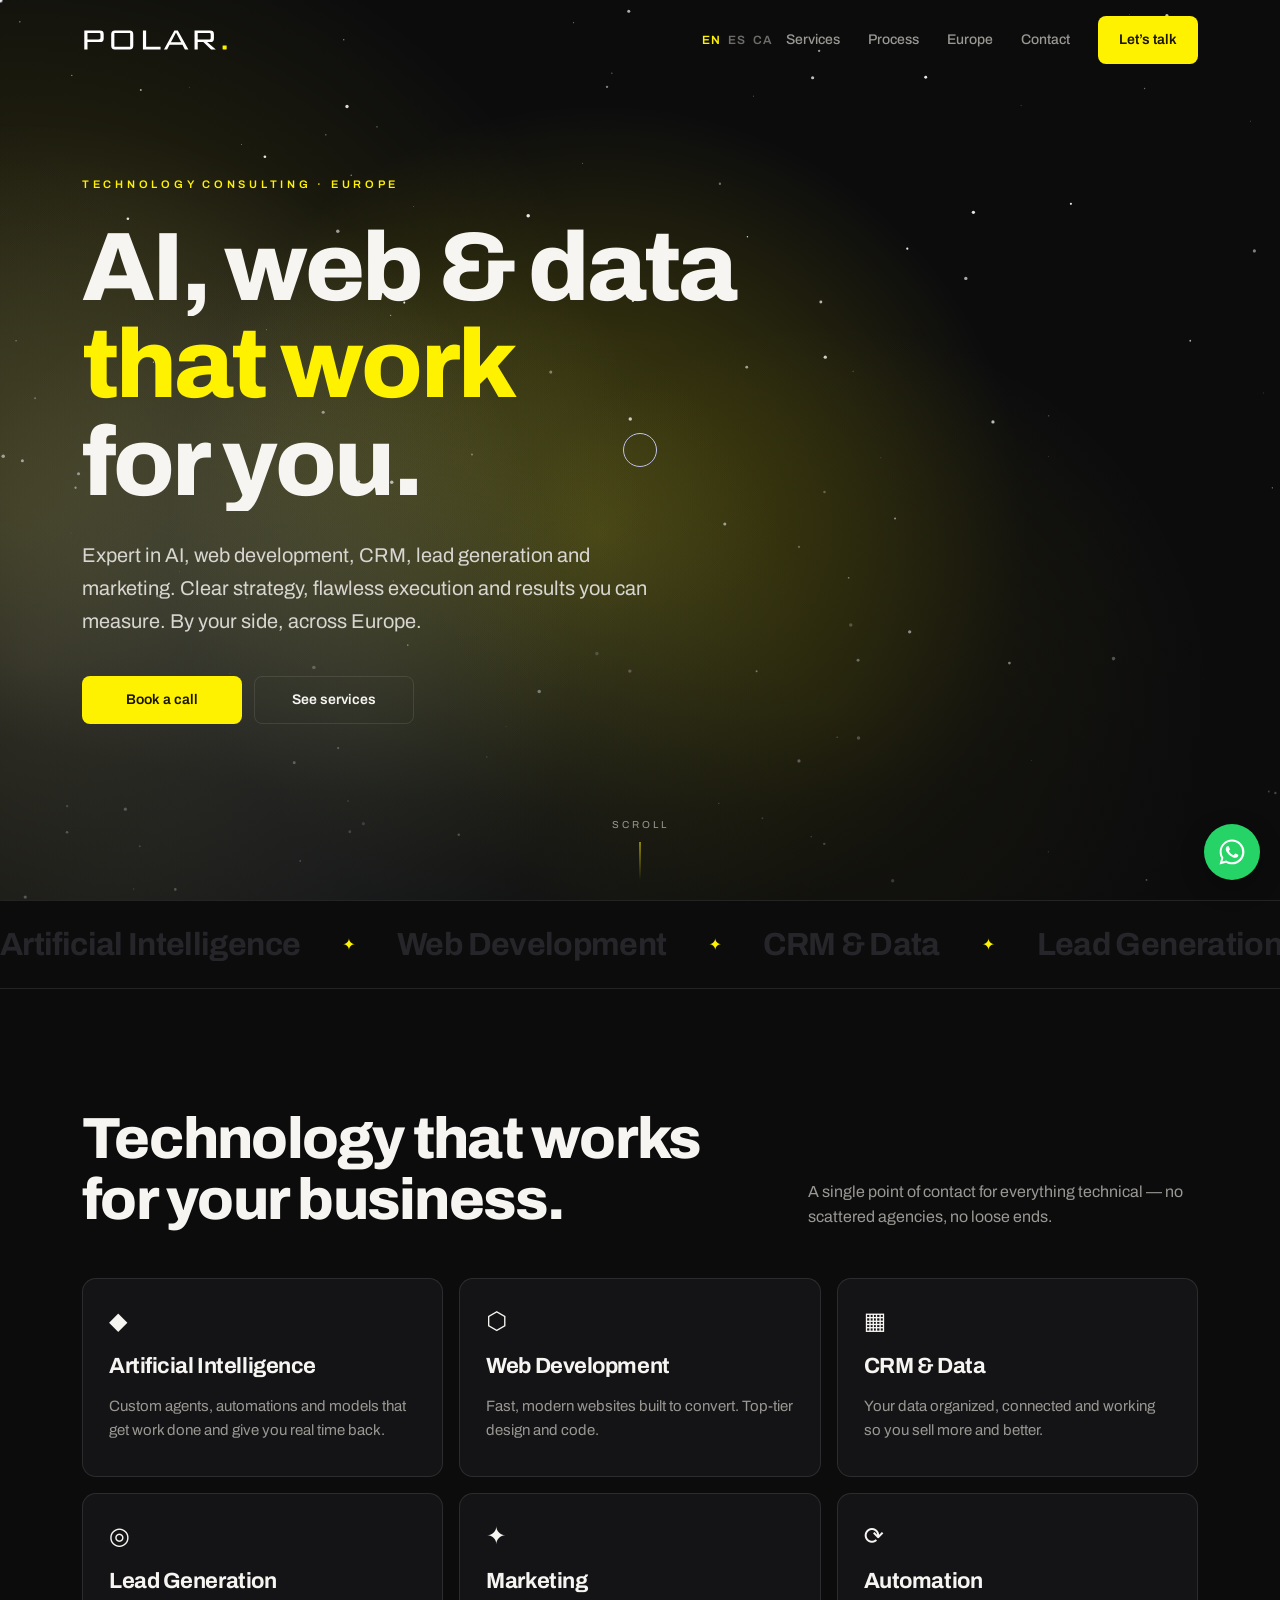
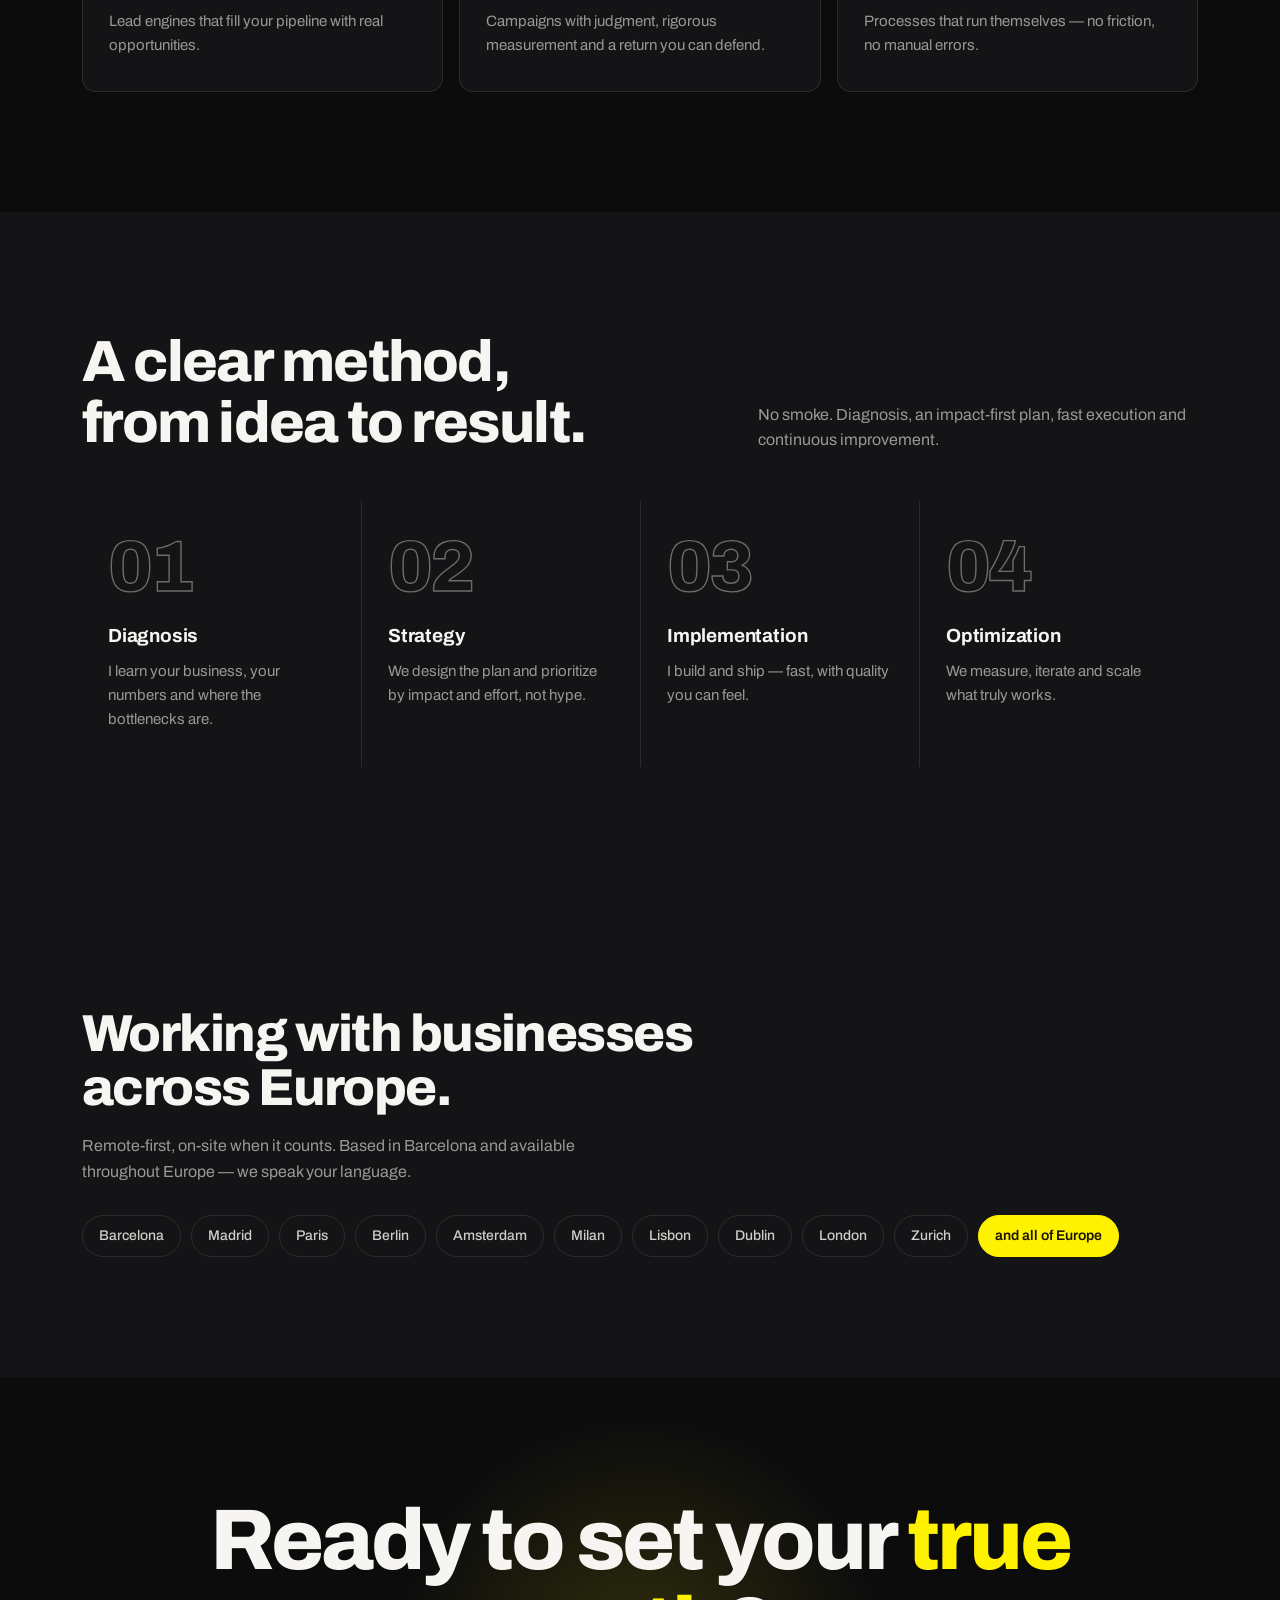
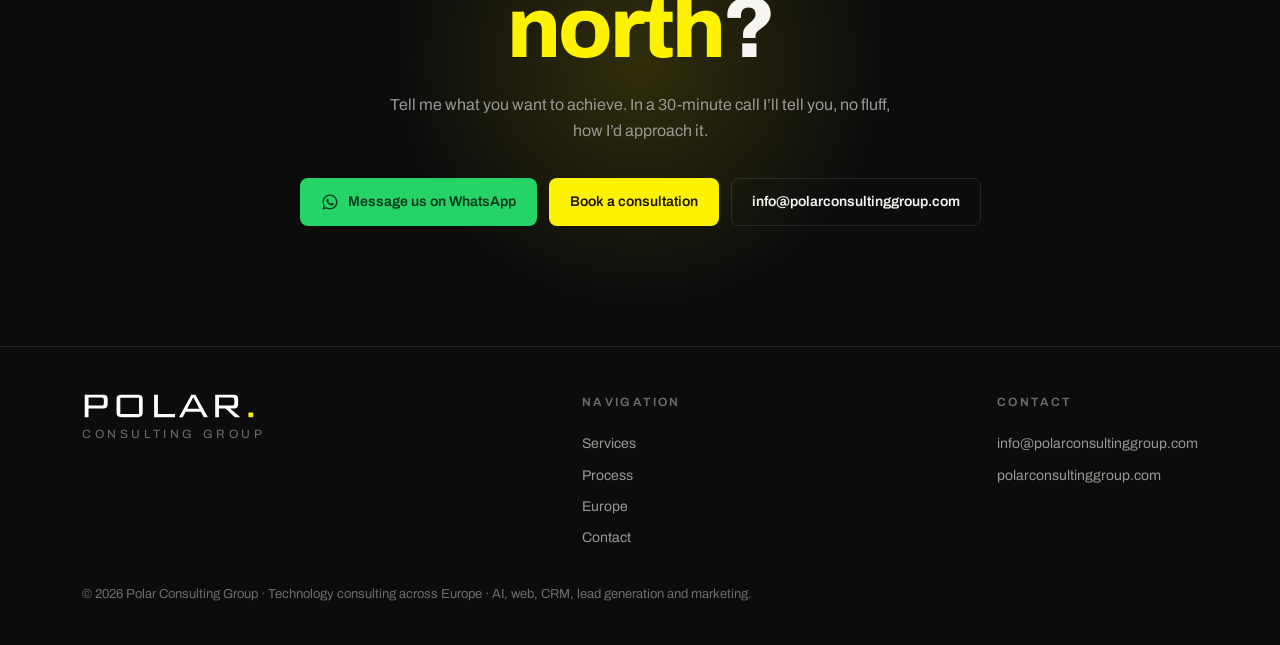
==== index.html @ 12df7e8f "new branding" ====
<!DOCTYPE html>
<html lang="en">
<head>
<meta charset="UTF-8">
<meta name="viewport" content="width=device-width, initial-scale=1.0">
<title>Technology Consulting across Europe | AI, Web, CRM & Marketing · Polar Consulting Group</title>
<meta name="description" content="Technology consulting across Europe. Expert in AI, web development, CRM, lead generation and marketing for businesses throughout Europe. Clear strategy, flawless execution and measurable results. Based in Barcelona, working remotely across the continent.">
<link rel="canonical" href="https://polarconsultinggroup.com/">
<link rel="alternate" hreflang="ca" href="https://polarconsultinggroup.com/ca.html">
<link rel="alternate" hreflang="es" href="https://polarconsultinggroup.com/es.html">
<link rel="alternate" hreflang="en" href="https://polarconsultinggroup.com/">
<link rel="alternate" hreflang="x-default" href="https://polarconsultinggroup.com/">
<meta name="theme-color" content="#0C0C0D">
<link rel="icon" type="image/svg+xml" href="/favicon.svg">
<link rel="icon" type="image/png" sizes="64x64" href="/favicon.png">
<link rel="apple-touch-icon" href="/apple-touch-icon.png">
<meta property="og:type" content="website">
<meta property="og:locale" content="en_US">
<meta property="og:title" content="Technology Consulting across Europe | AI, Web, CRM & Marketing · Polar Consulting Group">
<meta property="og:description" content="Technology consulting across Europe. Expert in AI, web development, CRM, lead generation and marketing for businesses throughout Europe. Clear strategy, flawless execution and measurable results. Based in Barcelona, working remotely across the continent.">
<meta property="og:url" content="https://polarconsultinggroup.com/">
<meta property="og:site_name" content="Polar Consulting Group">
<meta property="og:image" content="https://polarconsultinggroup.com/og-image.png">
<meta name="twitter:card" content="summary_large_image">
<meta name="twitter:title" content="Technology Consulting across Europe | AI, Web, CRM & Marketing · Polar Consulting Group">
<meta name="twitter:description" content="Technology consulting across Europe. Expert in AI, web development, CRM, lead generation and marketing for businesses throughout Europe. Clear strategy, flawless execution and measurable results. Based in Barcelona, working remotely across the continent.">
<meta name="twitter:image" content="https://polarconsultinggroup.com/og-image.png">
<link rel="preconnect" href="https://fonts.googleapis.com">
<link rel="preconnect" href="https://fonts.gstatic.com" crossorigin>
<link href="https://fonts.googleapis.com/css2?family=Archivo:wght@400;500;600;700;800;900&display=swap" rel="stylesheet">
<script type="application/ld+json">{"@context":"https://schema.org","@type":"ProfessionalService","name":"Polar Consulting Group","description":"Technology consulting across Europe. Expert in AI, web development, CRM, lead generation and marketing for businesses throughout Europe. Clear strategy, flawless execution and measurable results. Based in Barcelona, working remotely across the continent.","url":"https://polarconsultinggroup.com/","email":"info@polarconsultinggroup.com","image":"https://polarconsultinggroup.com/og-image.png","logo":"https://polarconsultinggroup.com/logo.png","priceRange":"€€","inLanguage":"en","areaServed":[{"@type":"Place","name":"Europe"},{"@type":"Country","name":"Spain"},{"@type":"Country","name":"France"},{"@type":"Country","name":"Germany"},{"@type":"Country","name":"Netherlands"},{"@type":"Country","name":"Italy"},{"@type":"Country","name":"Portugal"},{"@type":"Country","name":"Ireland"},{"@type":"Country","name":"United Kingdom"},{"@type":"Country","name":"Switzerland"}],"address":{"@type":"PostalAddress","addressLocality":"Barcelona","addressRegion":"Catalunya","addressCountry":"ES"},"geo":{"@type":"GeoCoordinates","latitude":41.3874,"longitude":2.1686},"availableLanguage":["ca","es","en"],"knowsAbout":["Intel·ligència Artificial","Desenvolupament web","CRM","Captació de clients","Màrqueting digital","Automatització"],"hasOfferCatalog":{"@type":"OfferCatalog","name":"Serveis","itemListElement":[{"@type":"Offer","itemOffered":{"@type":"Service","name":"Artificial Intelligence","description":"Custom agents, automations and models that get work done and give you real time back."}},{"@type":"Offer","itemOffered":{"@type":"Service","name":"Web Development","description":"Fast, modern websites built to convert. Top-tier design and code."}},{"@type":"Offer","itemOffered":{"@type":"Service","name":"CRM & Data","description":"Your data organized, connected and working so you sell more and better."}},{"@type":"Offer","itemOffered":{"@type":"Service","name":"Lead Generation","description":"Lead engines that fill your pipeline with real opportunities."}},{"@type":"Offer","itemOffered":{"@type":"Service","name":"Marketing","description":"Campaigns with judgment, rigorous measurement and a return you can defend."}},{"@type":"Offer","itemOffered":{"@type":"Service","name":"Automation","description":"Processes that run themselves — no friction, no manual errors."}}]}}</script>
<style>
  :root{--ink:#0C0C0D;--ink2:#141416;--surf:#181819;--line:rgba(247,245,241,.10);--bone:#F7F5F1;--stone:#9A9893;--stone2:#6E6C68;--gold:#fff200;--r:14px;--maxw:1180px}
  *{margin:0;padding:0;box-sizing:border-box}
  html{scroll-behavior:smooth;-webkit-text-size-adjust:100%}
  body{background:var(--ink);color:var(--bone);font-family:'Archivo',system-ui,sans-serif;font-weight:400;line-height:1.6;overflow-x:hidden;-webkit-font-smoothing:antialiased}
  ::selection{background:var(--gold);color:#000}
  a{color:inherit;text-decoration:none}
  .gold{color:var(--gold)}
  .sr{position:absolute;width:1px;height:1px;padding:0;margin:-1px;overflow:hidden;clip:rect(0,0,0,0);border:0}
  .skip{position:absolute;left:12px;top:-60px;background:var(--gold);color:#1a1500;padding:10px 16px;border-radius:8px;z-index:400;transition:top .2s;font-weight:600}
  .skip:focus{top:12px}
  .wrap{max-width:var(--maxw);margin:0 auto;padding:0 24px}
  .eyebrow{font-size:11px;font-weight:600;letter-spacing:.34em;text-transform:uppercase;color:var(--gold)}
  #progress{position:fixed;top:0;left:0;height:3px;width:0;background:var(--gold);z-index:200}
  #cursor,#cursor-dot{position:fixed;top:0;left:0;pointer-events:none;z-index:300;border-radius:50%;mix-blend-mode:difference;transform:translate(-50%,-50%);will-change:left,top}
  #cursor{width:34px;height:34px;border:1px solid #fff;transition:width .25s,height .25s,background .25s}
  #cursor-dot{width:5px;height:5px;background:#fff}
  #cursor.hover{width:62px;height:62px;background:rgba(255,255,255,.12);border-color:transparent}
  @media (hover:none),(pointer:coarse){#cursor,#cursor-dot{display:none}}
  nav{position:fixed;top:0;left:0;right:0;z-index:150;padding:16px 0;transition:padding .35s,background .35s,border-color .35s;border-bottom:1px solid transparent}
  nav.scrolled{padding:11px 0;background:rgba(12,12,13,.78);backdrop-filter:blur(14px);-webkit-backdrop-filter:blur(14px);border-bottom:1px solid var(--line)}
  .nav-in{display:flex;align-items:center;justify-content:space-between;gap:16px}
  .brand{font-weight:800;font-size:21px;letter-spacing:-.02em}
  .brand span{color:var(--gold)}
  .brand-img{height:22px;display:block}
  .nav-right{display:flex;align-items:center;gap:14px}
  .lang{display:flex;gap:8px;font-size:12px;font-weight:600;letter-spacing:.04em}
  .lang a{color:var(--stone2)}
  .lang a.on{color:var(--gold)}
  .nav-links{display:none;align-items:center;gap:28px;font-size:14px;font-weight:500}
  .nav-links a.lnk{color:var(--stone);transition:color .2s}
  .nav-links a.lnk:hover{color:var(--bone)}
  .btn{display:inline-flex;align-items:center;justify-content:center;gap:9px;font-weight:600;font-size:14px;padding:12px 20px;border-radius:8px;cursor:pointer;border:1px solid transparent;transition:transform .15s,background .25s,color .25s;font-family:inherit}
  .btn-gold{background:var(--gold);color:#1a1500}
  .btn-gold:hover{background:#ffff5c}
  .btn-ghost{border-color:var(--line);color:var(--bone)}
  .btn-ghost:hover{border-color:var(--bone)}
  .btn-wa{background:#25D366;color:#06351c}
  .btn-wa:hover{background:#1ebe5a}
  .wa-float{position:fixed;right:20px;bottom:20px;z-index:160;width:56px;height:56px;border-radius:50%;background:#25D366;color:#fff;display:flex;align-items:center;justify-content:center;box-shadow:0 8px 24px rgba(0,0,0,.28);transition:transform .2s}
  .wa-float:hover{transform:scale(1.08)}
  .wa-float svg{width:30px;height:30px}
  .menu-btn{display:inline-flex;flex-direction:column;gap:5px;background:none;border:0;cursor:pointer;padding:8px 4px}
  .menu-btn span{display:block;width:24px;height:2px;background:var(--bone);transition:transform .3s,opacity .3s}
  .menu-btn.open span:nth-child(1){transform:translateY(7px) rotate(45deg)}
  .menu-btn.open span:nth-child(2){opacity:0}
  .menu-btn.open span:nth-child(3){transform:translateY(-7px) rotate(-45deg)}
  #mobile-menu{position:fixed;inset:0;z-index:140;background:rgba(12,12,13,.97);backdrop-filter:blur(8px);display:flex;flex-direction:column;justify-content:center;gap:8px;padding:0 28px;transform:translateX(100%);transition:transform .4s cubic-bezier(.16,1,.3,1)}
  #mobile-menu.open{transform:none}
  #mobile-menu a.mlnk{font-size:32px;font-weight:800;letter-spacing:-.02em;color:var(--bone);padding:9px 0}
  #mobile-menu .btn{margin-top:22px;align-self:flex-start;font-size:16px;padding:14px 24px}
  .hero{position:relative;min-height:100svh;display:flex;align-items:center;overflow:hidden}
  #aurora{position:absolute;inset:0;width:100%;height:100%;z-index:0}
  .hero::after{content:"";position:absolute;inset:0;z-index:1;background:radial-gradient(120% 90% at 50% 0%,transparent 42%,rgba(12,12,13,.65) 100%);pointer-events:none}
  .hero-in{position:relative;z-index:2;width:100%;padding-top:120px;padding-bottom:108px}
  .hero h1{font-weight:800;letter-spacing:-.03em;line-height:1.1;font-size:clamp(31px,7.7vw,104px);margin:26px 0 0}
  .hero h1 .ln{display:block;overflow:visible}
  .hero h1 .ln i{display:inline-block;font-style:normal;transform:none}
  .hero p.lead{max-width:600px;margin:28px 0 0;font-size:clamp(16px,4.4vw,20px);line-height:1.65;color:#d8d6d0;opacity:0;transform:translateY(20px);transition:all .8s ease .5s}
  .hero .cta{display:flex;gap:12px;margin-top:38px;flex-wrap:wrap;opacity:0;transform:translateY(20px);transition:all .8s ease .65s}
  .hero .cta .btn{flex:1 1 auto;min-width:160px}
  .hero.in p.lead,.hero.in .cta{opacity:1;transform:none}
  .scroll-hint{position:absolute;bottom:20px;left:50%;transform:translateX(-50%);z-index:2;font-size:10px;letter-spacing:.3em;text-transform:uppercase;color:var(--stone);display:flex;flex-direction:column;align-items:center;gap:9px}
  .scroll-hint .bar{width:1px;height:38px;background:linear-gradient(var(--gold),transparent);animation:drop 1.8s infinite}
  @keyframes drop{0%{transform:scaleY(0);transform-origin:top}50%{transform:scaleY(1);transform-origin:top}50.1%{transform-origin:bottom}100%{transform:scaleY(0);transform-origin:bottom}}
  .ticker{border-top:1px solid var(--line);border-bottom:1px solid var(--line);padding:18px 0;white-space:nowrap;overflow:hidden;position:relative;z-index:2;background:var(--ink)}
  .ticker-track{display:inline-flex;gap:42px;animation:scrollx 26s linear infinite;will-change:transform}
  .ticker-track span{font-size:clamp(18px,5vw,32px);font-weight:700;letter-spacing:-.02em;color:#26262a;display:inline-flex;align-items:center;gap:42px}
  .ticker-track span::after{content:"✦";color:var(--gold);font-size:.5em}
  @keyframes scrollx{to{transform:translateX(-50%)}}
  section.block{padding:84px 0;position:relative}
  .sec-head{margin-bottom:48px}
  .sec-head h2{font-weight:800;letter-spacing:-.03em;line-height:1.04;font-size:clamp(30px,7vw,58px);max-width:760px}
  .sec-head p{max-width:440px;color:var(--stone);font-size:16px;margin-top:18px}
  .rv{opacity:0;transform:translateY(30px);transition:opacity .8s cubic-bezier(.16,1,.3,1),transform .8s cubic-bezier(.16,1,.3,1)}
  .rv.in{opacity:1;transform:none}
  .svc-grid{display:grid;grid-template-columns:1fr;gap:16px}
  .svc{position:relative;padding:30px 26px 34px;border:1px solid var(--line);border-radius:var(--r);background:var(--ink2);overflow:hidden;transition:transform .35s,border-color .35s}
  .svc::before{content:"";position:absolute;inset:0;background:radial-gradient(420px 200px at var(--mx,50%) var(--my,0%),rgba(255,242,0,.12),transparent 70%);opacity:0;transition:opacity .4s}
  .svc:hover{transform:translateY(-6px);border-color:rgba(255,242,0,.45)}
  .svc:hover::before{opacity:1}
  .svc .ico{font-size:24px;line-height:1;color:var(--bone)}
  .svc h3{font-size:22px;font-weight:700;letter-spacing:-.02em;margin:16px 0 10px}
  .svc p{color:var(--stone);font-size:15px}
  .proc{display:grid;grid-template-columns:1fr;gap:0}
  .step{padding:26px 0 30px;border-top:1px solid var(--line)}
  .step .pnum{font-size:clamp(44px,12vw,72px);font-weight:800;letter-spacing:-.04em;color:transparent;-webkit-text-stroke:1.4px var(--stone2);line-height:1;transition:color .4s,-webkit-text-stroke .4s}
  .step:hover .pnum{color:var(--gold);-webkit-text-stroke:1.4px var(--gold)}
  .step h4{font-size:19px;font-weight:700;margin:18px 0 8px;letter-spacing:-.01em}
  .step p{color:var(--stone);font-size:15px}
  .maresme{padding:84px 0;background:var(--ink2);position:relative}
  .maresme h2{font-weight:800;letter-spacing:-.03em;line-height:1.04;font-size:clamp(28px,6.5vw,52px);max-width:680px}
  .maresme p{color:var(--stone);font-size:16px;max-width:560px;margin-top:18px}
  .towns{display:flex;flex-wrap:wrap;gap:10px;margin-top:30px}
  .town{border:1px solid var(--line);border-radius:30px;padding:9px 16px;font-size:14px;font-weight:500;color:#cfcdc7;transition:border-color .25s,color .25s}
  .town:hover{border-color:var(--gold);color:var(--bone)}
  .town.more{background:var(--gold);color:#1a1500;border-color:var(--gold);font-weight:600}
  .cta-final{padding:96px 0;text-align:center;position:relative;overflow:hidden}
  .cta-final h2{font-weight:800;letter-spacing:-.035em;line-height:1.02;font-size:clamp(36px,9vw,86px)}
  .cta-final p{color:var(--stone);max-width:520px;margin:20px auto 0;font-size:16px}
  .cta-final .cta{display:flex;gap:12px;justify-content:center;margin-top:34px;flex-wrap:wrap}
  .glow{position:absolute;width:min(560px,90vw);height:min(560px,90vw);left:50%;top:50%;transform:translate(-50%,-50%);background:radial-gradient(circle,rgba(255,242,0,.15),transparent 62%);z-index:-1;pointer-events:none}
  footer{border-top:1px solid var(--line);padding:46px 0 40px}
  .foot-in{display:flex;flex-direction:column;gap:28px}
  .foot-brand{font-weight:800;font-size:25px;letter-spacing:-.02em}
  .foot-brand span{color:var(--gold)}
  .foot-img{height:26px;display:block}
  .foot-tag{color:var(--stone2);font-size:12px;letter-spacing:.3em;text-transform:uppercase;margin-top:6px}
  .foot-col h5{font-size:12px;letter-spacing:.2em;text-transform:uppercase;color:var(--stone2);margin-bottom:12px;font-weight:600}
  .foot-col{display:flex;flex-direction:column;gap:9px;font-size:14px;color:var(--stone)}
  .foot-col a{transition:color .2s}
  .foot-col a:hover{color:var(--gold)}
  .foot-note{margin-top:34px;color:var(--stone2);font-size:13px;line-height:1.6}
  @media(min-width:600px){.svc-grid{grid-template-columns:1fr 1fr}.foot-in{flex-direction:row;justify-content:space-between;gap:30px}.hero .cta .btn{flex:0 0 auto}}
  @media(min-width:820px){.menu-btn{display:none}#mobile-menu{display:none}.nav-links{display:flex}.wrap{padding:0 32px}section.block{padding:120px 0}.sec-head{display:flex;align-items:flex-end;justify-content:space-between;gap:30px}.sec-head p{margin-top:0}.proc{grid-template-columns:repeat(4,1fr)}.step{border-top:none;border-left:1px solid var(--line);padding:30px 26px 36px}.step:first-child{border-left:none}.maresme,.cta-final{padding:120px 0}.hero h1{font-size:clamp(56px,7.6vw,104px);line-height:1}.hero h1 .ln{overflow:hidden}.hero h1 .ln i{transform:translateY(110%);transition:transform .9s cubic-bezier(.16,1,.3,1)}}
  @media(min-width:980px){.svc-grid{grid-template-columns:repeat(3,1fr)}}
  @media (prefers-reduced-motion:reduce){*{animation:none!important;transition:none!important}.hero h1 .ln i{transform:none}.hero p.lead,.hero .cta,.rv{opacity:1;transform:none}}
</style>
</head>
<body>
<a href="#main" class="skip">Skip to content</a>
<div id="progress"></div>
<div id="cursor"></div>
<div id="cursor-dot"></div>
<nav id="nav"><div class="wrap nav-in"><a href="#top" class="brand" data-cursor><img src="/logo-white.svg" alt="Polar Consulting Group" class="brand-img"></a><div class="nav-right"><div class="lang" role="navigation" aria-label="Idioma"><a href="index.html" class="on" aria-current="true" hreflang="en">EN</a><a href="es.html" hreflang="es">ES</a><a href="ca.html" hreflang="ca">CA</a></div><div class="nav-links"><a href="#serveis" class="lnk" data-cursor>Services</a><a href="#proces" class="lnk" data-cursor>Process</a><a href="#maresme" class="lnk" data-cursor>Europe</a><a href="#contacte" class="lnk" data-cursor>Contact</a><a href="#contacte" class="btn btn-gold mag" data-cursor>Let’s talk</a></div><button class="menu-btn" id="menuBtn" aria-label="Menu" aria-expanded="false"><span></span><span></span><span></span></button></div></div></nav>
<div id="mobile-menu"><a href="#serveis" class="mlnk">Services</a><a href="#proces" class="mlnk">Process</a><a href="#maresme" class="mlnk">Europe</a><a href="#contacte" class="mlnk">Contact</a><a href="#contacte" class="btn btn-gold">Let’s talk</a></div>
<header class="hero" id="top"><canvas id="aurora" aria-hidden="true"></canvas><div class="wrap hero-in"><p class="eyebrow rv">Technology consulting · Europe</p><h1><span class="ln"><i>AI, web & data</i></span><span class="ln"><i class="gold">that work</i></span><span class="ln"><i>for you.</i></span></h1><p class="lead">Expert in AI, web development, CRM, lead generation and marketing. Clear strategy, flawless execution and results you can measure. By your side, across Europe.</p><div class="cta"><a href="#contacte" class="btn btn-gold mag" data-cursor>Book a call</a><a href="#serveis" class="btn btn-ghost mag" data-cursor>See services</a></div></div><div class="scroll-hint" aria-hidden="true"><span>Scroll</span><span class="bar"></span></div></header>
<div class="ticker" aria-hidden="true"><div class="ticker-track"><span>Artificial Intelligence</span><span>Web Development</span><span>CRM & Data</span><span>Lead Generation</span><span>Marketing</span><span>Automation</span><span>Artificial Intelligence</span><span>Web Development</span><span>CRM & Data</span><span>Lead Generation</span><span>Marketing</span><span>Automation</span></div></div>
<main id="main">
<section class="block" id="serveis"><div class="wrap"><div class="sec-head"><h2 class="rv">Technology that works for your business.</h2><p class="rv">A single point of contact for everything technical — no scattered agencies, no loose ends.</p></div><div class="svc-grid"><article class="svc rv" data-cursor><div class="ico" aria-hidden="true">◆</div><h3>Artificial Intelligence</h3><p>Custom agents, automations and models that get work done and give you real time back.</p></article><article class="svc rv" data-cursor><div class="ico" aria-hidden="true">⬡</div><h3>Web Development</h3><p>Fast, modern websites built to convert. Top-tier design and code.</p></article><article class="svc rv" data-cursor><div class="ico" aria-hidden="true">▦</div><h3>CRM & Data</h3><p>Your data organized, connected and working so you sell more and better.</p></article><article class="svc rv" data-cursor><div class="ico" aria-hidden="true">◎</div><h3>Lead Generation</h3><p>Lead engines that fill your pipeline with real opportunities.</p></article><article class="svc rv" data-cursor><div class="ico" aria-hidden="true">✦</div><h3>Marketing</h3><p>Campaigns with judgment, rigorous measurement and a return you can defend.</p></article><article class="svc rv" data-cursor><div class="ico" aria-hidden="true">⟳</div><h3>Automation</h3><p>Processes that run themselves — no friction, no manual errors.</p></article></div></div></section>
<section class="block" id="proces" style="background:var(--ink2)"><div class="wrap"><div class="sec-head"><h2 class="rv">A clear method,<br>from idea to result.</h2><p class="rv">No smoke. Diagnosis, an impact-first plan, fast execution and continuous improvement.</p></div><div class="proc"><div class="step rv" data-cursor><div class="pnum">01</div><h4>Diagnosis</h4><p>I learn your business, your numbers and where the bottlenecks are.</p></div><div class="step rv" data-cursor><div class="pnum">02</div><h4>Strategy</h4><p>We design the plan and prioritize by impact and effort, not hype.</p></div><div class="step rv" data-cursor><div class="pnum">03</div><h4>Implementation</h4><p>I build and ship — fast, with quality you can feel.</p></div><div class="step rv" data-cursor><div class="pnum">04</div><h4>Optimization</h4><p>We measure, iterate and scale what truly works.</p></div></div></div></section>
<section class="maresme" id="maresme"><div class="wrap"><h2 class="rv">Working with businesses across Europe.</h2><p class="rv">Remote-first, on-site when it counts. Based in Barcelona and available throughout Europe — we speak your language.</p><div class="towns rv"><span class="town">Barcelona</span><span class="town">Madrid</span><span class="town">Paris</span><span class="town">Berlin</span><span class="town">Amsterdam</span><span class="town">Milan</span><span class="town">Lisbon</span><span class="town">Dublin</span><span class="town">London</span><span class="town">Zurich</span><span class="town more">and all of Europe</span></div></div></section>
<section class="cta-final" id="contacte"><div class="glow" aria-hidden="true"></div><div class="wrap"><h2 class="rv">Ready to set your <span class="gold">true north</span>?</h2><p class="rv">Tell me what you want to achieve. In a 30-minute call I’ll tell you, no fluff, how I’d approach it.</p><div class="cta rv"><a href="https://wa.me/34647069850" class="btn btn-wa mag" data-cursor><svg viewBox="0 0 24 24" width="18" height="18" aria-hidden="true" style="vertical-align:-4px"><path fill="currentColor" d="M12.04 2c-5.46 0-9.91 4.45-9.91 9.91 0 1.75.46 3.45 1.32 4.95L2 22l5.25-1.38c1.45.79 3.08 1.21 4.79 1.21h.01c5.46 0 9.91-4.45 9.91-9.91 0-2.65-1.03-5.14-2.9-7.01A9.82 9.82 0 0 0 12.04 2zm0 18.15h-.01c-1.52 0-3.01-.41-4.3-1.18l-.31-.18-3.12.82.83-3.04-.2-.31a8.2 8.2 0 0 1-1.26-4.37c0-4.54 3.7-8.23 8.24-8.23 2.2 0 4.27.86 5.82 2.42a8.18 8.18 0 0 1 2.41 5.82c0 4.54-3.69 8.23-8.23 8.23zm4.52-6.16c-.25-.12-1.47-.72-1.69-.81-.23-.08-.39-.12-.56.13-.16.25-.64.81-.79.97-.14.17-.29.19-.54.06-.25-.12-1.05-.39-1.99-1.23-.74-.66-1.23-1.47-1.38-1.72-.14-.25-.02-.38.11-.51.11-.11.25-.29.37-.43.12-.14.16-.25.25-.41.08-.17.04-.31-.02-.43-.06-.12-.56-1.34-.76-1.84-.2-.48-.41-.42-.56-.43h-.48c-.17 0-.43.06-.66.31-.23.25-.86.85-.86 2.07 0 1.22.89 2.4 1.01 2.56.12.17 1.75 2.67 4.23 3.74.59.26 1.05.41 1.41.52.59.19 1.13.16 1.56.1.48-.07 1.47-.6 1.68-1.18.21-.58.21-1.07.14-1.18-.06-.1-.22-.16-.47-.28z"/></svg> Message us on WhatsApp</a><a href="mailto:info@polarconsultinggroup.com" class="btn btn-gold mag" data-cursor>Book a consultation</a><a href="mailto:info@polarconsultinggroup.com" class="btn btn-ghost mag" data-cursor>info@polarconsultinggroup.com</a></div></div></section>
</main>
<a class="wa-float" href="https://wa.me/34647069850" aria-label="WhatsApp 647 06 98 50" target="_blank" rel="noopener"><svg viewBox="0 0 24 24" width="18" height="18" aria-hidden="true" style="vertical-align:-4px"><path fill="currentColor" d="M12.04 2c-5.46 0-9.91 4.45-9.91 9.91 0 1.75.46 3.45 1.32 4.95L2 22l5.25-1.38c1.45.79 3.08 1.21 4.79 1.21h.01c5.46 0 9.91-4.45 9.91-9.91 0-2.65-1.03-5.14-2.9-7.01A9.82 9.82 0 0 0 12.04 2zm0 18.15h-.01c-1.52 0-3.01-.41-4.3-1.18l-.31-.18-3.12.82.83-3.04-.2-.31a8.2 8.2 0 0 1-1.26-4.37c0-4.54 3.7-8.23 8.24-8.23 2.2 0 4.27.86 5.82 2.42a8.18 8.18 0 0 1 2.41 5.82c0 4.54-3.69 8.23-8.23 8.23zm4.52-6.16c-.25-.12-1.47-.72-1.69-.81-.23-.08-.39-.12-.56.13-.16.25-.64.81-.79.97-.14.17-.29.19-.54.06-.25-.12-1.05-.39-1.99-1.23-.74-.66-1.23-1.47-1.38-1.72-.14-.25-.02-.38.11-.51.11-.11.25-.29.37-.43.12-.14.16-.25.25-.41.08-.17.04-.31-.02-.43-.06-.12-.56-1.34-.76-1.84-.2-.48-.41-.42-.56-.43h-.48c-.17 0-.43.06-.66.31-.23.25-.86.85-.86 2.07 0 1.22.89 2.4 1.01 2.56.12.17 1.75 2.67 4.23 3.74.59.26 1.05.41 1.41.52.59.19 1.13.16 1.56.1.48-.07 1.47-.6 1.68-1.18.21-.58.21-1.07.14-1.18-.06-.1-.22-.16-.47-.28z"/></svg></a>
<footer><div class="wrap foot-in"><div><div class="foot-brand"><img src="/logo-white.svg" alt="Polar Consulting Group" class="foot-img"></div><div class="foot-tag">Consulting Group</div></div><div class="foot-col"><h5>Navigation</h5><a href="#serveis">Services</a><a href="#proces">Process</a><a href="#maresme">Europe</a><a href="#contacte">Contact</a></div><div class="foot-col"><h5>Contact</h5><a href="mailto:info@polarconsultinggroup.com" data-cursor>info@polarconsultinggroup.com</a><a href="https://polarconsultinggroup.com">polarconsultinggroup.com</a></div></div><div class="wrap foot-note">© 2026 Polar Consulting Group · Technology consulting across Europe · AI, web, CRM, lead generation and marketing.</div></footer>
<script>
(function(){
  var reduce = window.matchMedia('(prefers-reduced-motion: reduce)').matches;
  var nav=document.getElementById('nav'), prog=document.getElementById('progress');
  function onScroll(){var h=document.documentElement,st=h.scrollTop||document.body.scrollTop,max=h.scrollHeight-h.clientHeight;prog.style.width=(max>0?(st/max*100):0)+'%';nav.classList.toggle('scrolled',st>40);}
  window.addEventListener('scroll',onScroll,{passive:true});onScroll();
  var mb=document.getElementById('menuBtn'), mm=document.getElementById('mobile-menu');
  if(mb){mb.addEventListener('click',function(){var o=mm.classList.toggle('open');mb.classList.toggle('open',o);mb.setAttribute('aria-expanded',o);document.body.style.overflow=o?'hidden':'';});
    mm.querySelectorAll('a').forEach(function(a){a.addEventListener('click',function(){mm.classList.remove('open');mb.classList.remove('open');document.body.style.overflow='';});});}
  window.addEventListener('load',function(){document.querySelector('.hero').classList.add('in');
    if(window.matchMedia('(min-width:820px)').matches){document.querySelectorAll('.hero h1 .ln i').forEach(function(el,i){el.style.transitionDelay=(0.15+i*0.12)+'s';el.style.transform='translateY(0)';});}});
  var io=new IntersectionObserver(function(es){es.forEach(function(e){if(e.isIntersecting){e.target.classList.add('in');io.unobserve(e.target);}});},{threshold:0.14});
  document.querySelectorAll('.rv').forEach(function(el,i){el.style.transitionDelay=(i%3*0.07)+'s';io.observe(el);});
  if(window.matchMedia('(hover:hover) and (pointer:fine)').matches){
    var cur=document.getElementById('cursor'),dot=document.getElementById('cursor-dot'),cx=innerWidth/2,cy=innerHeight/2,dx=cx,dy=cy;
    document.addEventListener('mousemove',function(e){cx=e.clientX;cy=e.clientY;dot.style.left=cx+'px';dot.style.top=cy+'px';});
    (function loop(){dx+=(cx-dx)*0.18;dy+=(cy-dy)*0.18;cur.style.left=dx+'px';cur.style.top=dy+'px';requestAnimationFrame(loop);})();
    document.querySelectorAll('[data-cursor]').forEach(function(el){el.addEventListener('mouseenter',function(){cur.classList.add('hover');});el.addEventListener('mouseleave',function(){cur.classList.remove('hover');});});
    document.querySelectorAll('.mag').forEach(function(el){el.addEventListener('mousemove',function(e){var r=el.getBoundingClientRect(),mx=e.clientX-(r.left+r.width/2),my=e.clientY-(r.top+r.height/2);el.style.transform='translate('+mx*0.25+'px,'+my*0.35+'px)';});el.addEventListener('mouseleave',function(){el.style.transform='';});});
    document.querySelectorAll('.svc').forEach(function(el){el.addEventListener('mousemove',function(e){var r=el.getBoundingClientRect();el.style.setProperty('--mx',(e.clientX-r.left)+'px');el.style.setProperty('--my',(e.clientY-r.top)+'px');});});
  }
  var canvas=document.getElementById('aurora'); if(!canvas) return; var ctx=canvas.getContext('2d');
  var W,H,DPR,blobs=[],stars=[],pal=[[255,242,0],[220,209,0],[120,150,200],[230,225,215]];
  function size(){DPR=Math.min(window.devicePixelRatio||1,2);W=canvas.clientWidth=canvas.offsetWidth;H=canvas.clientHeight=canvas.offsetHeight;canvas.width=W*DPR;canvas.height=H*DPR;ctx.setTransform(DPR,0,0,DPR,0,0);}
  function init(){var nb=W<700?4:5;blobs=[];for(var i=0;i<nb;i++){var c=pal[i%pal.length];blobs.push({x:Math.random()*W,y:Math.random()*H,r:Math.max(W,H)*(0.28+Math.random()*0.22),vx:(Math.random()-.5)*0.18,vy:(Math.random()-.5)*0.18,c:c,a:0.15+Math.random()*0.12});}
    stars=[];var n=Math.min(W<700?80:150,Math.floor(W*H/9000));for(var j=0;j<n;j++){stars.push({x:Math.random()*W,y:Math.random()*H,r:Math.random()*1.5+0.3,s:Math.random()*0.25+0.04,t:Math.random()*Math.PI*2,tw:Math.random()*0.02+0.005});}}
  function frame(){ctx.clearRect(0,0,W,H);ctx.fillStyle='#0C0C0D';ctx.fillRect(0,0,W,H);ctx.globalCompositeOperation='lighter';
    for(var i=0;i<blobs.length;i++){var b=blobs[i];b.x+=b.vx;b.y+=b.vy;if(b.x<-b.r)b.x=W+b.r;if(b.x>W+b.r)b.x=-b.r;if(b.y<-b.r)b.y=H+b.r;if(b.y>H+b.r)b.y=-b.r;var g=ctx.createRadialGradient(b.x,b.y,0,b.x,b.y,b.r);g.addColorStop(0,'rgba('+b.c[0]+','+b.c[1]+','+b.c[2]+','+b.a+')');g.addColorStop(1,'rgba('+b.c[0]+','+b.c[1]+','+b.c[2]+',0)');ctx.fillStyle=g;ctx.beginPath();ctx.arc(b.x,b.y,b.r,0,Math.PI*2);ctx.fill();}
    ctx.globalCompositeOperation='source-over';for(var s=0;s<stars.length;s++){var st=stars[s];st.y-=st.s;st.t+=st.tw;if(st.y<-2){st.y=H+2;st.x=Math.random()*W;}var al=0.35+Math.abs(Math.sin(st.t))*0.6;ctx.fillStyle='rgba(247,245,241,'+al+')';ctx.beginPath();ctx.arc(st.x,st.y,st.r,0,Math.PI*2);ctx.fill();}
    requestAnimationFrame(frame);}
  size();init();if(!reduce){frame();}else{ctx.fillStyle='#0C0C0D';ctx.fillRect(0,0,W,H);}
  var rt;window.addEventListener('resize',function(){clearTimeout(rt);rt=setTimeout(function(){size();init();},200);});
})();
</script>
</body>
</html>
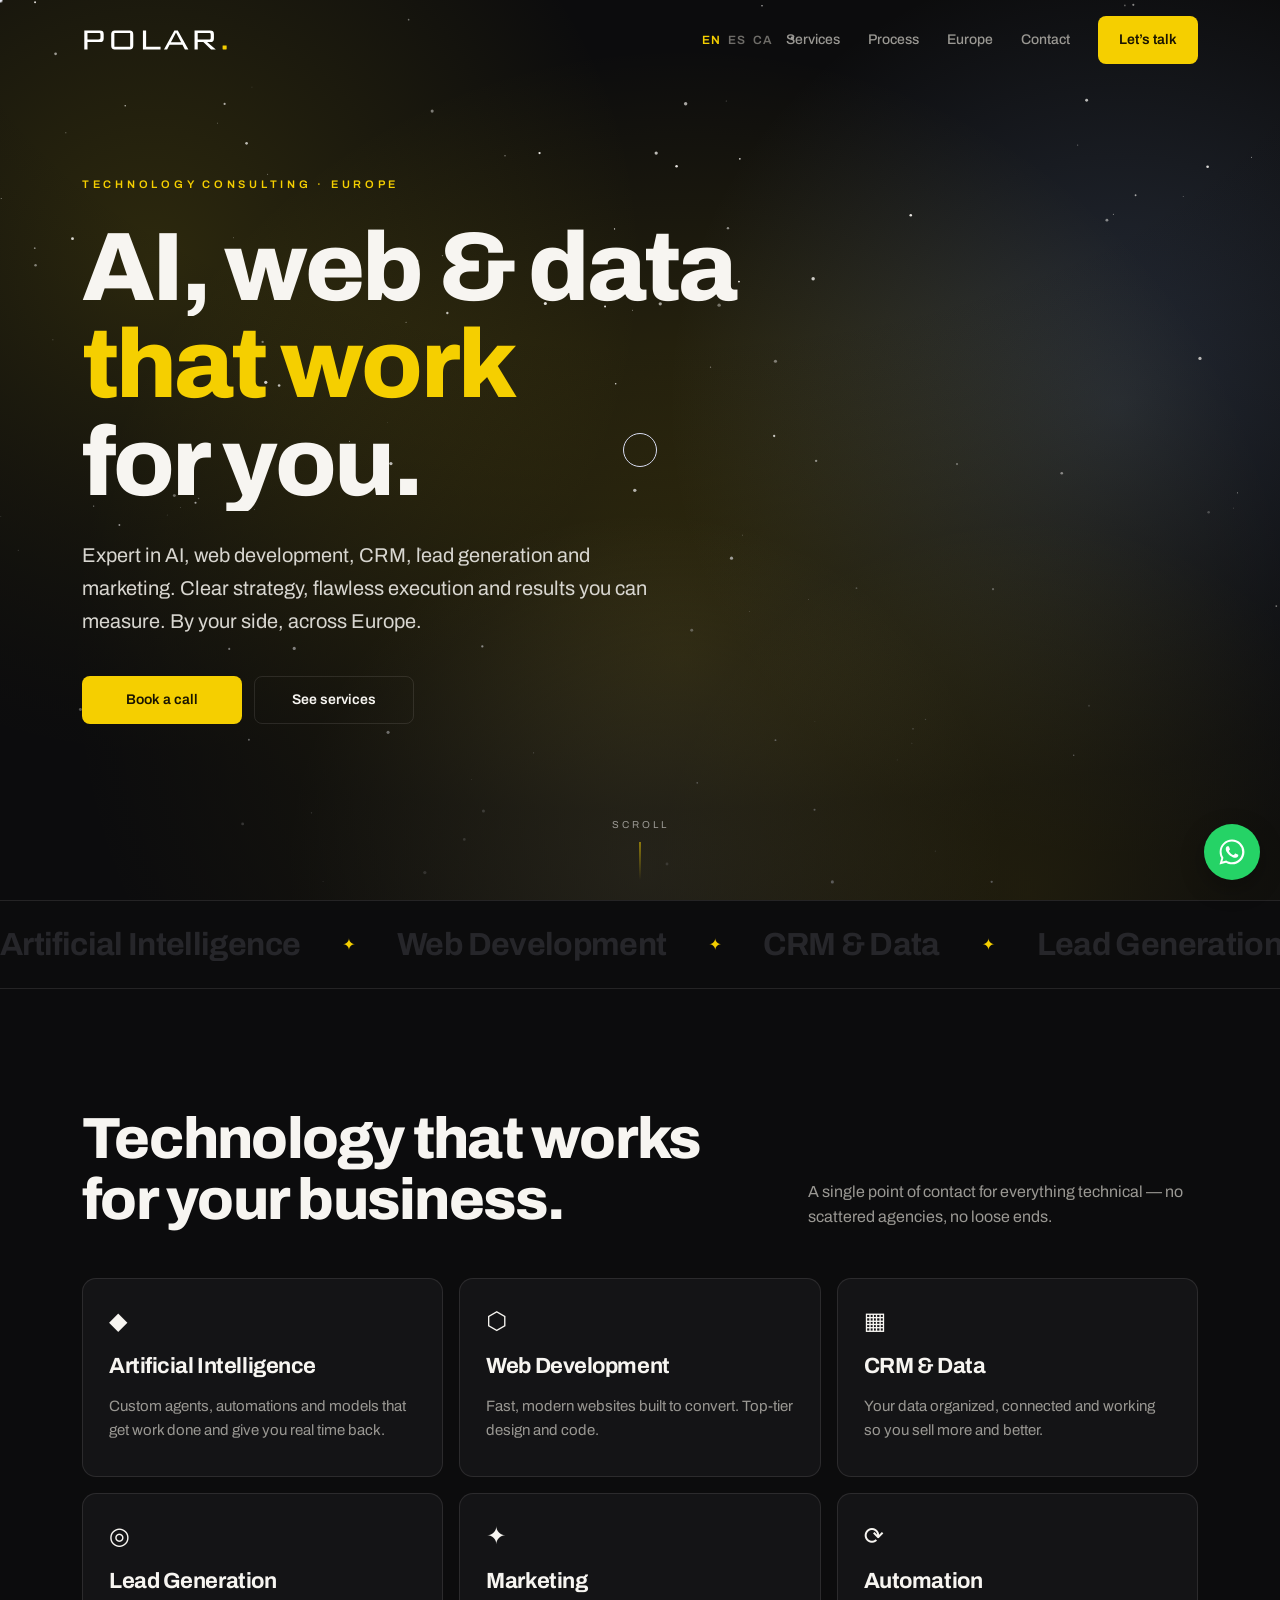
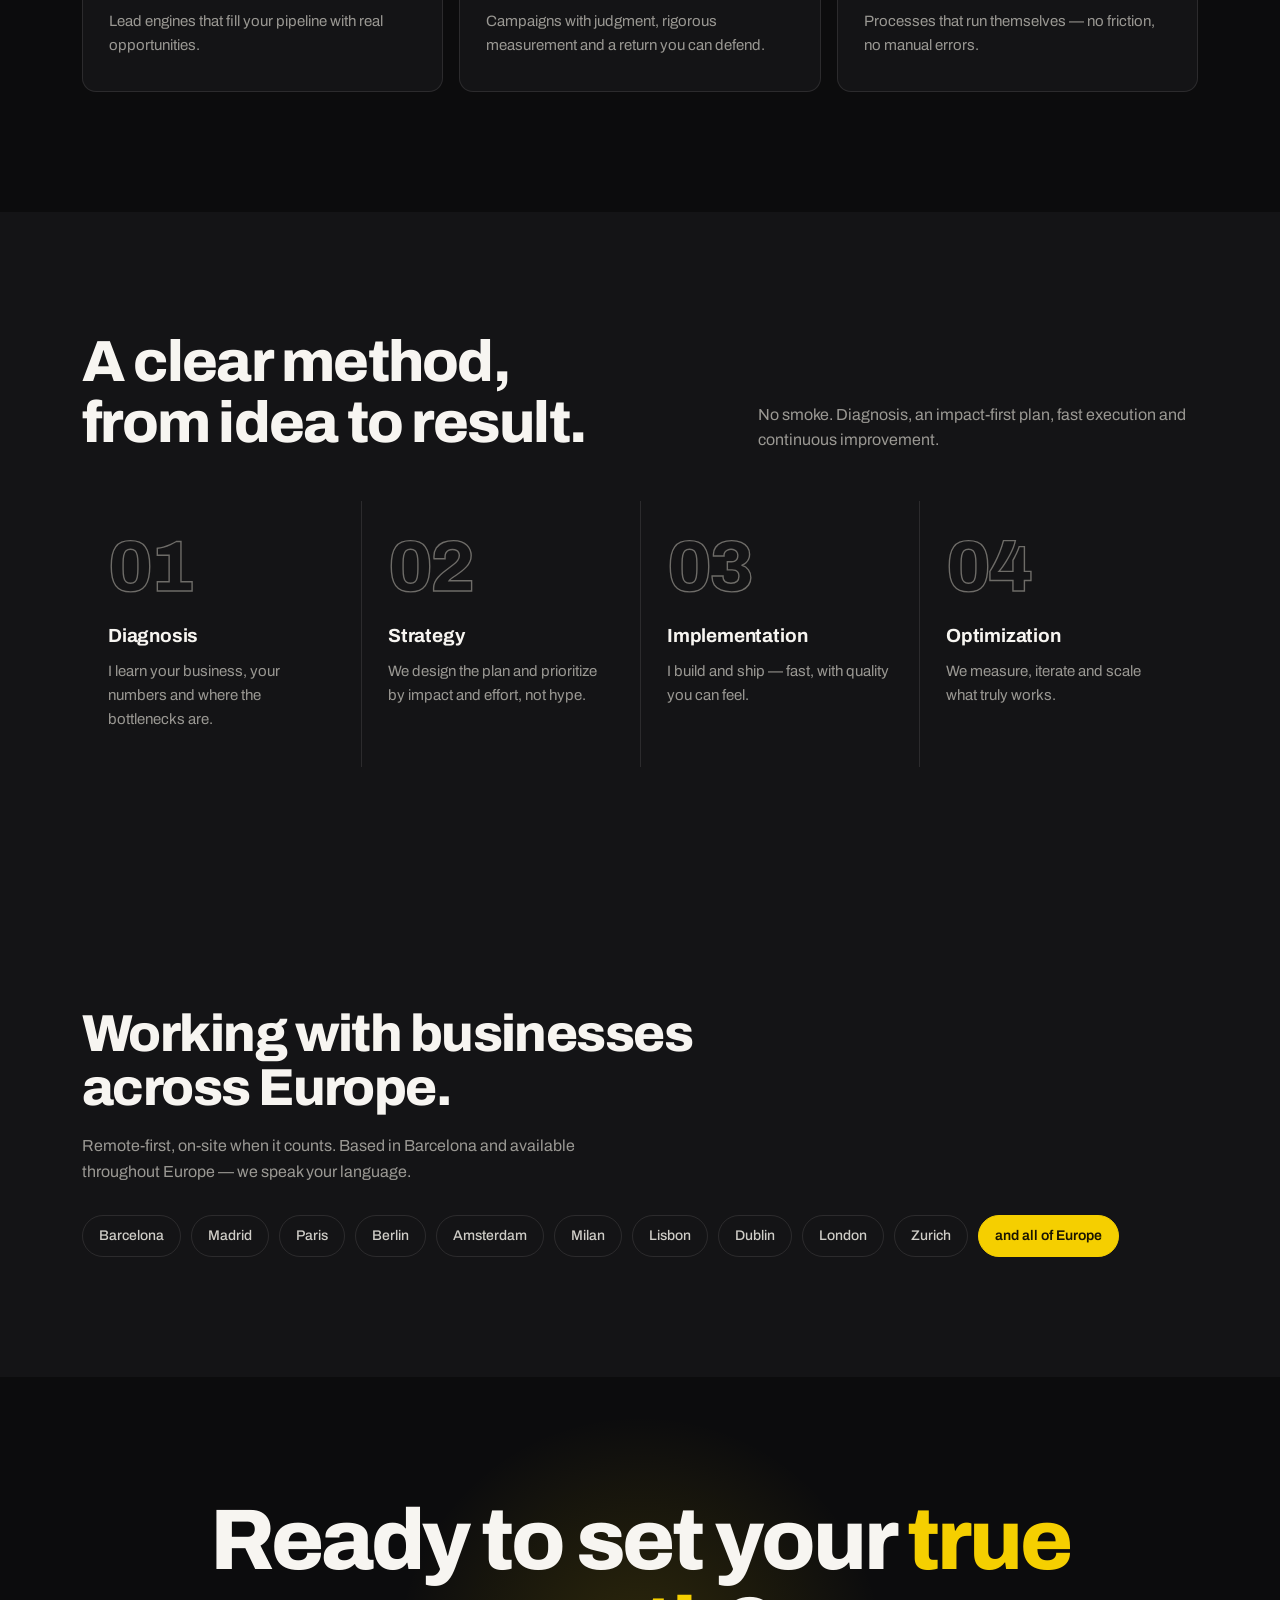
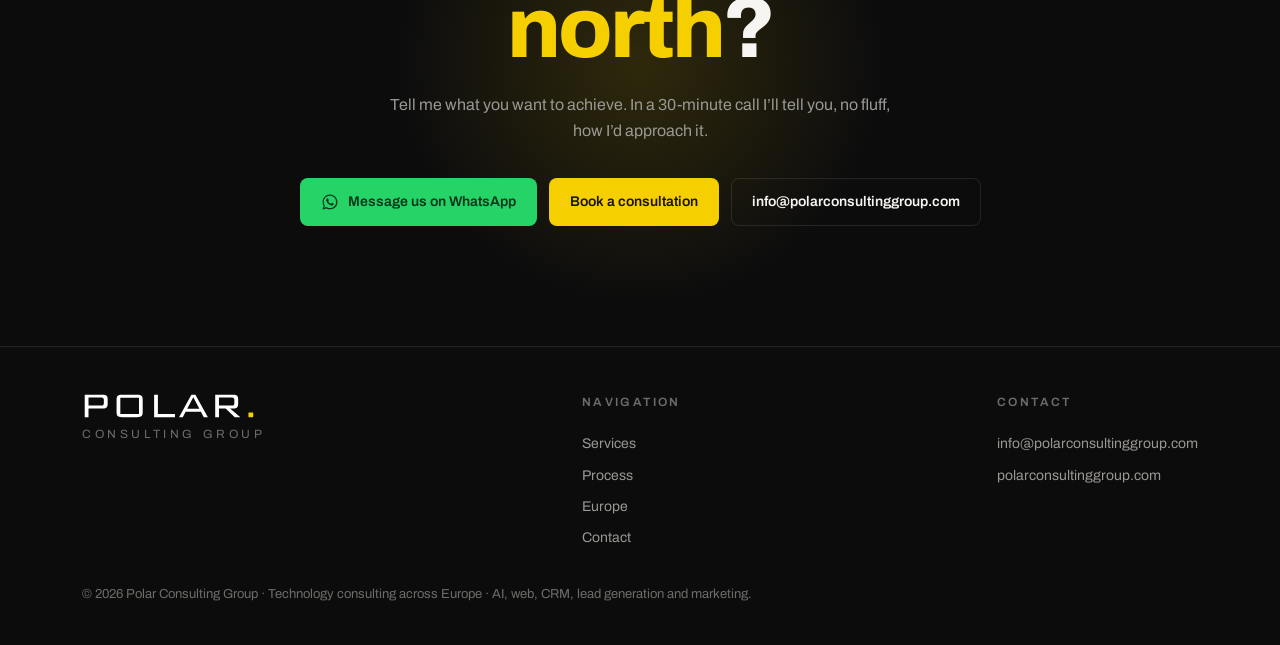
==== commit 34ac724e: "Rebrand: amarillo apagado #F5CF00 en logo, web, favicon y og-image Co-Authored-By: Claude Fable 5 <n" ====
--- a/index.html
+++ b/index.html
@@ -30,7 +30,7 @@
 <link href="https://fonts.googleapis.com/css2?family=Archivo:wght@400;500;600;700;800;900&display=swap" rel="stylesheet">
 <script type="application/ld+json">{"@context":"https://schema.org","@type":"ProfessionalService","name":"Polar Consulting Group","description":"Technology consulting across Europe. Expert in AI, web development, CRM, lead generation and marketing for businesses throughout Europe. Clear strategy, flawless execution and measurable results. Based in Barcelona, working remotely across the continent.","url":"https://polarconsultinggroup.com/","email":"info@polarconsultinggroup.com","image":"https://polarconsultinggroup.com/og-image.png","logo":"https://polarconsultinggroup.com/logo.png","priceRange":"€€","inLanguage":"en","areaServed":[{"@type":"Place","name":"Europe"},{"@type":"Country","name":"Spain"},{"@type":"Country","name":"France"},{"@type":"Country","name":"Germany"},{"@type":"Country","name":"Netherlands"},{"@type":"Country","name":"Italy"},{"@type":"Country","name":"Portugal"},{"@type":"Country","name":"Ireland"},{"@type":"Country","name":"United Kingdom"},{"@type":"Country","name":"Switzerland"}],"address":{"@type":"PostalAddress","addressLocality":"Barcelona","addressRegion":"Catalunya","addressCountry":"ES"},"geo":{"@type":"GeoCoordinates","latitude":41.3874,"longitude":2.1686},"availableLanguage":["ca","es","en"],"knowsAbout":["Intel·ligència Artificial","Desenvolupament web","CRM","Captació de clients","Màrqueting digital","Automatització"],"hasOfferCatalog":{"@type":"OfferCatalog","name":"Serveis","itemListElement":[{"@type":"Offer","itemOffered":{"@type":"Service","name":"Artificial Intelligence","description":"Custom agents, automations and models that get work done and give you real time back."}},{"@type":"Offer","itemOffered":{"@type":"Service","name":"Web Development","description":"Fast, modern websites built to convert. Top-tier design and code."}},{"@type":"Offer","itemOffered":{"@type":"Service","name":"CRM & Data","description":"Your data organized, connected and working so you sell more and better."}},{"@type":"Offer","itemOffered":{"@type":"Service","name":"Lead Generation","description":"Lead engines that fill your pipeline with real opportunities."}},{"@type":"Offer","itemOffered":{"@type":"Service","name":"Marketing","description":"Campaigns with judgment, rigorous measurement and a return you can defend."}},{"@type":"Offer","itemOffered":{"@type":"Service","name":"Automation","description":"Processes that run themselves — no friction, no manual errors."}}]}}</script>
 <style>
-  :root{--ink:#0C0C0D;--ink2:#141416;--surf:#181819;--line:rgba(247,245,241,.10);--bone:#F7F5F1;--stone:#9A9893;--stone2:#6E6C68;--gold:#fff200;--r:14px;--maxw:1180px}
+  :root{--ink:#0C0C0D;--ink2:#141416;--surf:#181819;--line:rgba(247,245,241,.10);--bone:#F7F5F1;--stone:#9A9893;--stone2:#6E6C68;--gold:#F5CF00;--r:14px;--maxw:1180px}
   *{margin:0;padding:0;box-sizing:border-box}
   html{scroll-behavior:smooth;-webkit-text-size-adjust:100%}
   body{background:var(--ink);color:var(--bone);font-family:'Archivo',system-ui,sans-serif;font-weight:400;line-height:1.6;overflow-x:hidden;-webkit-font-smoothing:antialiased}
@@ -63,7 +63,7 @@
   .nav-links a.lnk:hover{color:var(--bone)}
   .btn{display:inline-flex;align-items:center;justify-content:center;gap:9px;font-weight:600;font-size:14px;padding:12px 20px;border-radius:8px;cursor:pointer;border:1px solid transparent;transition:transform .15s,background .25s,color .25s;font-family:inherit}
   .btn-gold{background:var(--gold);color:#1a1500}
-  .btn-gold:hover{background:#ffff5c}
+  .btn-gold:hover{background:#ffe24d}
   .btn-ghost{border-color:var(--line);color:var(--bone)}
   .btn-ghost:hover{border-color:var(--bone)}
   .btn-wa{background:#25D366;color:#06351c}
@@ -107,8 +107,8 @@
   .rv.in{opacity:1;transform:none}
   .svc-grid{display:grid;grid-template-columns:1fr;gap:16px}
   .svc{position:relative;padding:30px 26px 34px;border:1px solid var(--line);border-radius:var(--r);background:var(--ink2);overflow:hidden;transition:transform .35s,border-color .35s}
-  .svc::before{content:"";position:absolute;inset:0;background:radial-gradient(420px 200px at var(--mx,50%) var(--my,0%),rgba(255,242,0,.12),transparent 70%);opacity:0;transition:opacity .4s}
-  .svc:hover{transform:translateY(-6px);border-color:rgba(255,242,0,.45)}
+  .svc::before{content:"";position:absolute;inset:0;background:radial-gradient(420px 200px at var(--mx,50%) var(--my,0%),rgba(245,207,0,.12),transparent 70%);opacity:0;transition:opacity .4s}
+  .svc:hover{transform:translateY(-6px);border-color:rgba(245,207,0,.45)}
   .svc:hover::before{opacity:1}
   .svc .ico{font-size:24px;line-height:1;color:var(--bone)}
   .svc h3{font-size:22px;font-weight:700;letter-spacing:-.02em;margin:16px 0 10px}
@@ -130,7 +130,7 @@
   .cta-final h2{font-weight:800;letter-spacing:-.035em;line-height:1.02;font-size:clamp(36px,9vw,86px)}
   .cta-final p{color:var(--stone);max-width:520px;margin:20px auto 0;font-size:16px}
   .cta-final .cta{display:flex;gap:12px;justify-content:center;margin-top:34px;flex-wrap:wrap}
-  .glow{position:absolute;width:min(560px,90vw);height:min(560px,90vw);left:50%;top:50%;transform:translate(-50%,-50%);background:radial-gradient(circle,rgba(255,242,0,.15),transparent 62%);z-index:-1;pointer-events:none}
+  .glow{position:absolute;width:min(560px,90vw);height:min(560px,90vw);left:50%;top:50%;transform:translate(-50%,-50%);background:radial-gradient(circle,rgba(245,207,0,.15),transparent 62%);z-index:-1;pointer-events:none}
   footer{border-top:1px solid var(--line);padding:46px 0 40px}
   .foot-in{display:flex;flex-direction:column;gap:28px}
   .foot-brand{font-weight:800;font-size:25px;letter-spacing:-.02em}
@@ -187,7 +187,7 @@
     document.querySelectorAll('.svc').forEach(function(el){el.addEventListener('mousemove',function(e){var r=el.getBoundingClientRect();el.style.setProperty('--mx',(e.clientX-r.left)+'px');el.style.setProperty('--my',(e.clientY-r.top)+'px');});});
   }
   var canvas=document.getElementById('aurora'); if(!canvas) return; var ctx=canvas.getContext('2d');
-  var W,H,DPR,blobs=[],stars=[],pal=[[255,242,0],[220,209,0],[120,150,200],[230,225,215]];
+  var W,H,DPR,blobs=[],stars=[],pal=[[245,207,0],[200,175,0],[120,150,200],[230,225,215]];
   function size(){DPR=Math.min(window.devicePixelRatio||1,2);W=canvas.clientWidth=canvas.offsetWidth;H=canvas.clientHeight=canvas.offsetHeight;canvas.width=W*DPR;canvas.height=H*DPR;ctx.setTransform(DPR,0,0,DPR,0,0);}
   function init(){var nb=W<700?4:5;blobs=[];for(var i=0;i<nb;i++){var c=pal[i%pal.length];blobs.push({x:Math.random()*W,y:Math.random()*H,r:Math.max(W,H)*(0.28+Math.random()*0.22),vx:(Math.random()-.5)*0.18,vy:(Math.random()-.5)*0.18,c:c,a:0.15+Math.random()*0.12});}
     stars=[];var n=Math.min(W<700?80:150,Math.floor(W*H/9000));for(var j=0;j<n;j++){stars.push({x:Math.random()*W,y:Math.random()*H,r:Math.random()*1.5+0.3,s:Math.random()*0.25+0.04,t:Math.random()*Math.PI*2,tw:Math.random()*0.02+0.005});}}
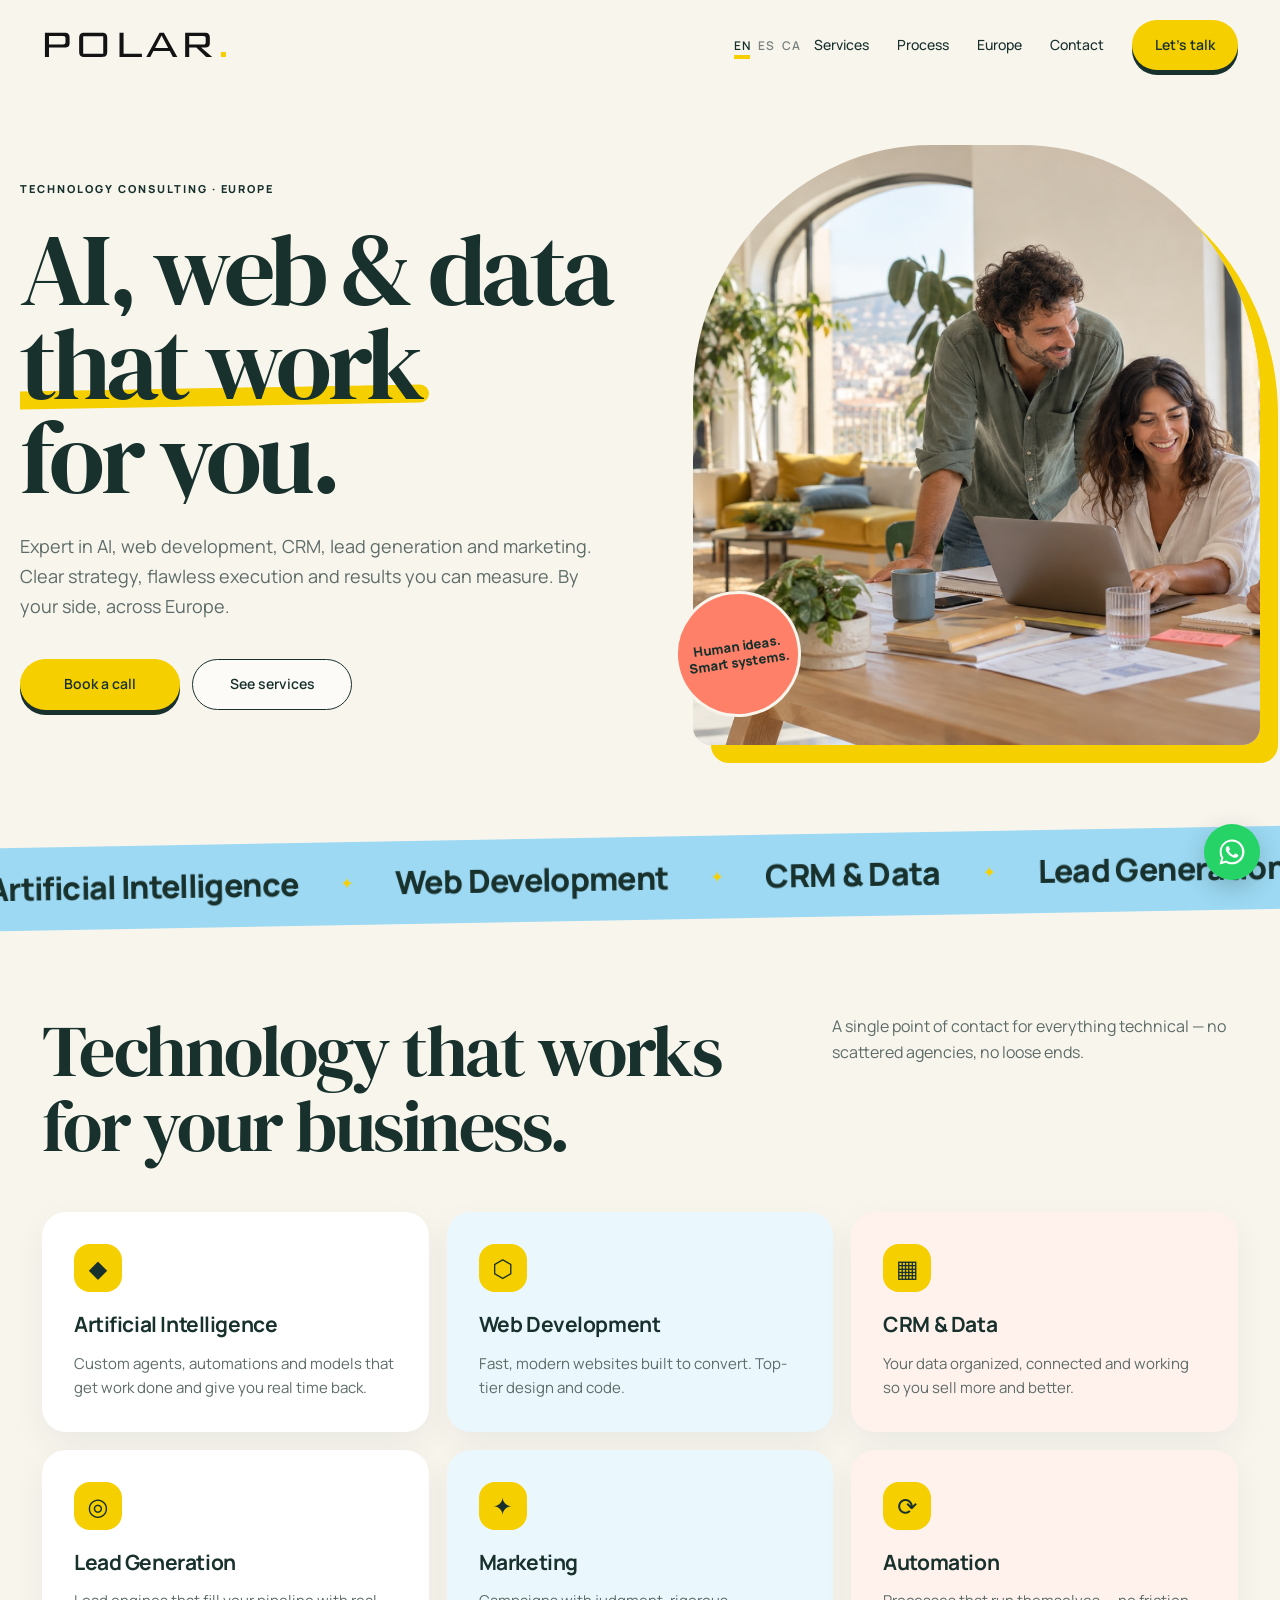
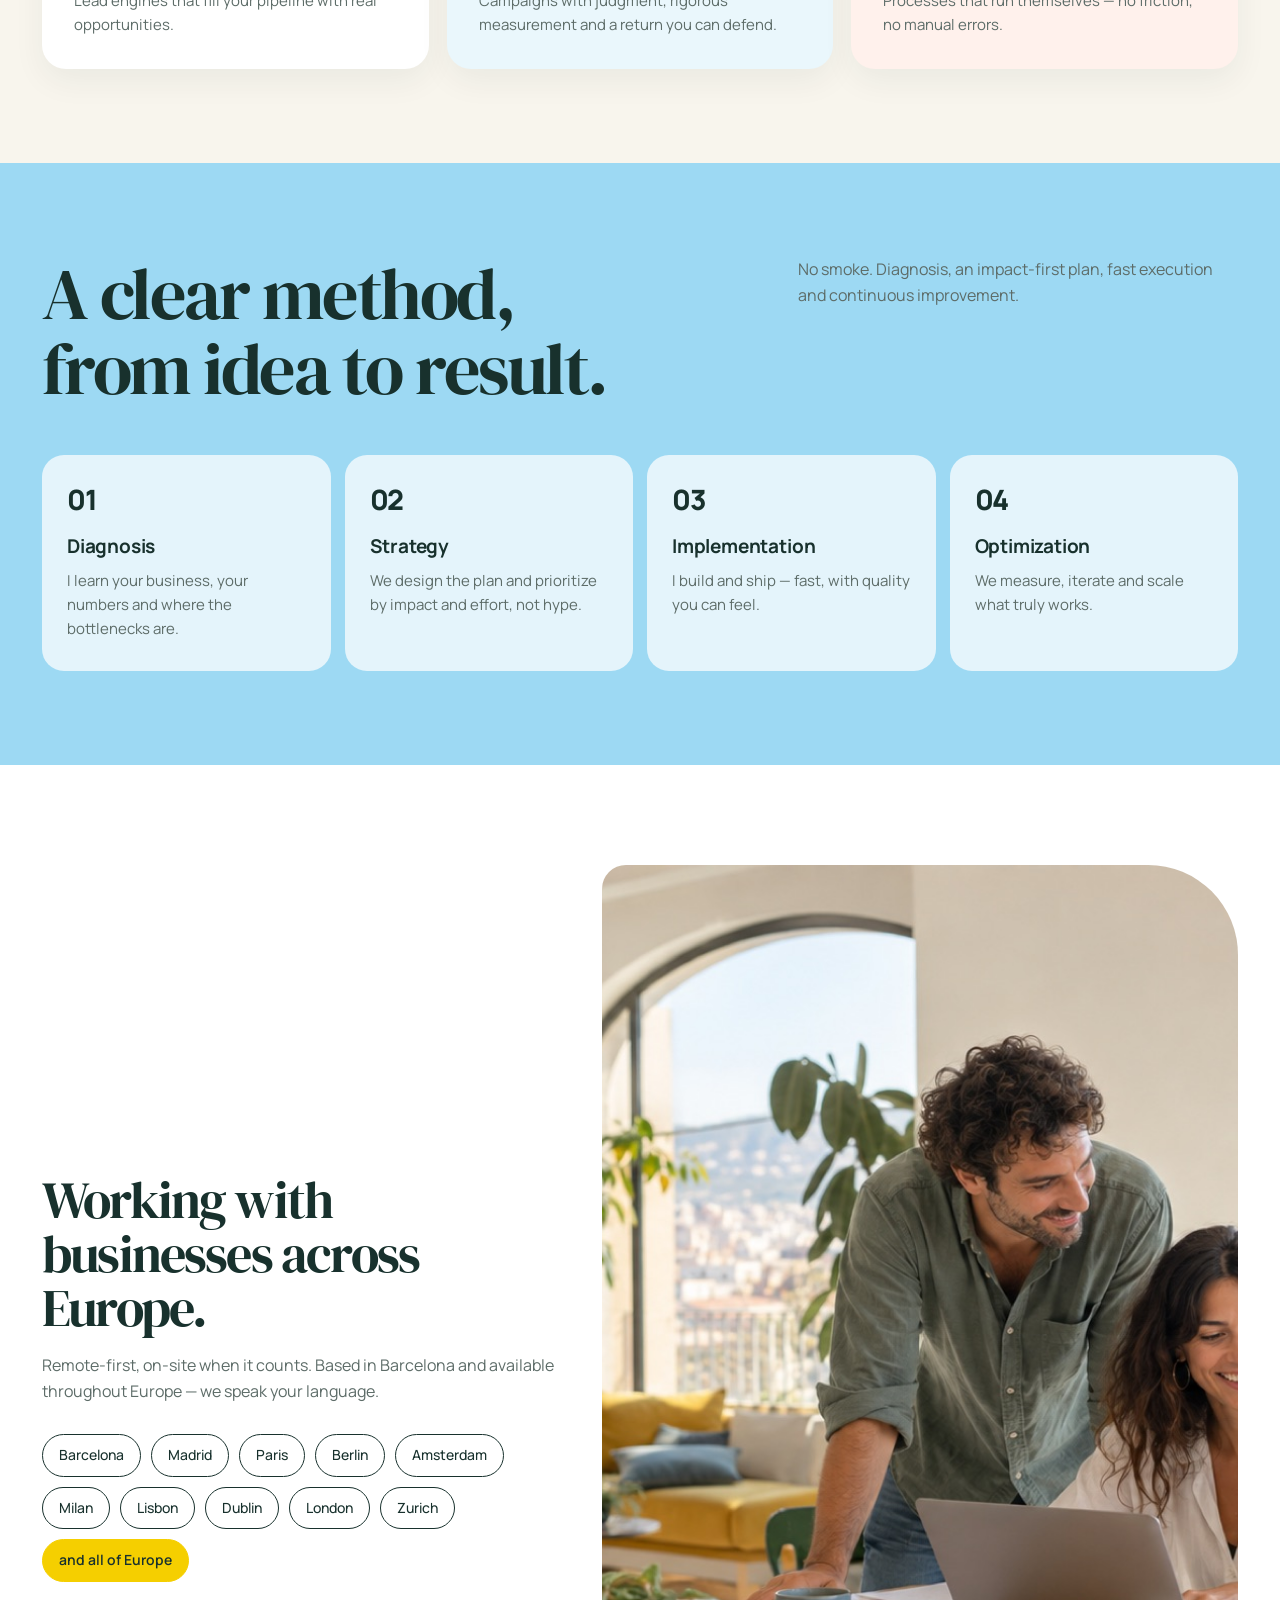
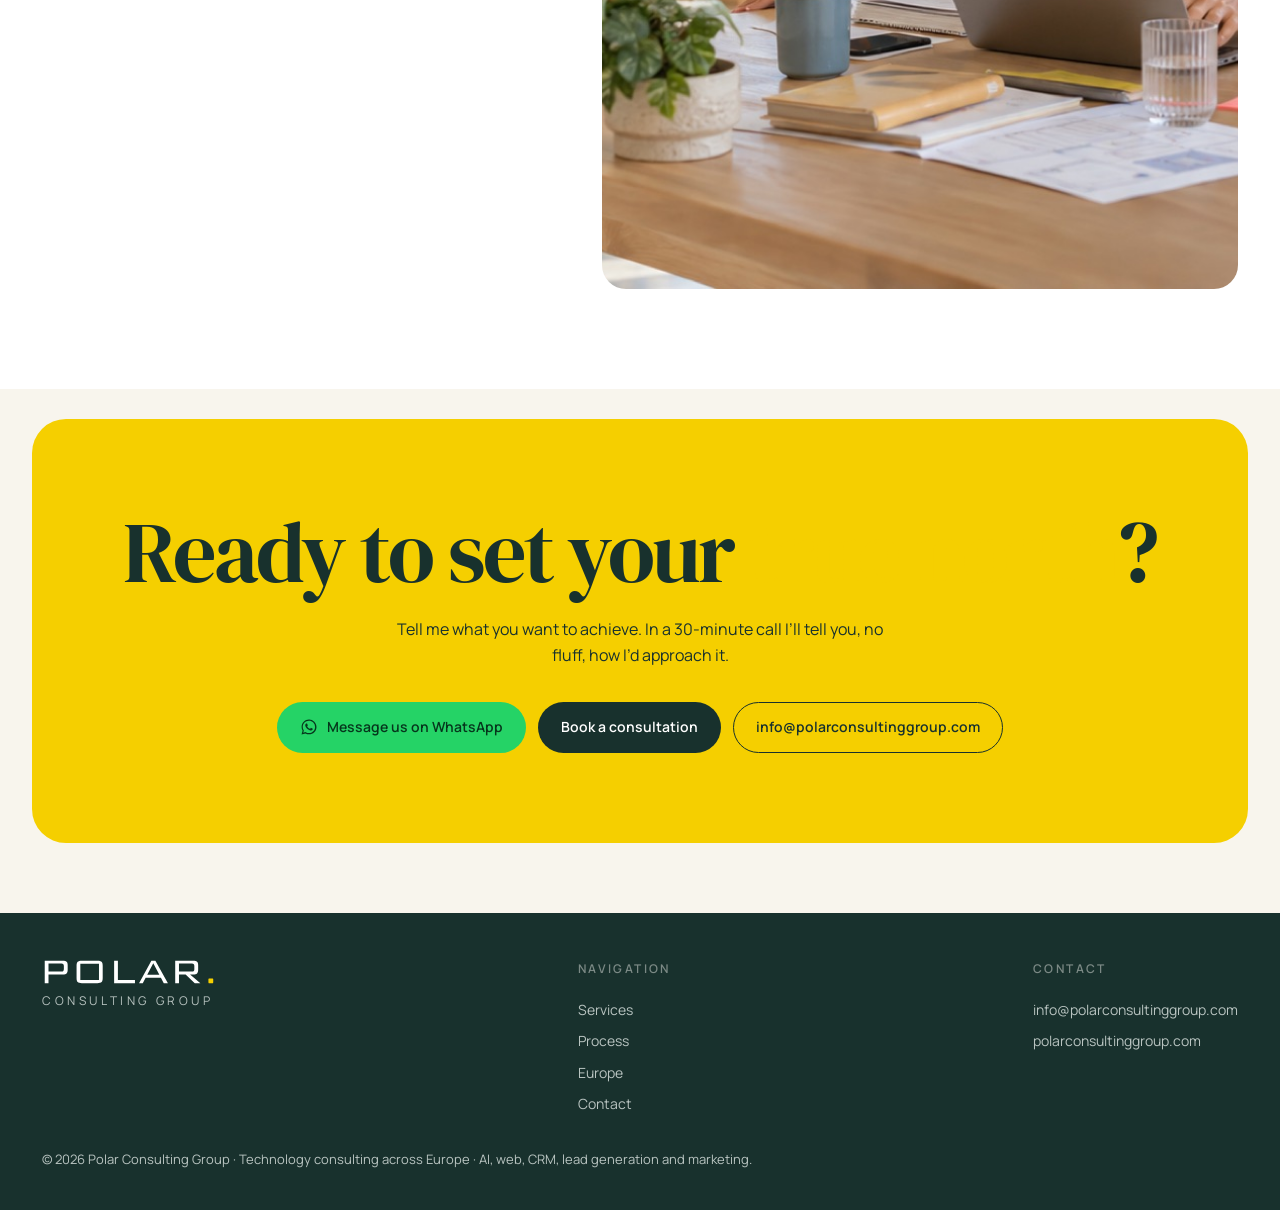
==== commit 189a0761: "Redesign: bright human-centered visual identity" ====
--- a/index.html
+++ b/index.html
@@ -10,7 +10,7 @@
 <link rel="alternate" hreflang="es" href="https://polarconsultinggroup.com/es.html">
 <link rel="alternate" hreflang="en" href="https://polarconsultinggroup.com/">
 <link rel="alternate" hreflang="x-default" href="https://polarconsultinggroup.com/">
-<meta name="theme-color" content="#0C0C0D">
+<meta name="theme-color" content="#F8F5ED">
 <link rel="icon" type="image/svg+xml" href="/favicon.svg">
 <link rel="icon" type="image/png" sizes="64x64" href="/favicon.png">
 <link rel="apple-touch-icon" href="/apple-touch-icon.png">
@@ -27,7 +27,7 @@
 <meta name="twitter:image" content="https://polarconsultinggroup.com/og-image.png">
 <link rel="preconnect" href="https://fonts.googleapis.com">
 <link rel="preconnect" href="https://fonts.gstatic.com" crossorigin>
-<link href="https://fonts.googleapis.com/css2?family=Archivo:wght@400;500;600;700;800;900&display=swap" rel="stylesheet">
+<link href="https://fonts.googleapis.com/css2?family=DM+Serif+Display&family=Manrope:wght@400;500;600;700;800&display=swap" rel="stylesheet">
 <script type="application/ld+json">{"@context":"https://schema.org","@type":"ProfessionalService","name":"Polar Consulting Group","description":"Technology consulting across Europe. Expert in AI, web development, CRM, lead generation and marketing for businesses throughout Europe. Clear strategy, flawless execution and measurable results. Based in Barcelona, working remotely across the continent.","url":"https://polarconsultinggroup.com/","email":"info@polarconsultinggroup.com","image":"https://polarconsultinggroup.com/og-image.png","logo":"https://polarconsultinggroup.com/logo.png","priceRange":"€€","inLanguage":"en","areaServed":[{"@type":"Place","name":"Europe"},{"@type":"Country","name":"Spain"},{"@type":"Country","name":"France"},{"@type":"Country","name":"Germany"},{"@type":"Country","name":"Netherlands"},{"@type":"Country","name":"Italy"},{"@type":"Country","name":"Portugal"},{"@type":"Country","name":"Ireland"},{"@type":"Country","name":"United Kingdom"},{"@type":"Country","name":"Switzerland"}],"address":{"@type":"PostalAddress","addressLocality":"Barcelona","addressRegion":"Catalunya","addressCountry":"ES"},"geo":{"@type":"GeoCoordinates","latitude":41.3874,"longitude":2.1686},"availableLanguage":["ca","es","en"],"knowsAbout":["Intel·ligència Artificial","Desenvolupament web","CRM","Captació de clients","Màrqueting digital","Automatització"],"hasOfferCatalog":{"@type":"OfferCatalog","name":"Serveis","itemListElement":[{"@type":"Offer","itemOffered":{"@type":"Service","name":"Artificial Intelligence","description":"Custom agents, automations and models that get work done and give you real time back."}},{"@type":"Offer","itemOffered":{"@type":"Service","name":"Web Development","description":"Fast, modern websites built to convert. Top-tier design and code."}},{"@type":"Offer","itemOffered":{"@type":"Service","name":"CRM & Data","description":"Your data organized, connected and working so you sell more and better."}},{"@type":"Offer","itemOffered":{"@type":"Service","name":"Lead Generation","description":"Lead engines that fill your pipeline with real opportunities."}},{"@type":"Offer","itemOffered":{"@type":"Service","name":"Marketing","description":"Campaigns with judgment, rigorous measurement and a return you can defend."}},{"@type":"Offer","itemOffered":{"@type":"Service","name":"Automation","description":"Processes that run themselves — no friction, no manual errors."}}]}}</script>
 <style>
   :root{--ink:#0C0C0D;--ink2:#141416;--surf:#181819;--line:rgba(247,245,241,.10);--bone:#F7F5F1;--stone:#9A9893;--stone2:#6E6C68;--gold:#F5CF00;--r:14px;--maxw:1180px}
@@ -146,6 +146,30 @@
   @media(min-width:820px){.menu-btn{display:none}#mobile-menu{display:none}.nav-links{display:flex}.wrap{padding:0 32px}section.block{padding:120px 0}.sec-head{display:flex;align-items:flex-end;justify-content:space-between;gap:30px}.sec-head p{margin-top:0}.proc{grid-template-columns:repeat(4,1fr)}.step{border-top:none;border-left:1px solid var(--line);padding:30px 26px 36px}.step:first-child{border-left:none}.maresme,.cta-final{padding:120px 0}.hero h1{font-size:clamp(56px,7.6vw,104px);line-height:1}.hero h1 .ln{overflow:hidden}.hero h1 .ln i{transform:translateY(110%);transition:transform .9s cubic-bezier(.16,1,.3,1)}}
   @media(min-width:980px){.svc-grid{grid-template-columns:repeat(3,1fr)}}
   @media (prefers-reduced-motion:reduce){*{animation:none!important;transition:none!important}.hero h1 .ln i{transform:none}.hero p.lead,.hero .cta,.rv{opacity:1;transform:none}}
+
+  :root{--ink:#18312d;--ink2:#fff;--surf:#fff;--line:rgba(24,49,45,.13);--bone:#18312d;--stone:#5d6c68;--stone2:#7b8985;--gold:#F5CF00;--sky:#9dd9f3;--coral:#ff8068;--cream:#f8f5ed;--r:24px;--maxw:1240px}
+  body{background:var(--cream);color:var(--ink);font-family:'Manrope',system-ui,sans-serif}
+  .wrap{padding-left:22px;padding-right:22px}.eyebrow{color:var(--ink);font-weight:800;letter-spacing:.18em}
+  #cursor,#cursor-dot,#aurora,.scroll-hint{display:none!important}#progress{height:4px}
+  nav{padding:20px 0}nav.scrolled{padding:12px 0;background:rgba(248,245,237,.88);border-color:var(--line)}
+  .brand-img{height:28px}.lang a{color:#78827f}.lang a.on{color:var(--ink);text-decoration:underline;text-decoration-color:var(--gold);text-decoration-thickness:4px;text-underline-offset:5px}
+  .nav-links a.lnk{color:var(--ink)}.nav-links a.lnk:hover{color:#000}.menu-btn span{background:var(--ink)}
+  #mobile-menu{background:var(--cream)}#mobile-menu a.mlnk{color:var(--ink)}
+  .btn{border-radius:999px;padding:13px 22px}.btn-gold{color:var(--ink);box-shadow:0 5px 0 var(--ink)}.btn-gold:hover{transform:translateY(-2px);box-shadow:0 7px 0 var(--ink)}
+  .btn-ghost{border-color:var(--ink);color:var(--ink);background:rgba(255,255,255,.6)}
+  .hero{min-height:auto;padding:132px 0 72px}.hero::after{display:none}.hero-in{padding:0;display:grid;gap:46px;align-items:center}
+  .hero-copy{position:relative;z-index:2}.hero h1{font-family:'DM Serif Display',serif;font-weight:400;font-size:clamp(52px,8vw,108px);line-height:.92;letter-spacing:-.045em;margin-top:24px}.hero h1 .gold{color:var(--ink);position:relative;display:inline-block}.hero h1 .gold:after{content:"";position:absolute;left:-2%;right:-2%;bottom:.04em;height:.18em;background:var(--gold);z-index:-1;border-radius:10px;transform:rotate(-1deg)}
+  .hero p.lead{color:var(--stone);font-size:18px;max-width:580px}.hero-visual{position:relative;min-height:430px}.hero-photo{width:100%;height:100%;min-height:430px;object-fit:cover;border-radius:42% 42% 18px 18px;box-shadow:18px 18px 0 var(--gold)}
+  .hero-badge{position:absolute;left:-18px;bottom:28px;width:126px;height:126px;border-radius:50%;background:var(--coral);display:grid;place-items:center;text-align:center;font-size:13px;font-weight:800;line-height:1.25;transform:rotate(-8deg);border:3px solid var(--cream)}
+  .ticker{background:var(--sky);border:0;padding:16px 0;transform:rotate(-1deg);width:102%;margin-left:-1%}.ticker-track span{color:var(--ink);font-weight:800}
+  section.block{padding:94px 0}.sec-head h2,.maresme h2,.cta-final h2{font-family:'DM Serif Display',serif;font-weight:400;letter-spacing:-.035em}.sec-head h2{font-size:clamp(42px,6vw,72px)}.sec-head p{color:var(--stone)}
+  .svc-grid{gap:18px}.svc{border:0;background:#fff;padding:32px;border-radius:var(--r);box-shadow:0 12px 32px rgba(24,49,45,.06)}.svc:nth-child(2),.svc:nth-child(5){background:#eaf7fc}.svc:nth-child(3),.svc:nth-child(6){background:#fff1ec}.svc:hover{border:0;transform:translateY(-7px) rotate(.5deg)}.svc::before{display:none}.svc .ico{color:var(--ink);width:48px;height:48px;border-radius:16px;background:var(--gold);display:grid;place-items:center}.svc h3{font-size:21px}.svc p{color:var(--stone)}
+  #proces{background:var(--sky)!important}.proc{gap:14px}.step{border:0!important;background:rgba(255,255,255,.72);padding:28px;border-radius:22px}.step .pnum{color:var(--ink);-webkit-text-stroke:0;font-size:28px}.step:hover .pnum{color:var(--coral);-webkit-text-stroke:0}
+  .maresme{background:#fff;padding:100px 0}.people-band{display:grid;gap:40px;align-items:center}.people-photo{width:100%;aspect-ratio:4/3;object-fit:cover;border-radius:24px 90px 24px 24px}.town{border-color:var(--ink);color:var(--ink);background:#fff}.town.more{color:var(--ink)}
+  .cta-final{margin:30px 18px 70px;padding:90px 0;background:var(--gold);border-radius:34px}.cta-final p{color:var(--ink)}.cta-final .btn-gold{background:var(--ink);color:#fff;box-shadow:none}.cta-final .btn-ghost{background:transparent}.glow{display:none}
+  footer{background:var(--ink);color:#fff;border:0}.foot-col,.foot-note,.foot-tag{color:#b9c4c1}.foot-img{filter:none}.wa-float{box-shadow:0 8px 24px rgba(24,49,45,.24)}
+  @media(min-width:820px){.hero-in{grid-template-columns:1.05fr .95fr}.hero{padding:145px 0 92px}.hero-visual{height:600px}.hero-photo{min-height:600px}.people-band{grid-template-columns:.9fr 1.1fr}.cta-final{margin-left:32px;margin-right:32px}.step{padding:30px 25px}.proc{gap:14px}.sec-head{align-items:start}}
+  @media(max-width:819px){.hero h1 .ln i{transform:none!important}.hero-visual{order:-1;min-height:360px}.hero-photo{min-height:360px}.hero-badge{left:6px}.hero{padding-top:105px}.cta-final{margin-left:10px;margin-right:10px}.brand-img{height:23px}}
 </style>
 </head>
 <body>
@@ -153,15 +177,15 @@
 <div id="progress"></div>
 <div id="cursor"></div>
 <div id="cursor-dot"></div>
-<nav id="nav"><div class="wrap nav-in"><a href="#top" class="brand" data-cursor><img src="/logo-white.svg" alt="Polar Consulting Group" class="brand-img"></a><div class="nav-right"><div class="lang" role="navigation" aria-label="Idioma"><a href="index.html" class="on" aria-current="true" hreflang="en">EN</a><a href="es.html" hreflang="es">ES</a><a href="ca.html" hreflang="ca">CA</a></div><div class="nav-links"><a href="#serveis" class="lnk" data-cursor>Services</a><a href="#proces" class="lnk" data-cursor>Process</a><a href="#maresme" class="lnk" data-cursor>Europe</a><a href="#contacte" class="lnk" data-cursor>Contact</a><a href="#contacte" class="btn btn-gold mag" data-cursor>Let’s talk</a></div><button class="menu-btn" id="menuBtn" aria-label="Menu" aria-expanded="false"><span></span><span></span><span></span></button></div></div></nav>
+<nav id="nav"><div class="wrap nav-in"><a href="#top" class="brand" data-cursor><img src="/logo-dark.svg" alt="Polar Consulting Group" class="brand-img"></a><div class="nav-right"><div class="lang" role="navigation" aria-label="Idioma"><a href="index.html" class="on" aria-current="true" hreflang="en">EN</a><a href="es.html" hreflang="es">ES</a><a href="ca.html" hreflang="ca">CA</a></div><div class="nav-links"><a href="#serveis" class="lnk" data-cursor>Services</a><a href="#proces" class="lnk" data-cursor>Process</a><a href="#maresme" class="lnk" data-cursor>Europe</a><a href="#contacte" class="lnk" data-cursor>Contact</a><a href="#contacte" class="btn btn-gold mag" data-cursor>Let’s talk</a></div><button class="menu-btn" id="menuBtn" aria-label="Menu" aria-expanded="false"><span></span><span></span><span></span></button></div></div></nav>
 <div id="mobile-menu"><a href="#serveis" class="mlnk">Services</a><a href="#proces" class="mlnk">Process</a><a href="#maresme" class="mlnk">Europe</a><a href="#contacte" class="mlnk">Contact</a><a href="#contacte" class="btn btn-gold">Let’s talk</a></div>
-<header class="hero" id="top"><canvas id="aurora" aria-hidden="true"></canvas><div class="wrap hero-in"><p class="eyebrow rv">Technology consulting · Europe</p><h1><span class="ln"><i>AI, web & data</i></span><span class="ln"><i class="gold">that work</i></span><span class="ln"><i>for you.</i></span></h1><p class="lead">Expert in AI, web development, CRM, lead generation and marketing. Clear strategy, flawless execution and results you can measure. By your side, across Europe.</p><div class="cta"><a href="#contacte" class="btn btn-gold mag" data-cursor>Book a call</a><a href="#serveis" class="btn btn-ghost mag" data-cursor>See services</a></div></div><div class="scroll-hint" aria-hidden="true"><span>Scroll</span><span class="bar"></span></div></header>
+<header class="hero" id="top"><canvas id="aurora" aria-hidden="true"></canvas><div class="wrap hero-in"><div class="hero-copy"><p class="eyebrow rv">Technology consulting · Europe</p><h1><span class="ln"><i>AI, web & data</i></span><span class="ln"><i class="gold">that work</i></span><span class="ln"><i>for you.</i></span></h1><p class="lead">Expert in AI, web development, CRM, lead generation and marketing. Clear strategy, flawless execution and results you can measure. By your side, across Europe.</p><div class="cta"><a href="#contacte" class="btn btn-gold mag" data-cursor>Book a call</a><a href="#serveis" class="btn btn-ghost mag" data-cursor>See services</a></div></div><div class="hero-visual"><img src="/team-barcelona.jpg" alt="A collaborative technology team working together in Barcelona" class="hero-photo" width="1536" height="1024"><div class="hero-badge">Human ideas.<br>Smart systems.</div></div></div><div class="scroll-hint" aria-hidden="true"><span>Scroll</span><span class="bar"></span></div></header>
 <div class="ticker" aria-hidden="true"><div class="ticker-track"><span>Artificial Intelligence</span><span>Web Development</span><span>CRM & Data</span><span>Lead Generation</span><span>Marketing</span><span>Automation</span><span>Artificial Intelligence</span><span>Web Development</span><span>CRM & Data</span><span>Lead Generation</span><span>Marketing</span><span>Automation</span></div></div>
 <main id="main">
 <section class="block" id="serveis"><div class="wrap"><div class="sec-head"><h2 class="rv">Technology that works for your business.</h2><p class="rv">A single point of contact for everything technical — no scattered agencies, no loose ends.</p></div><div class="svc-grid"><article class="svc rv" data-cursor><div class="ico" aria-hidden="true">◆</div><h3>Artificial Intelligence</h3><p>Custom agents, automations and models that get work done and give you real time back.</p></article><article class="svc rv" data-cursor><div class="ico" aria-hidden="true">⬡</div><h3>Web Development</h3><p>Fast, modern websites built to convert. Top-tier design and code.</p></article><article class="svc rv" data-cursor><div class="ico" aria-hidden="true">▦</div><h3>CRM & Data</h3><p>Your data organized, connected and working so you sell more and better.</p></article><article class="svc rv" data-cursor><div class="ico" aria-hidden="true">◎</div><h3>Lead Generation</h3><p>Lead engines that fill your pipeline with real opportunities.</p></article><article class="svc rv" data-cursor><div class="ico" aria-hidden="true">✦</div><h3>Marketing</h3><p>Campaigns with judgment, rigorous measurement and a return you can defend.</p></article><article class="svc rv" data-cursor><div class="ico" aria-hidden="true">⟳</div><h3>Automation</h3><p>Processes that run themselves — no friction, no manual errors.</p></article></div></div></section>
 <section class="block" id="proces" style="background:var(--ink2)"><div class="wrap"><div class="sec-head"><h2 class="rv">A clear method,<br>from idea to result.</h2><p class="rv">No smoke. Diagnosis, an impact-first plan, fast execution and continuous improvement.</p></div><div class="proc"><div class="step rv" data-cursor><div class="pnum">01</div><h4>Diagnosis</h4><p>I learn your business, your numbers and where the bottlenecks are.</p></div><div class="step rv" data-cursor><div class="pnum">02</div><h4>Strategy</h4><p>We design the plan and prioritize by impact and effort, not hype.</p></div><div class="step rv" data-cursor><div class="pnum">03</div><h4>Implementation</h4><p>I build and ship — fast, with quality you can feel.</p></div><div class="step rv" data-cursor><div class="pnum">04</div><h4>Optimization</h4><p>We measure, iterate and scale what truly works.</p></div></div></div></section>
-<section class="maresme" id="maresme"><div class="wrap"><h2 class="rv">Working with businesses across Europe.</h2><p class="rv">Remote-first, on-site when it counts. Based in Barcelona and available throughout Europe — we speak your language.</p><div class="towns rv"><span class="town">Barcelona</span><span class="town">Madrid</span><span class="town">Paris</span><span class="town">Berlin</span><span class="town">Amsterdam</span><span class="town">Milan</span><span class="town">Lisbon</span><span class="town">Dublin</span><span class="town">London</span><span class="town">Zurich</span><span class="town more">and all of Europe</span></div></div></section>
-<section class="cta-final" id="contacte"><div class="glow" aria-hidden="true"></div><div class="wrap"><h2 class="rv">Ready to set your <span class="gold">true north</span>?</h2><p class="rv">Tell me what you want to achieve. In a 30-minute call I’ll tell you, no fluff, how I’d approach it.</p><div class="cta rv"><a href="https://wa.me/34647069850" class="btn btn-wa mag" data-cursor><svg viewBox="0 0 24 24" width="18" height="18" aria-hidden="true" style="vertical-align:-4px"><path fill="currentColor" d="M12.04 2c-5.46 0-9.91 4.45-9.91 9.91 0 1.75.46 3.45 1.32 4.95L2 22l5.25-1.38c1.45.79 3.08 1.21 4.79 1.21h.01c5.46 0 9.91-4.45 9.91-9.91 0-2.65-1.03-5.14-2.9-7.01A9.82 9.82 0 0 0 12.04 2zm0 18.15h-.01c-1.52 0-3.01-.41-4.3-1.18l-.31-.18-3.12.82.83-3.04-.2-.31a8.2 8.2 0 0 1-1.26-4.37c0-4.54 3.7-8.23 8.24-8.23 2.2 0 4.27.86 5.82 2.42a8.18 8.18 0 0 1 2.41 5.82c0 4.54-3.69 8.23-8.23 8.23zm4.52-6.16c-.25-.12-1.47-.72-1.69-.81-.23-.08-.39-.12-.56.13-.16.25-.64.81-.79.97-.14.17-.29.19-.54.06-.25-.12-1.05-.39-1.99-1.23-.74-.66-1.23-1.47-1.38-1.72-.14-.25-.02-.38.11-.51.11-.11.25-.29.37-.43.12-.14.16-.25.25-.41.08-.17.04-.31-.02-.43-.06-.12-.56-1.34-.76-1.84-.2-.48-.41-.42-.56-.43h-.48c-.17 0-.43.06-.66.31-.23.25-.86.85-.86 2.07 0 1.22.89 2.4 1.01 2.56.12.17 1.75 2.67 4.23 3.74.59.26 1.05.41 1.41.52.59.19 1.13.16 1.56.1.48-.07 1.47-.6 1.68-1.18.21-.58.21-1.07.14-1.18-.06-.1-.22-.16-.47-.28z"/></svg> Message us on WhatsApp</a><a href="mailto:info@polarconsultinggroup.com" class="btn btn-gold mag" data-cursor>Book a consultation</a><a href="mailto:info@polarconsultinggroup.com" class="btn btn-ghost mag" data-cursor>info@polarconsultinggroup.com</a></div></div></section>
+<section class="maresme" id="maresme"><div class="wrap people-band"><div><h2 class="rv">Working with businesses across Europe.</h2><p class="rv">Remote-first, on-site when it counts. Based in Barcelona and available throughout Europe — we speak your language.</p><div class="towns rv"><span class="town">Barcelona</span><span class="town">Madrid</span><span class="town">Paris</span><span class="town">Berlin</span><span class="town">Amsterdam</span><span class="town">Milan</span><span class="town">Lisbon</span><span class="town">Dublin</span><span class="town">London</span><span class="town">Zurich</span><span class="town more">and all of Europe</span></div></div><img src="/team-barcelona.jpg" alt="People collaborating in a bright Barcelona studio" class="people-photo rv" loading="lazy" width="1536" height="1024"></div></section>
+<section class="cta-final" id="contacte"><div class="glow" aria-hidden="true"></div><div class="wrap"><h2 class="rv">Ready to set your <span class="gold">true north</span>?</h2><p class="rv">Tell me what you want to achieve. In a 30-minute call I’ll tell you, no fluff, how I’d approach it.</p><div class="cta rv"><a href="https://wa.me/34647069850" class="btn btn-wa mag" data-cursor><svg viewBox="0 0 24 24" width="18" height="18" aria-hidden="true" style="vertical-align:-4px"><path fill="currentColor" d="M12.04 2c-5.46 0-9.91 4.45-9.91 9.91 0 1.75.46 3.45 1.32 4.95L2 22l5.25-1.38c1.45.79 3.08 1.21 4.79 1.21h.01c5.46 0 9.91-4.45 9.91-9.91 0-2.65-1.03-5.14-2.9-7.01A9.82 9.82 0 0 0 12.04 2zm0 18.15h-.01c-1.52 0-3.01-.41-4.3-1.18l-.31-.18-3.12.82.83-3.04-.2-.31a8.2 8.2 0 0 1-1.26-4.37c0-4.54 3.7-8.23 8.24-8.23 2.2 0 4.27.86 5.82 2.42a8.18 8.18 0 0 1 2.41 5.82c0 4.54-3.69 8.23-8.23 8.23zm4.52-6.16c-.25-.12-1.47-.72-1.69-.81-.23-.08-.39-.12-.56.13-.16.25-.64.81-.79.97-.14.17-.29.19-.54.06-.25-.12-1.05-.39-1.99-1.23-.74-.66-1.23-1.47-1.38-1.72-.14-.25-.02-.38.11-.51.11-.11.25-.29.37-.43.12-.14.16-.25.25-.41.08-.17.04-.31-.02-.43-.06-.12-.56-1.34-.76-1.84-.2-.48-.41-.42-.56-.43h-.48c-.17 0-.43.06-.66.31-.23.25-.86.85-.86 2.07 0 1.22.89 2.4 1.01 2.56.12.17 1.75 2.67 4.23 3.74.59.26 1.05.41 1.41.52.59.19 1.13.16 1.56.1.48-.07 1.47-.6 1.68-1.18.21-.58.21-1.07.14-1.18-.06-.1-.22-.16-.47-.28z"/></svg> Message us on WhatsApp</a><a href="https://wa.me/34647069850" class="btn btn-gold mag" data-cursor target="_blank" rel="noopener">Book a consultation</a><a href="mailto:info@polarconsultinggroup.com" class="btn btn-ghost mag" data-cursor>info@polarconsultinggroup.com</a></div></div></section>
 </main>
 <a class="wa-float" href="https://wa.me/34647069850" aria-label="WhatsApp 647 06 98 50" target="_blank" rel="noopener"><svg viewBox="0 0 24 24" width="18" height="18" aria-hidden="true" style="vertical-align:-4px"><path fill="currentColor" d="M12.04 2c-5.46 0-9.91 4.45-9.91 9.91 0 1.75.46 3.45 1.32 4.95L2 22l5.25-1.38c1.45.79 3.08 1.21 4.79 1.21h.01c5.46 0 9.91-4.45 9.91-9.91 0-2.65-1.03-5.14-2.9-7.01A9.82 9.82 0 0 0 12.04 2zm0 18.15h-.01c-1.52 0-3.01-.41-4.3-1.18l-.31-.18-3.12.82.83-3.04-.2-.31a8.2 8.2 0 0 1-1.26-4.37c0-4.54 3.7-8.23 8.24-8.23 2.2 0 4.27.86 5.82 2.42a8.18 8.18 0 0 1 2.41 5.82c0 4.54-3.69 8.23-8.23 8.23zm4.52-6.16c-.25-.12-1.47-.72-1.69-.81-.23-.08-.39-.12-.56.13-.16.25-.64.81-.79.97-.14.17-.29.19-.54.06-.25-.12-1.05-.39-1.99-1.23-.74-.66-1.23-1.47-1.38-1.72-.14-.25-.02-.38.11-.51.11-.11.25-.29.37-.43.12-.14.16-.25.25-.41.08-.17.04-.31-.02-.43-.06-.12-.56-1.34-.76-1.84-.2-.48-.41-.42-.56-.43h-.48c-.17 0-.43.06-.66.31-.23.25-.86.85-.86 2.07 0 1.22.89 2.4 1.01 2.56.12.17 1.75 2.67 4.23 3.74.59.26 1.05.41 1.41.52.59.19 1.13.16 1.56.1.48-.07 1.47-.6 1.68-1.18.21-.58.21-1.07.14-1.18-.06-.1-.22-.16-.47-.28z"/></svg></a>
 <footer><div class="wrap foot-in"><div><div class="foot-brand"><img src="/logo-white.svg" alt="Polar Consulting Group" class="foot-img"></div><div class="foot-tag">Consulting Group</div></div><div class="foot-col"><h5>Navigation</h5><a href="#serveis">Services</a><a href="#proces">Process</a><a href="#maresme">Europe</a><a href="#contacte">Contact</a></div><div class="foot-col"><h5>Contact</h5><a href="mailto:info@polarconsultinggroup.com" data-cursor>info@polarconsultinggroup.com</a><a href="https://polarconsultinggroup.com">polarconsultinggroup.com</a></div></div><div class="wrap foot-note">© 2026 Polar Consulting Group · Technology consulting across Europe · AI, web, CRM, lead generation and marketing.</div></footer>
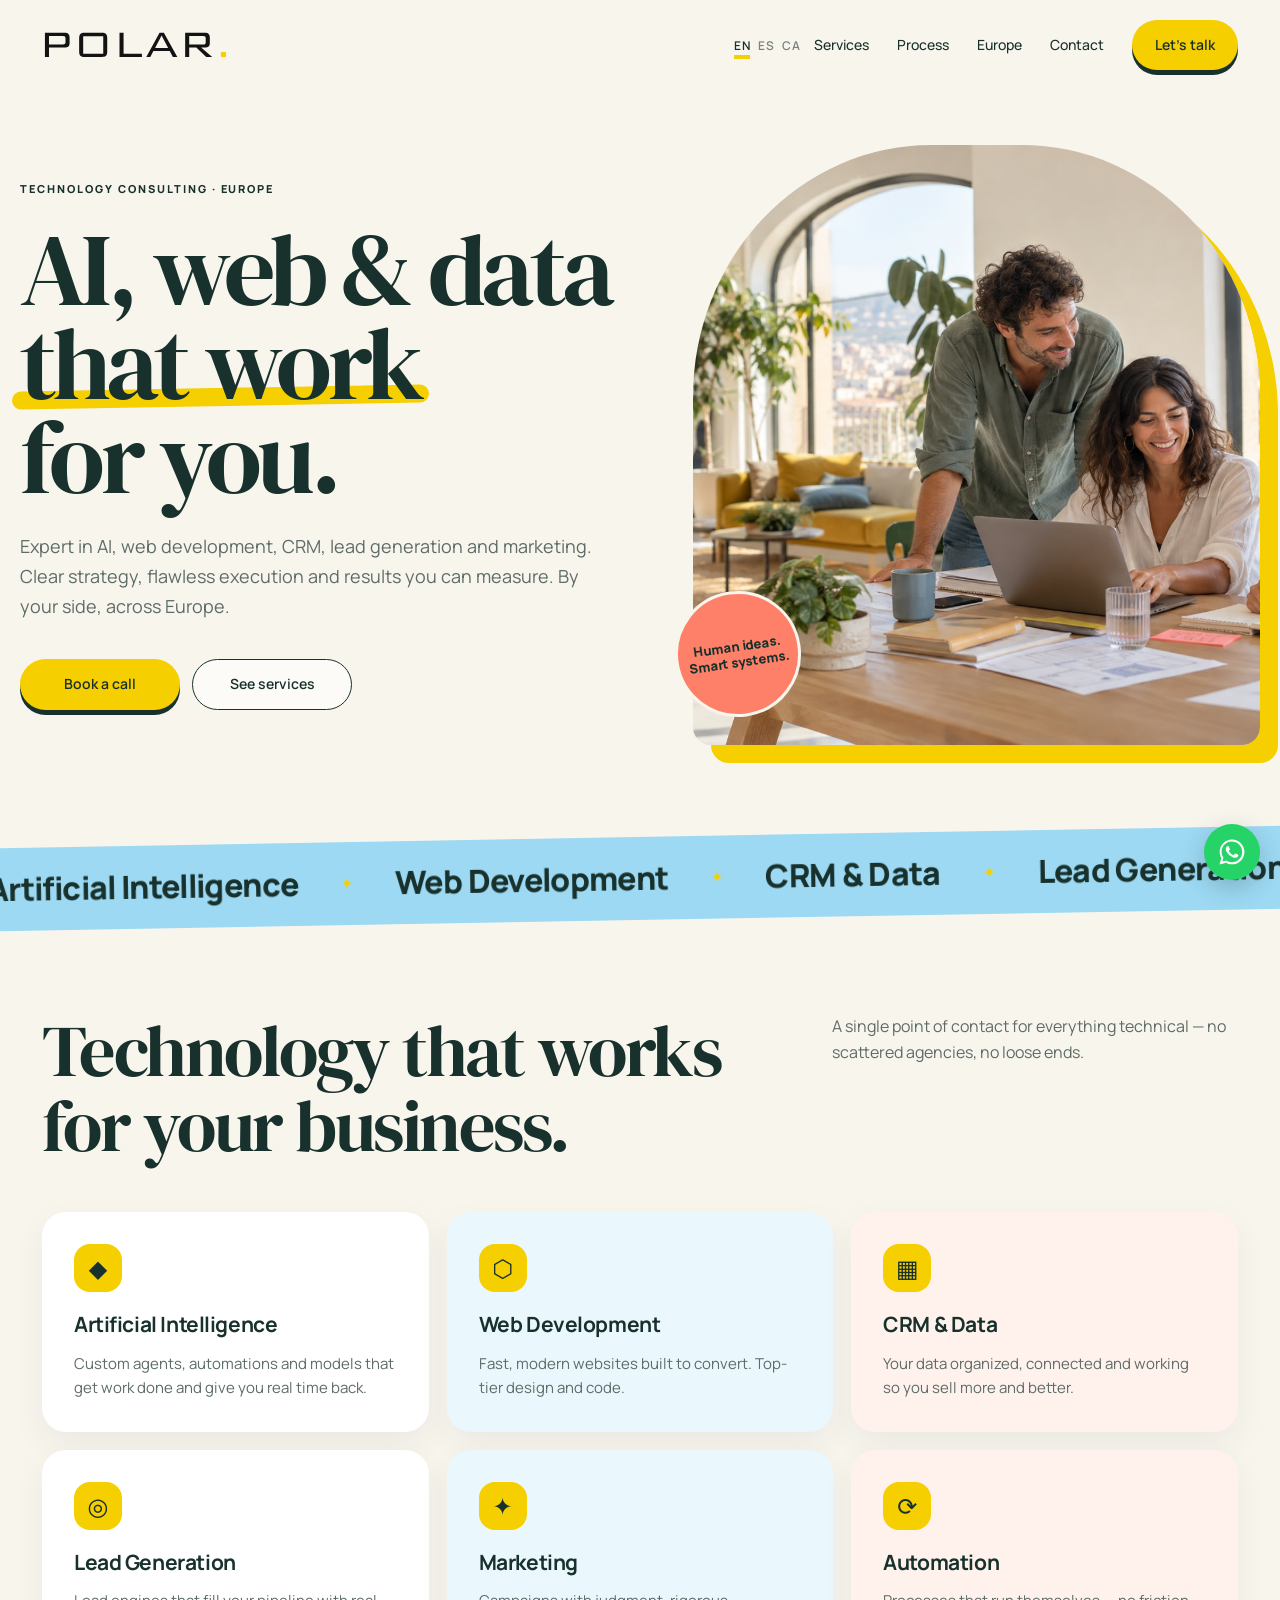
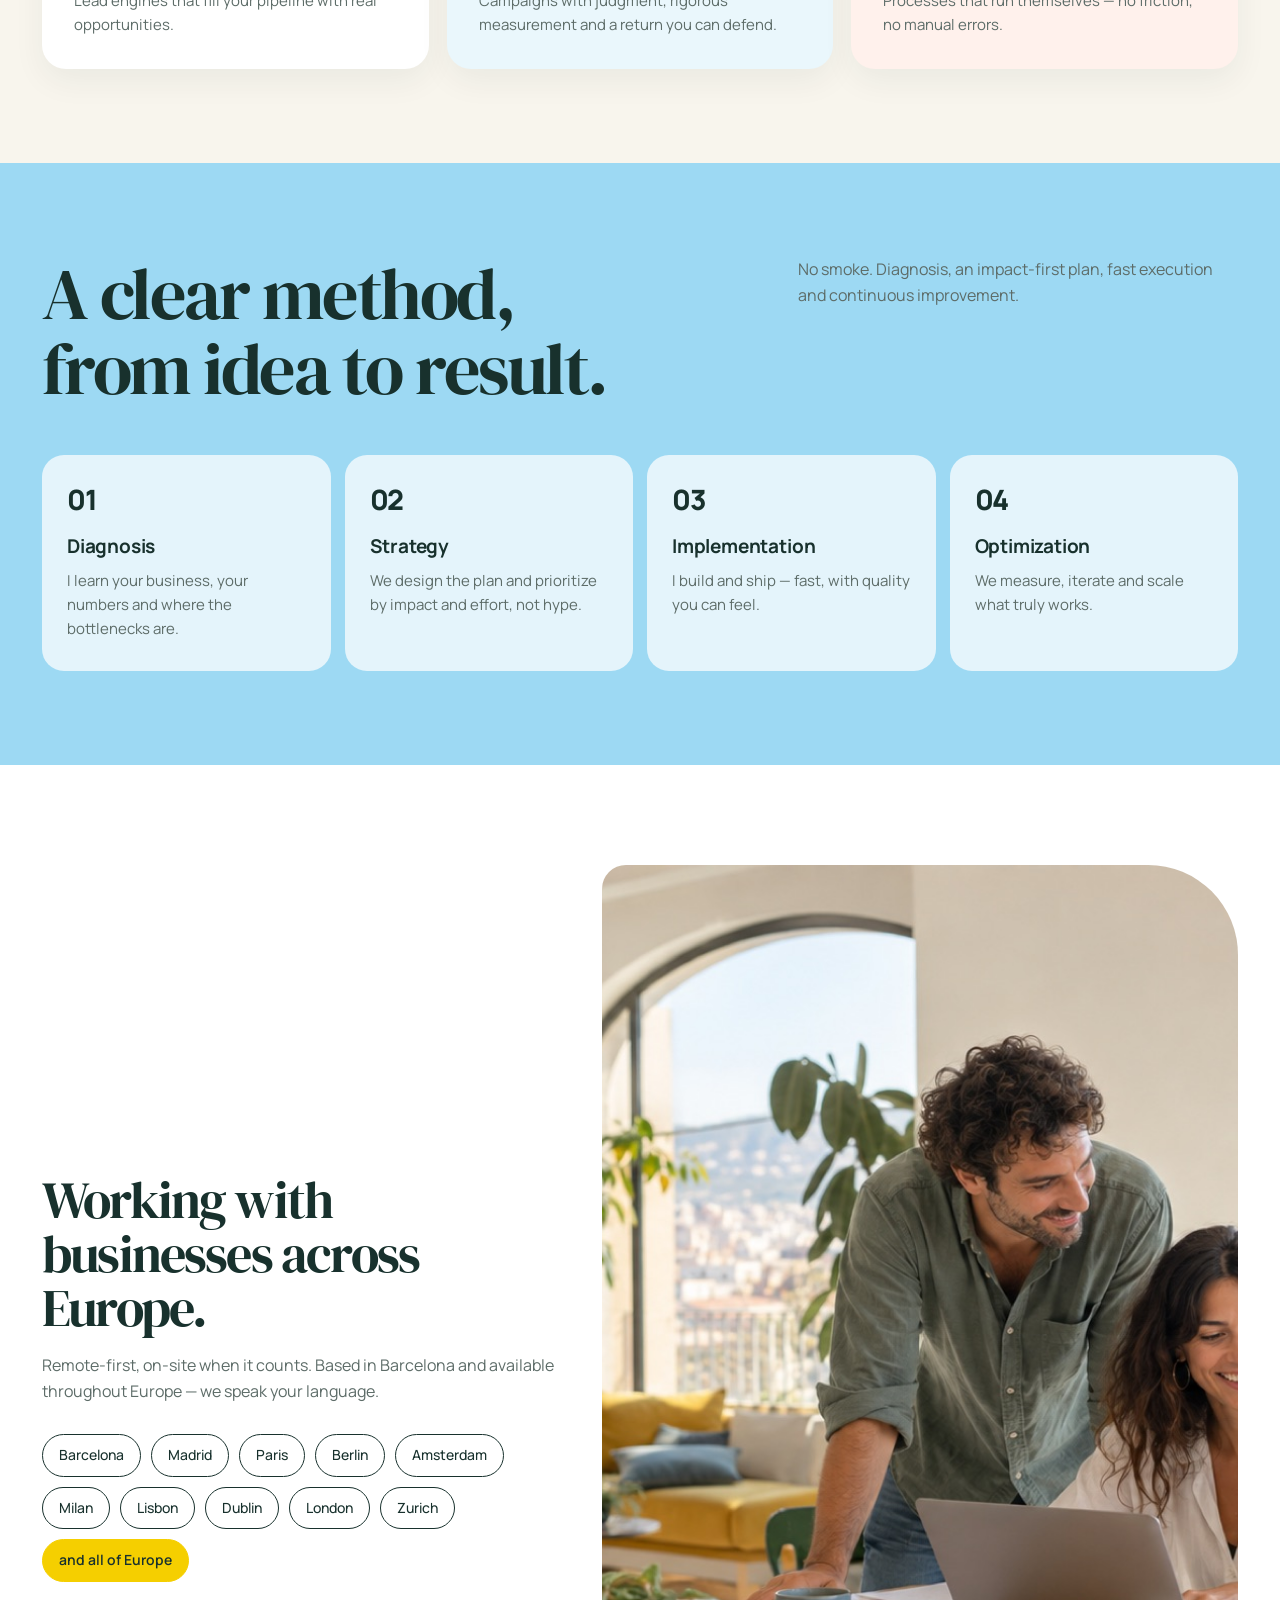
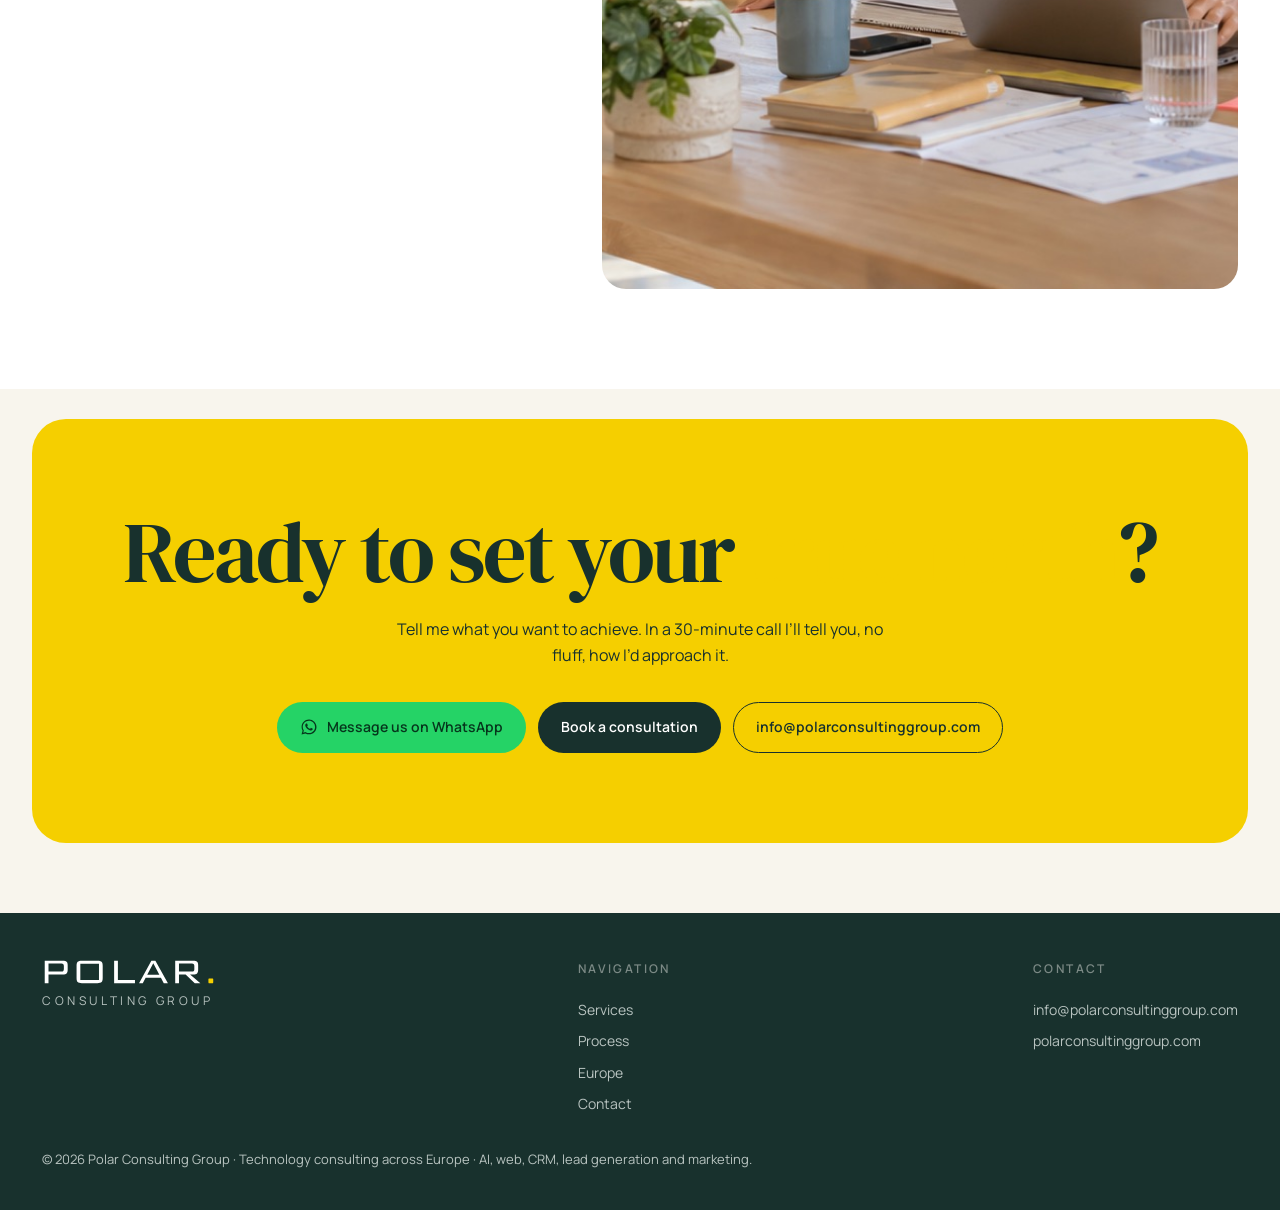
==== commit 13ecc606: "Polish mobile layout and social sharing preview" ====
--- a/index.html
+++ b/index.html
@@ -16,19 +16,21 @@
 <link rel="apple-touch-icon" href="/apple-touch-icon.png">
 <meta property="og:type" content="website">
 <meta property="og:locale" content="en_US">
-<meta property="og:title" content="Technology Consulting across Europe | AI, Web, CRM & Marketing · Polar Consulting Group">
-<meta property="og:description" content="Technology consulting across Europe. Expert in AI, web development, CRM, lead generation and marketing for businesses throughout Europe. Clear strategy, flawless execution and measurable results. Based in Barcelona, working remotely across the continent.">
+<meta property="og:title" content="Polar Consulting Group · Human ideas, smart systems">
+<meta property="og:description" content="AI, web, CRM and growth for ambitious businesses across Europe.">
 <meta property="og:url" content="https://polarconsultinggroup.com/">
 <meta property="og:site_name" content="Polar Consulting Group">
-<meta property="og:image" content="https://polarconsultinggroup.com/og-image.png">
+<meta property="og:image" content="https://polarconsultinggroup.com/og-image-v2.jpg">
+<meta property="og:image:width" content="1200">
+<meta property="og:image:height" content="630">
 <meta name="twitter:card" content="summary_large_image">
-<meta name="twitter:title" content="Technology Consulting across Europe | AI, Web, CRM & Marketing · Polar Consulting Group">
-<meta name="twitter:description" content="Technology consulting across Europe. Expert in AI, web development, CRM, lead generation and marketing for businesses throughout Europe. Clear strategy, flawless execution and measurable results. Based in Barcelona, working remotely across the continent.">
-<meta name="twitter:image" content="https://polarconsultinggroup.com/og-image.png">
+<meta name="twitter:title" content="Polar Consulting Group · Human ideas, smart systems">
+<meta name="twitter:description" content="AI, web, CRM and growth for ambitious businesses across Europe.">
+<meta name="twitter:image" content="https://polarconsultinggroup.com/og-image-v2.jpg">
 <link rel="preconnect" href="https://fonts.googleapis.com">
 <link rel="preconnect" href="https://fonts.gstatic.com" crossorigin>
 <link href="https://fonts.googleapis.com/css2?family=DM+Serif+Display&family=Manrope:wght@400;500;600;700;800&display=swap" rel="stylesheet">
-<script type="application/ld+json">{"@context":"https://schema.org","@type":"ProfessionalService","name":"Polar Consulting Group","description":"Technology consulting across Europe. Expert in AI, web development, CRM, lead generation and marketing for businesses throughout Europe. Clear strategy, flawless execution and measurable results. Based in Barcelona, working remotely across the continent.","url":"https://polarconsultinggroup.com/","email":"info@polarconsultinggroup.com","image":"https://polarconsultinggroup.com/og-image.png","logo":"https://polarconsultinggroup.com/logo.png","priceRange":"€€","inLanguage":"en","areaServed":[{"@type":"Place","name":"Europe"},{"@type":"Country","name":"Spain"},{"@type":"Country","name":"France"},{"@type":"Country","name":"Germany"},{"@type":"Country","name":"Netherlands"},{"@type":"Country","name":"Italy"},{"@type":"Country","name":"Portugal"},{"@type":"Country","name":"Ireland"},{"@type":"Country","name":"United Kingdom"},{"@type":"Country","name":"Switzerland"}],"address":{"@type":"PostalAddress","addressLocality":"Barcelona","addressRegion":"Catalunya","addressCountry":"ES"},"geo":{"@type":"GeoCoordinates","latitude":41.3874,"longitude":2.1686},"availableLanguage":["ca","es","en"],"knowsAbout":["Intel·ligència Artificial","Desenvolupament web","CRM","Captació de clients","Màrqueting digital","Automatització"],"hasOfferCatalog":{"@type":"OfferCatalog","name":"Serveis","itemListElement":[{"@type":"Offer","itemOffered":{"@type":"Service","name":"Artificial Intelligence","description":"Custom agents, automations and models that get work done and give you real time back."}},{"@type":"Offer","itemOffered":{"@type":"Service","name":"Web Development","description":"Fast, modern websites built to convert. Top-tier design and code."}},{"@type":"Offer","itemOffered":{"@type":"Service","name":"CRM & Data","description":"Your data organized, connected and working so you sell more and better."}},{"@type":"Offer","itemOffered":{"@type":"Service","name":"Lead Generation","description":"Lead engines that fill your pipeline with real opportunities."}},{"@type":"Offer","itemOffered":{"@type":"Service","name":"Marketing","description":"Campaigns with judgment, rigorous measurement and a return you can defend."}},{"@type":"Offer","itemOffered":{"@type":"Service","name":"Automation","description":"Processes that run themselves — no friction, no manual errors."}}]}}</script>
+<script type="application/ld+json">{"@context":"https://schema.org","@type":"ProfessionalService","name":"Polar Consulting Group","description":"Technology consulting across Europe. Expert in AI, web development, CRM, lead generation and marketing for businesses throughout Europe. Clear strategy, flawless execution and measurable results. Based in Barcelona, working remotely across the continent.","url":"https://polarconsultinggroup.com/","email":"info@polarconsultinggroup.com","image":"https://polarconsultinggroup.com/og-image-v2.jpg","logo":"https://polarconsultinggroup.com/logo.png","priceRange":"€€","inLanguage":"en","areaServed":[{"@type":"Place","name":"Europe"},{"@type":"Country","name":"Spain"},{"@type":"Country","name":"France"},{"@type":"Country","name":"Germany"},{"@type":"Country","name":"Netherlands"},{"@type":"Country","name":"Italy"},{"@type":"Country","name":"Portugal"},{"@type":"Country","name":"Ireland"},{"@type":"Country","name":"United Kingdom"},{"@type":"Country","name":"Switzerland"}],"address":{"@type":"PostalAddress","addressLocality":"Barcelona","addressRegion":"Catalunya","addressCountry":"ES"},"geo":{"@type":"GeoCoordinates","latitude":41.3874,"longitude":2.1686},"availableLanguage":["ca","es","en"],"knowsAbout":["Intel·ligència Artificial","Desenvolupament web","CRM","Captació de clients","Màrqueting digital","Automatització"],"hasOfferCatalog":{"@type":"OfferCatalog","name":"Serveis","itemListElement":[{"@type":"Offer","itemOffered":{"@type":"Service","name":"Artificial Intelligence","description":"Custom agents, automations and models that get work done and give you real time back."}},{"@type":"Offer","itemOffered":{"@type":"Service","name":"Web Development","description":"Fast, modern websites built to convert. Top-tier design and code."}},{"@type":"Offer","itemOffered":{"@type":"Service","name":"CRM & Data","description":"Your data organized, connected and working so you sell more and better."}},{"@type":"Offer","itemOffered":{"@type":"Service","name":"Lead Generation","description":"Lead engines that fill your pipeline with real opportunities."}},{"@type":"Offer","itemOffered":{"@type":"Service","name":"Marketing","description":"Campaigns with judgment, rigorous measurement and a return you can defend."}},{"@type":"Offer","itemOffered":{"@type":"Service","name":"Automation","description":"Processes that run themselves — no friction, no manual errors."}}]}}</script>
 <style>
   :root{--ink:#0C0C0D;--ink2:#141416;--surf:#181819;--line:rgba(247,245,241,.10);--bone:#F7F5F1;--stone:#9A9893;--stone2:#6E6C68;--gold:#F5CF00;--r:14px;--maxw:1180px}
   *{margin:0;padding:0;box-sizing:border-box}
@@ -158,7 +160,7 @@
   .btn{border-radius:999px;padding:13px 22px}.btn-gold{color:var(--ink);box-shadow:0 5px 0 var(--ink)}.btn-gold:hover{transform:translateY(-2px);box-shadow:0 7px 0 var(--ink)}
   .btn-ghost{border-color:var(--ink);color:var(--ink);background:rgba(255,255,255,.6)}
   .hero{min-height:auto;padding:132px 0 72px}.hero::after{display:none}.hero-in{padding:0;display:grid;gap:46px;align-items:center}
-  .hero-copy{position:relative;z-index:2}.hero h1{font-family:'DM Serif Display',serif;font-weight:400;font-size:clamp(52px,8vw,108px);line-height:.92;letter-spacing:-.045em;margin-top:24px}.hero h1 .gold{color:var(--ink);position:relative;display:inline-block}.hero h1 .gold:after{content:"";position:absolute;left:-2%;right:-2%;bottom:.04em;height:.18em;background:var(--gold);z-index:-1;border-radius:10px;transform:rotate(-1deg)}
+  .hero-copy{position:relative;z-index:2}.hero h1{font-family:'DM Serif Display',serif;font-weight:400;font-size:clamp(52px,8vw,108px);line-height:.92;letter-spacing:-.045em;margin-top:24px}.hero h1 .ln{overflow:visible;padding-bottom:.12em;margin-bottom:-.12em}.hero h1 .gold{color:var(--ink);position:relative;display:inline-block}.hero h1 .gold:after{content:"";position:absolute;left:-2%;right:-2%;bottom:.04em;height:.18em;background:var(--gold);z-index:-1;border-radius:10px;transform:rotate(-1deg)}
   .hero p.lead{color:var(--stone);font-size:18px;max-width:580px}.hero-visual{position:relative;min-height:430px}.hero-photo{width:100%;height:100%;min-height:430px;object-fit:cover;border-radius:42% 42% 18px 18px;box-shadow:18px 18px 0 var(--gold)}
   .hero-badge{position:absolute;left:-18px;bottom:28px;width:126px;height:126px;border-radius:50%;background:var(--coral);display:grid;place-items:center;text-align:center;font-size:13px;font-weight:800;line-height:1.25;transform:rotate(-8deg);border:3px solid var(--cream)}
   .ticker{background:var(--sky);border:0;padding:16px 0;transform:rotate(-1deg);width:102%;margin-left:-1%}.ticker-track span{color:var(--ink);font-weight:800}
@@ -169,7 +171,7 @@
   .cta-final{margin:30px 18px 70px;padding:90px 0;background:var(--gold);border-radius:34px}.cta-final p{color:var(--ink)}.cta-final .btn-gold{background:var(--ink);color:#fff;box-shadow:none}.cta-final .btn-ghost{background:transparent}.glow{display:none}
   footer{background:var(--ink);color:#fff;border:0}.foot-col,.foot-note,.foot-tag{color:#b9c4c1}.foot-img{filter:none}.wa-float{box-shadow:0 8px 24px rgba(24,49,45,.24)}
   @media(min-width:820px){.hero-in{grid-template-columns:1.05fr .95fr}.hero{padding:145px 0 92px}.hero-visual{height:600px}.hero-photo{min-height:600px}.people-band{grid-template-columns:.9fr 1.1fr}.cta-final{margin-left:32px;margin-right:32px}.step{padding:30px 25px}.proc{gap:14px}.sec-head{align-items:start}}
-  @media(max-width:819px){.hero h1 .ln i{transform:none!important}.hero-visual{order:-1;min-height:360px}.hero-photo{min-height:360px}.hero-badge{left:6px}.hero{padding-top:105px}.cta-final{margin-left:10px;margin-right:10px}.brand-img{height:23px}}
+  @media(max-width:819px){.hero-in{padding-left:22px;padding-right:22px;gap:62px}.hero h1 .ln i{transform:none!important}.hero-visual{order:-1;min-height:360px}.hero-photo{min-height:360px}.hero-badge{left:6px}.hero{padding-top:118px}.people-photo{display:none}.people-band{display:block}.cta-final{margin-left:10px;margin-right:10px}.brand-img{height:23px}}
 </style>
 </head>
 <body>
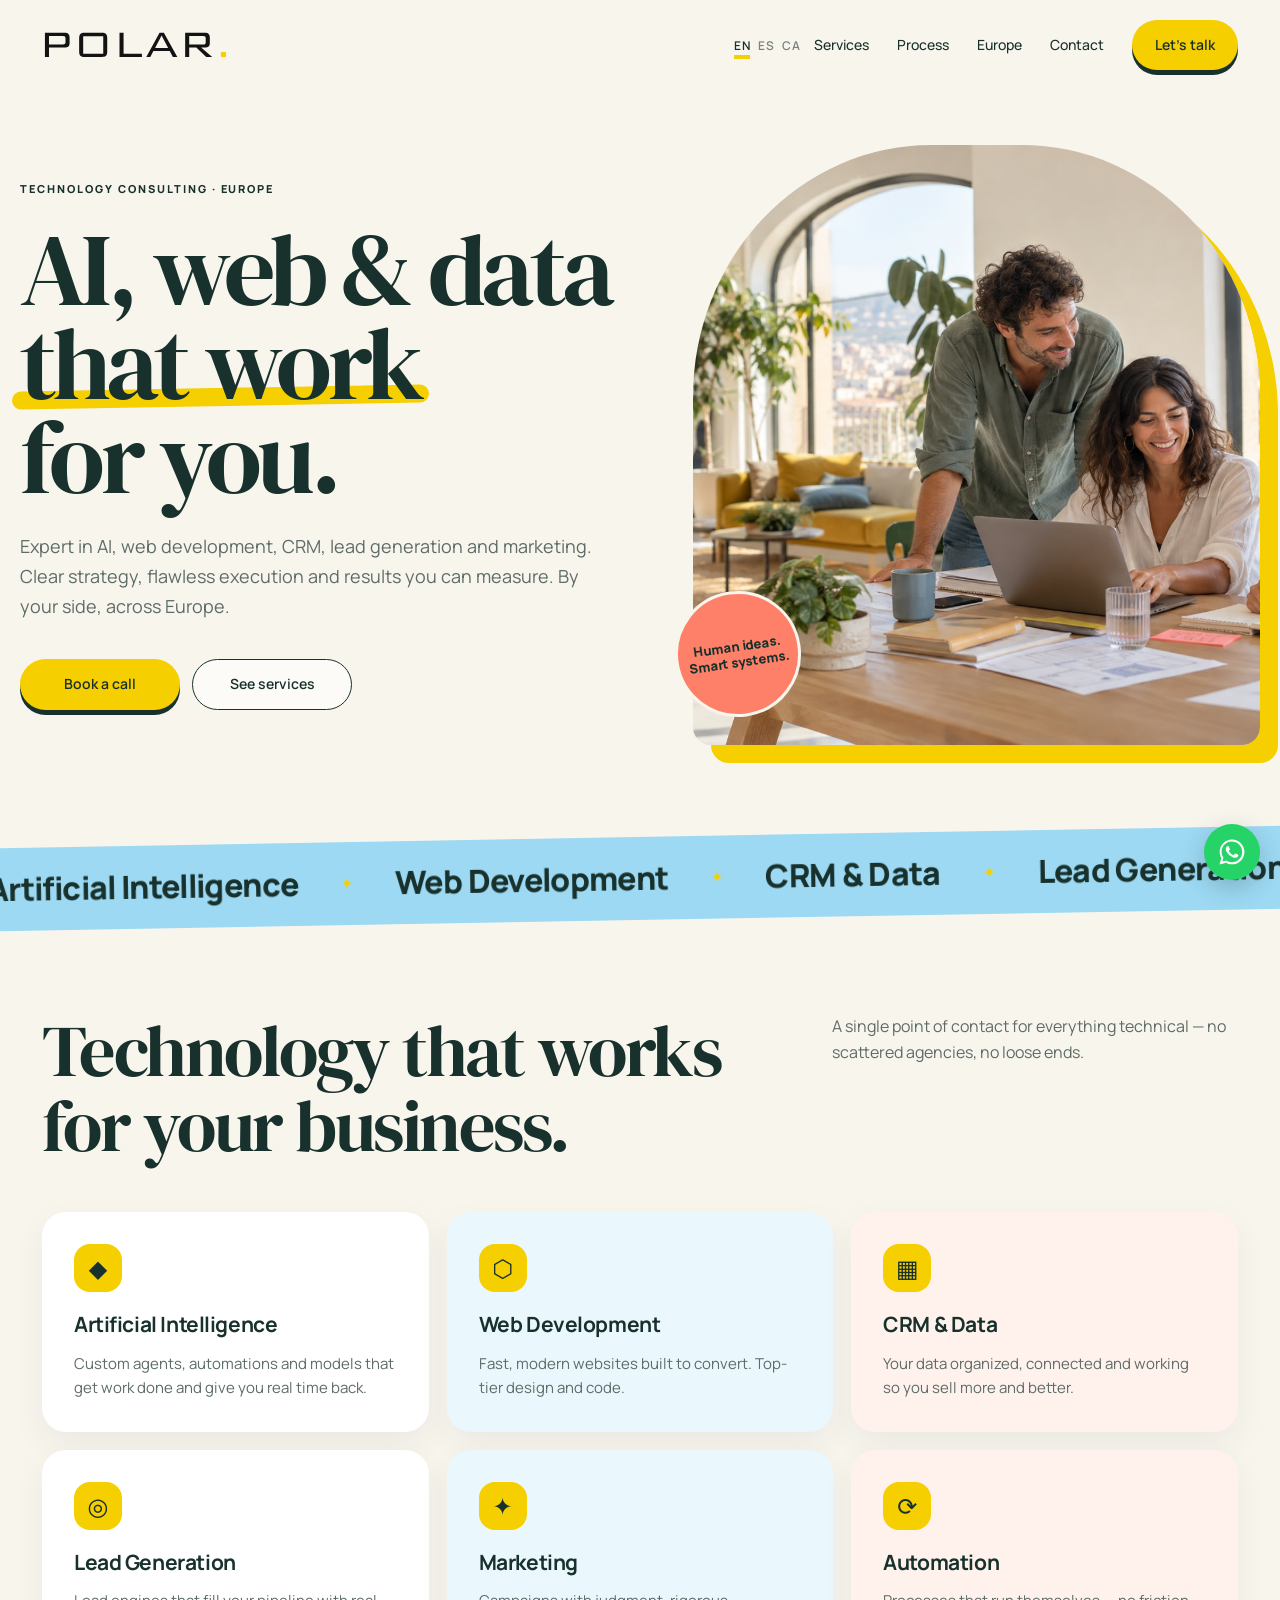
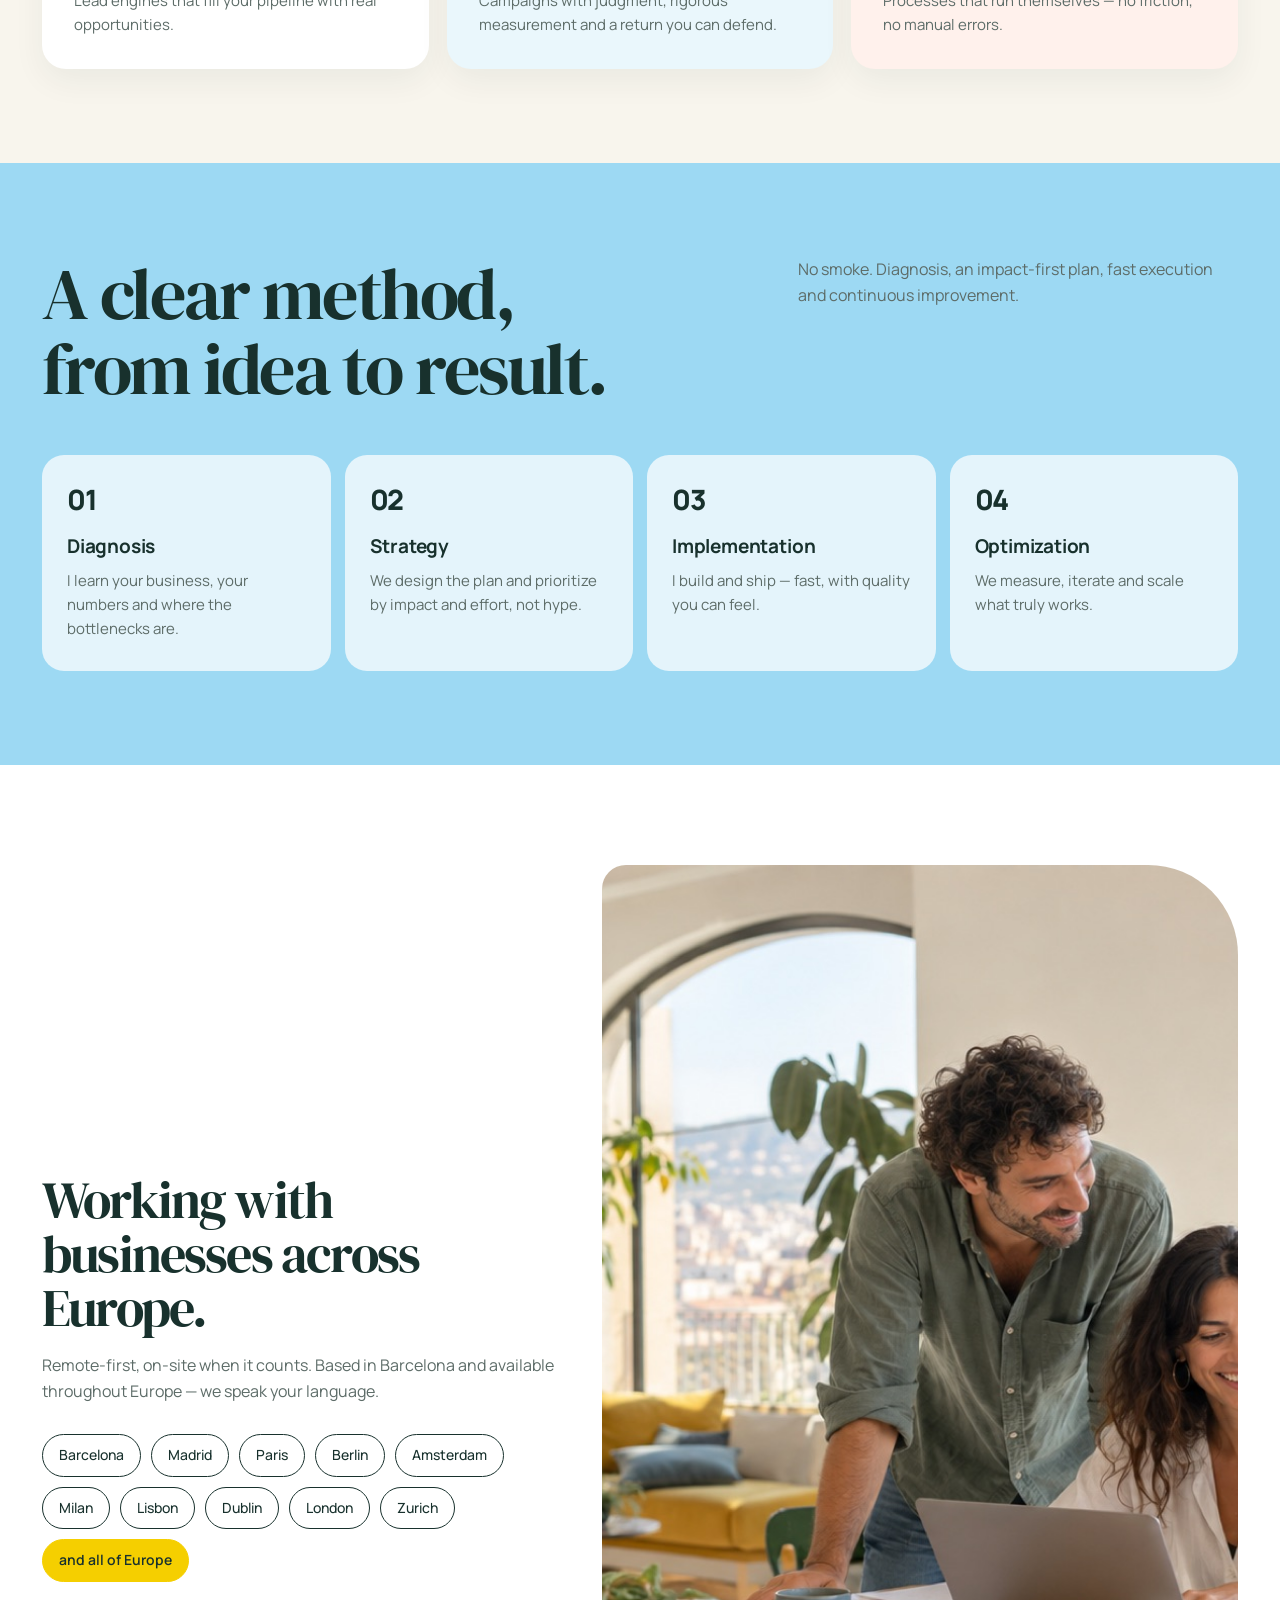
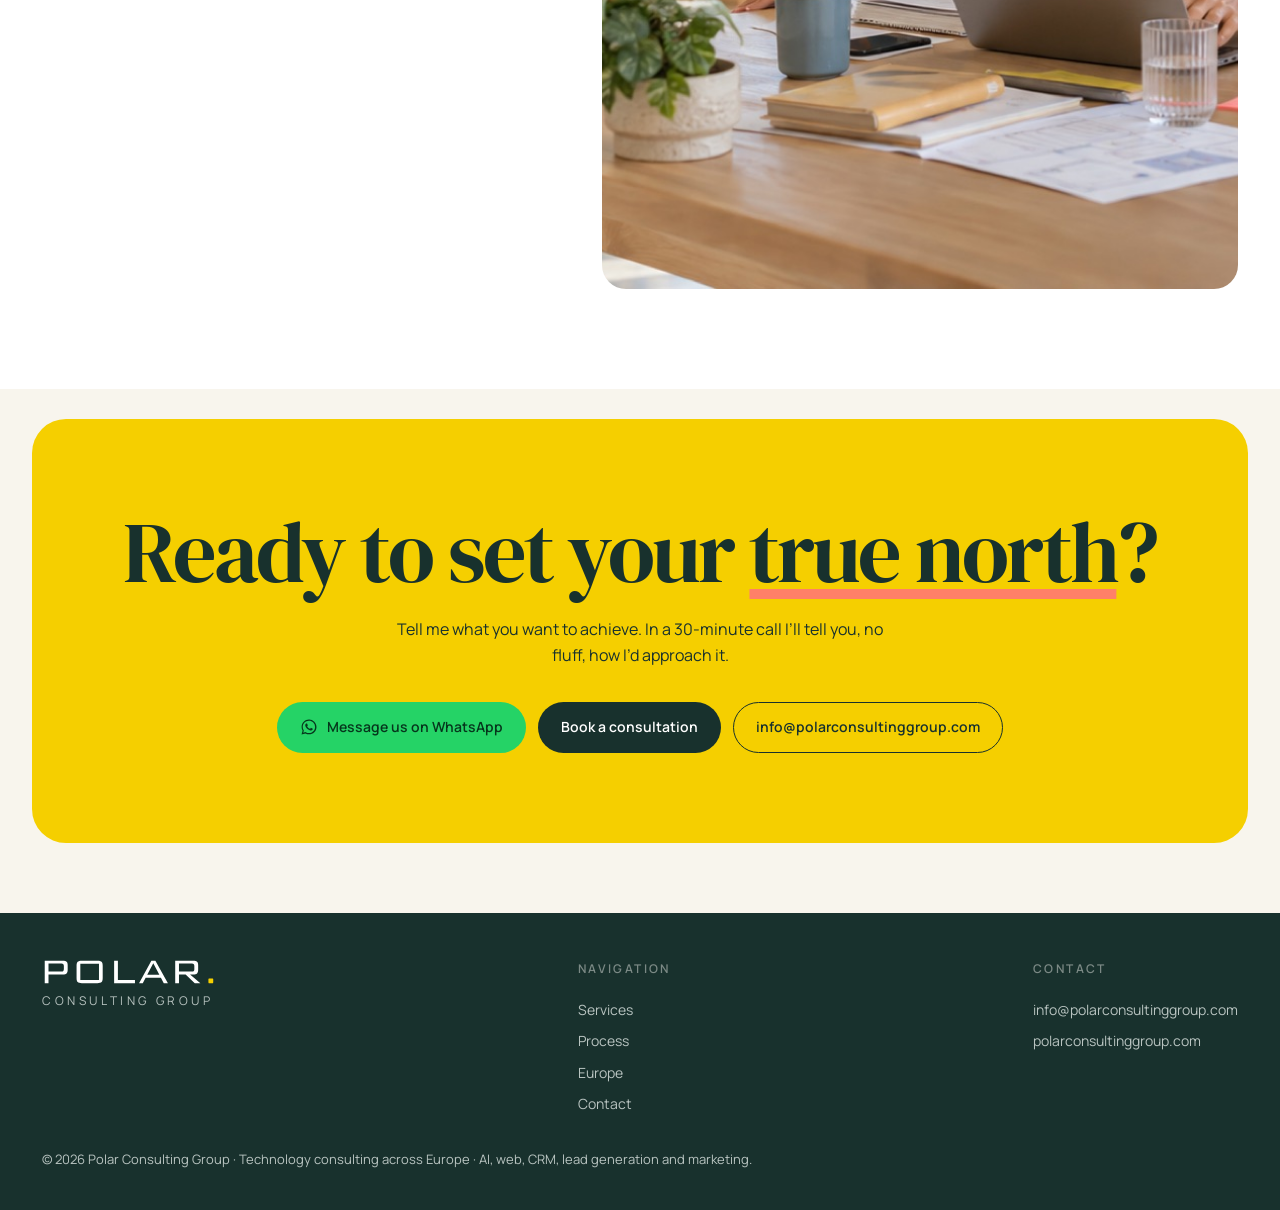
==== commit fff2cda5: "Fix true north CTA contrast" ====
--- a/index.html
+++ b/index.html
@@ -168,7 +168,7 @@
   .svc-grid{gap:18px}.svc{border:0;background:#fff;padding:32px;border-radius:var(--r);box-shadow:0 12px 32px rgba(24,49,45,.06)}.svc:nth-child(2),.svc:nth-child(5){background:#eaf7fc}.svc:nth-child(3),.svc:nth-child(6){background:#fff1ec}.svc:hover{border:0;transform:translateY(-7px) rotate(.5deg)}.svc::before{display:none}.svc .ico{color:var(--ink);width:48px;height:48px;border-radius:16px;background:var(--gold);display:grid;place-items:center}.svc h3{font-size:21px}.svc p{color:var(--stone)}
   #proces{background:var(--sky)!important}.proc{gap:14px}.step{border:0!important;background:rgba(255,255,255,.72);padding:28px;border-radius:22px}.step .pnum{color:var(--ink);-webkit-text-stroke:0;font-size:28px}.step:hover .pnum{color:var(--coral);-webkit-text-stroke:0}
   .maresme{background:#fff;padding:100px 0}.people-band{display:grid;gap:40px;align-items:center}.people-photo{width:100%;aspect-ratio:4/3;object-fit:cover;border-radius:24px 90px 24px 24px}.town{border-color:var(--ink);color:var(--ink);background:#fff}.town.more{color:var(--ink)}
-  .cta-final{margin:30px 18px 70px;padding:90px 0;background:var(--gold);border-radius:34px}.cta-final p{color:var(--ink)}.cta-final .btn-gold{background:var(--ink);color:#fff;box-shadow:none}.cta-final .btn-ghost{background:transparent}.glow{display:none}
+  .cta-final{margin:30px 18px 70px;padding:90px 0;background:var(--gold);border-radius:34px}.cta-final p{color:var(--ink)}.cta-final .gold{color:var(--ink);text-decoration:underline;text-decoration-color:var(--coral);text-decoration-thickness:.12em;text-underline-offset:.08em}.cta-final .btn-gold{background:var(--ink);color:#fff;box-shadow:none}.cta-final .btn-ghost{background:transparent}.glow{display:none}
   footer{background:var(--ink);color:#fff;border:0}.foot-col,.foot-note,.foot-tag{color:#b9c4c1}.foot-img{filter:none}.wa-float{box-shadow:0 8px 24px rgba(24,49,45,.24)}
   @media(min-width:820px){.hero-in{grid-template-columns:1.05fr .95fr}.hero{padding:145px 0 92px}.hero-visual{height:600px}.hero-photo{min-height:600px}.people-band{grid-template-columns:.9fr 1.1fr}.cta-final{margin-left:32px;margin-right:32px}.step{padding:30px 25px}.proc{gap:14px}.sec-head{align-items:start}}
   @media(max-width:819px){.hero-in{padding-left:22px;padding-right:22px;gap:62px}.hero h1 .ln i{transform:none!important}.hero-visual{order:-1;min-height:360px}.hero-photo{min-height:360px}.hero-badge{left:6px}.hero{padding-top:118px}.people-photo{display:none}.people-band{display:block}.cta-final{margin-left:10px;margin-right:10px}.brand-img{height:23px}}
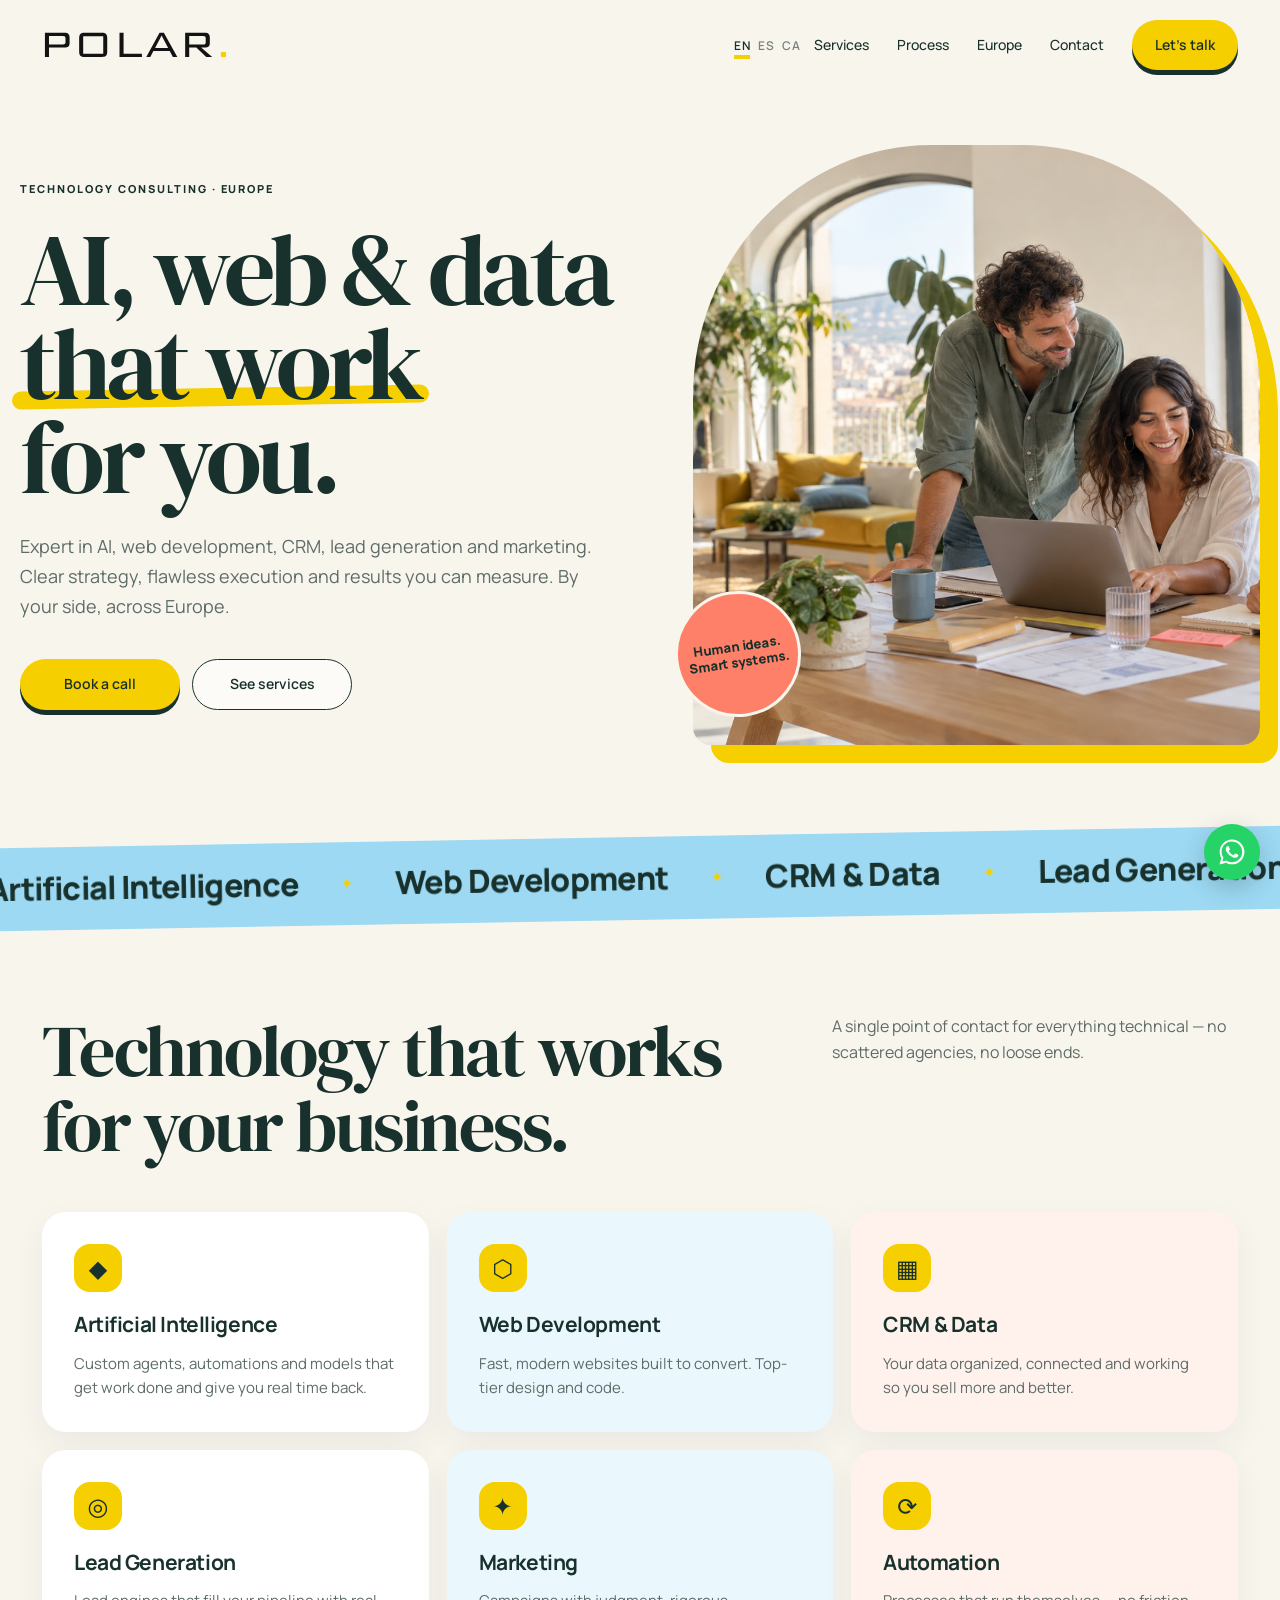
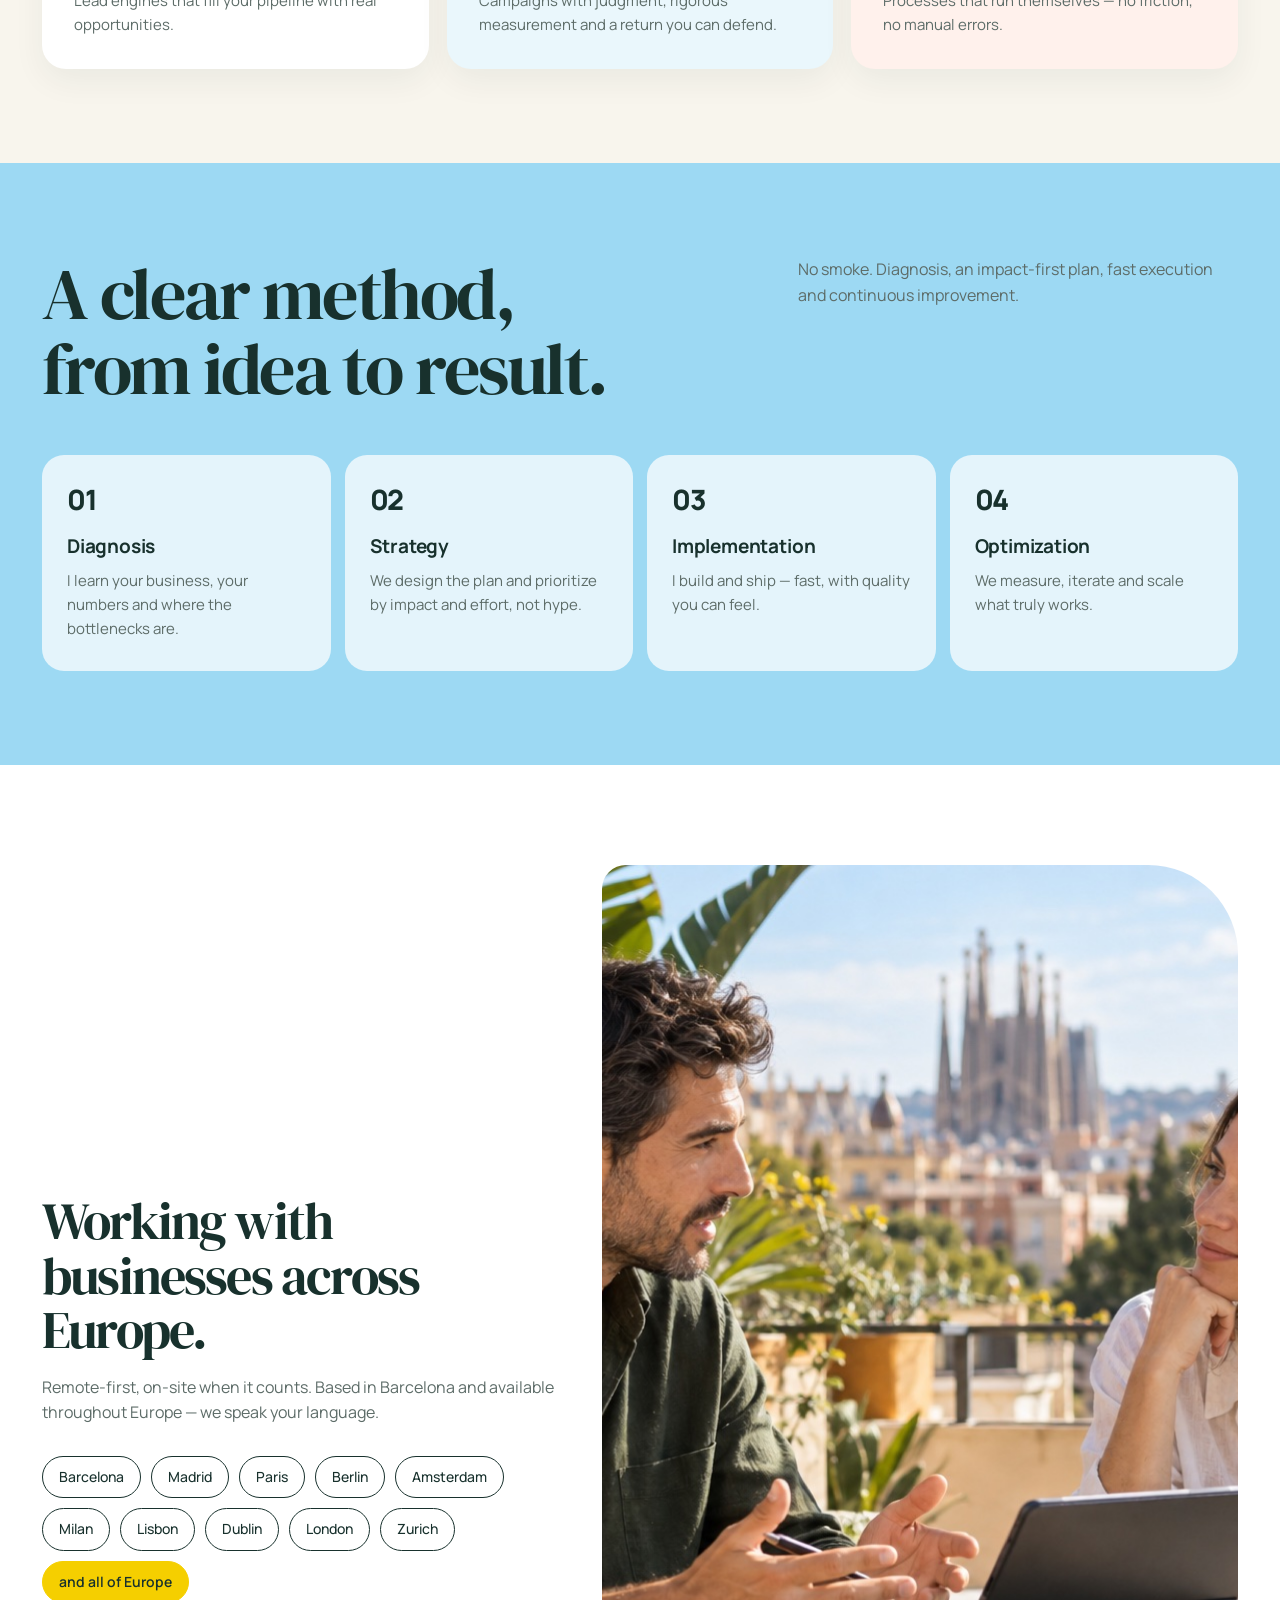
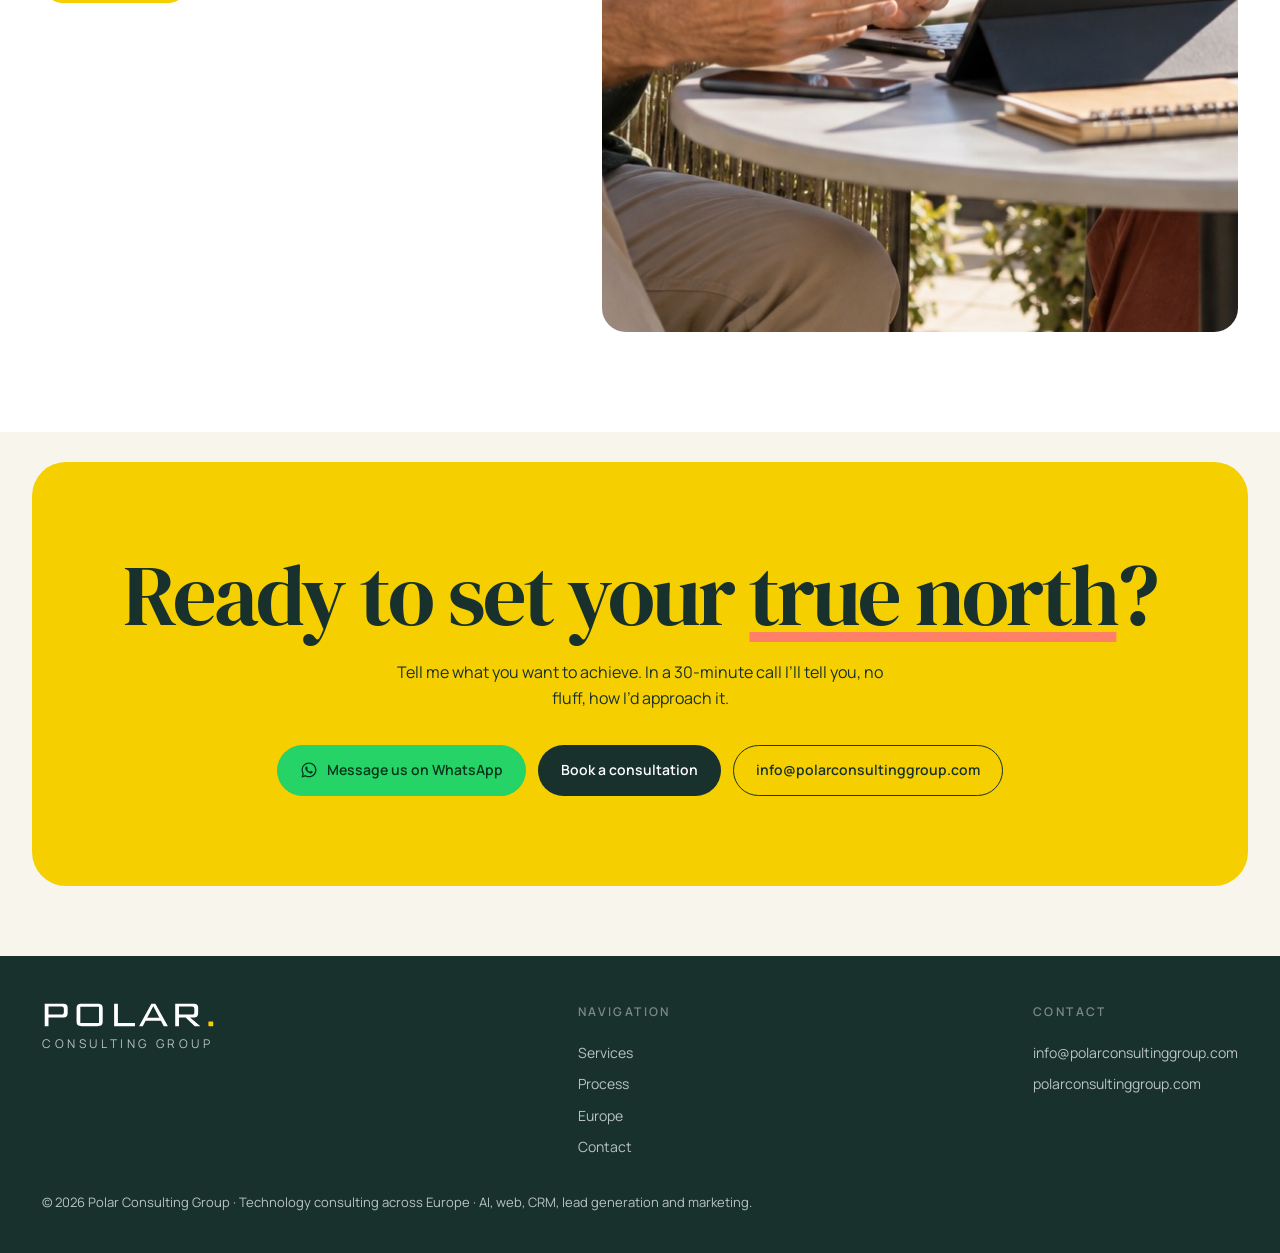
==== commit 5827c998: "Add distinct Europe consulting photograph" ====
--- a/index.html
+++ b/index.html
@@ -186,7 +186,7 @@
 <main id="main">
 <section class="block" id="serveis"><div class="wrap"><div class="sec-head"><h2 class="rv">Technology that works for your business.</h2><p class="rv">A single point of contact for everything technical — no scattered agencies, no loose ends.</p></div><div class="svc-grid"><article class="svc rv" data-cursor><div class="ico" aria-hidden="true">◆</div><h3>Artificial Intelligence</h3><p>Custom agents, automations and models that get work done and give you real time back.</p></article><article class="svc rv" data-cursor><div class="ico" aria-hidden="true">⬡</div><h3>Web Development</h3><p>Fast, modern websites built to convert. Top-tier design and code.</p></article><article class="svc rv" data-cursor><div class="ico" aria-hidden="true">▦</div><h3>CRM & Data</h3><p>Your data organized, connected and working so you sell more and better.</p></article><article class="svc rv" data-cursor><div class="ico" aria-hidden="true">◎</div><h3>Lead Generation</h3><p>Lead engines that fill your pipeline with real opportunities.</p></article><article class="svc rv" data-cursor><div class="ico" aria-hidden="true">✦</div><h3>Marketing</h3><p>Campaigns with judgment, rigorous measurement and a return you can defend.</p></article><article class="svc rv" data-cursor><div class="ico" aria-hidden="true">⟳</div><h3>Automation</h3><p>Processes that run themselves — no friction, no manual errors.</p></article></div></div></section>
 <section class="block" id="proces" style="background:var(--ink2)"><div class="wrap"><div class="sec-head"><h2 class="rv">A clear method,<br>from idea to result.</h2><p class="rv">No smoke. Diagnosis, an impact-first plan, fast execution and continuous improvement.</p></div><div class="proc"><div class="step rv" data-cursor><div class="pnum">01</div><h4>Diagnosis</h4><p>I learn your business, your numbers and where the bottlenecks are.</p></div><div class="step rv" data-cursor><div class="pnum">02</div><h4>Strategy</h4><p>We design the plan and prioritize by impact and effort, not hype.</p></div><div class="step rv" data-cursor><div class="pnum">03</div><h4>Implementation</h4><p>I build and ship — fast, with quality you can feel.</p></div><div class="step rv" data-cursor><div class="pnum">04</div><h4>Optimization</h4><p>We measure, iterate and scale what truly works.</p></div></div></div></section>
-<section class="maresme" id="maresme"><div class="wrap people-band"><div><h2 class="rv">Working with businesses across Europe.</h2><p class="rv">Remote-first, on-site when it counts. Based in Barcelona and available throughout Europe — we speak your language.</p><div class="towns rv"><span class="town">Barcelona</span><span class="town">Madrid</span><span class="town">Paris</span><span class="town">Berlin</span><span class="town">Amsterdam</span><span class="town">Milan</span><span class="town">Lisbon</span><span class="town">Dublin</span><span class="town">London</span><span class="town">Zurich</span><span class="town more">and all of Europe</span></div></div><img src="/team-barcelona.jpg" alt="People collaborating in a bright Barcelona studio" class="people-photo rv" loading="lazy" width="1536" height="1024"></div></section>
+<section class="maresme" id="maresme"><div class="wrap people-band"><div><h2 class="rv">Working with businesses across Europe.</h2><p class="rv">Remote-first, on-site when it counts. Based in Barcelona and available throughout Europe — we speak your language.</p><div class="towns rv"><span class="town">Barcelona</span><span class="town">Madrid</span><span class="town">Paris</span><span class="town">Berlin</span><span class="town">Amsterdam</span><span class="town">Milan</span><span class="town">Lisbon</span><span class="town">Dublin</span><span class="town">London</span><span class="town">Zurich</span><span class="town more">and all of Europe</span></div></div><img src="/europe-conversation.jpg" alt="A technology strategy conversation overlooking Barcelona" class="people-photo rv" loading="lazy" width="1600" height="1067"></div></section>
 <section class="cta-final" id="contacte"><div class="glow" aria-hidden="true"></div><div class="wrap"><h2 class="rv">Ready to set your <span class="gold">true north</span>?</h2><p class="rv">Tell me what you want to achieve. In a 30-minute call I’ll tell you, no fluff, how I’d approach it.</p><div class="cta rv"><a href="https://wa.me/34647069850" class="btn btn-wa mag" data-cursor><svg viewBox="0 0 24 24" width="18" height="18" aria-hidden="true" style="vertical-align:-4px"><path fill="currentColor" d="M12.04 2c-5.46 0-9.91 4.45-9.91 9.91 0 1.75.46 3.45 1.32 4.95L2 22l5.25-1.38c1.45.79 3.08 1.21 4.79 1.21h.01c5.46 0 9.91-4.45 9.91-9.91 0-2.65-1.03-5.14-2.9-7.01A9.82 9.82 0 0 0 12.04 2zm0 18.15h-.01c-1.52 0-3.01-.41-4.3-1.18l-.31-.18-3.12.82.83-3.04-.2-.31a8.2 8.2 0 0 1-1.26-4.37c0-4.54 3.7-8.23 8.24-8.23 2.2 0 4.27.86 5.82 2.42a8.18 8.18 0 0 1 2.41 5.82c0 4.54-3.69 8.23-8.23 8.23zm4.52-6.16c-.25-.12-1.47-.72-1.69-.81-.23-.08-.39-.12-.56.13-.16.25-.64.81-.79.97-.14.17-.29.19-.54.06-.25-.12-1.05-.39-1.99-1.23-.74-.66-1.23-1.47-1.38-1.72-.14-.25-.02-.38.11-.51.11-.11.25-.29.37-.43.12-.14.16-.25.25-.41.08-.17.04-.31-.02-.43-.06-.12-.56-1.34-.76-1.84-.2-.48-.41-.42-.56-.43h-.48c-.17 0-.43.06-.66.31-.23.25-.86.85-.86 2.07 0 1.22.89 2.4 1.01 2.56.12.17 1.75 2.67 4.23 3.74.59.26 1.05.41 1.41.52.59.19 1.13.16 1.56.1.48-.07 1.47-.6 1.68-1.18.21-.58.21-1.07.14-1.18-.06-.1-.22-.16-.47-.28z"/></svg> Message us on WhatsApp</a><a href="https://wa.me/34647069850" class="btn btn-gold mag" data-cursor target="_blank" rel="noopener">Book a consultation</a><a href="mailto:info@polarconsultinggroup.com" class="btn btn-ghost mag" data-cursor>info@polarconsultinggroup.com</a></div></div></section>
 </main>
 <a class="wa-float" href="https://wa.me/34647069850" aria-label="WhatsApp 647 06 98 50" target="_blank" rel="noopener"><svg viewBox="0 0 24 24" width="18" height="18" aria-hidden="true" style="vertical-align:-4px"><path fill="currentColor" d="M12.04 2c-5.46 0-9.91 4.45-9.91 9.91 0 1.75.46 3.45 1.32 4.95L2 22l5.25-1.38c1.45.79 3.08 1.21 4.79 1.21h.01c5.46 0 9.91-4.45 9.91-9.91 0-2.65-1.03-5.14-2.9-7.01A9.82 9.82 0 0 0 12.04 2zm0 18.15h-.01c-1.52 0-3.01-.41-4.3-1.18l-.31-.18-3.12.82.83-3.04-.2-.31a8.2 8.2 0 0 1-1.26-4.37c0-4.54 3.7-8.23 8.24-8.23 2.2 0 4.27.86 5.82 2.42a8.18 8.18 0 0 1 2.41 5.82c0 4.54-3.69 8.23-8.23 8.23zm4.52-6.16c-.25-.12-1.47-.72-1.69-.81-.23-.08-.39-.12-.56.13-.16.25-.64.81-.79.97-.14.17-.29.19-.54.06-.25-.12-1.05-.39-1.99-1.23-.74-.66-1.23-1.47-1.38-1.72-.14-.25-.02-.38.11-.51.11-.11.25-.29.37-.43.12-.14.16-.25.25-.41.08-.17.04-.31-.02-.43-.06-.12-.56-1.34-.76-1.84-.2-.48-.41-.42-.56-.43h-.48c-.17 0-.43.06-.66.31-.23.25-.86.85-.86 2.07 0 1.22.89 2.4 1.01 2.56.12.17 1.75 2.67 4.23 3.74.59.26 1.05.41 1.41.52.59.19 1.13.16 1.56.1.48-.07 1.47-.6 1.68-1.18.21-.58.21-1.07.14-1.18-.06-.1-.22-.16-.47-.28z"/></svg></a>
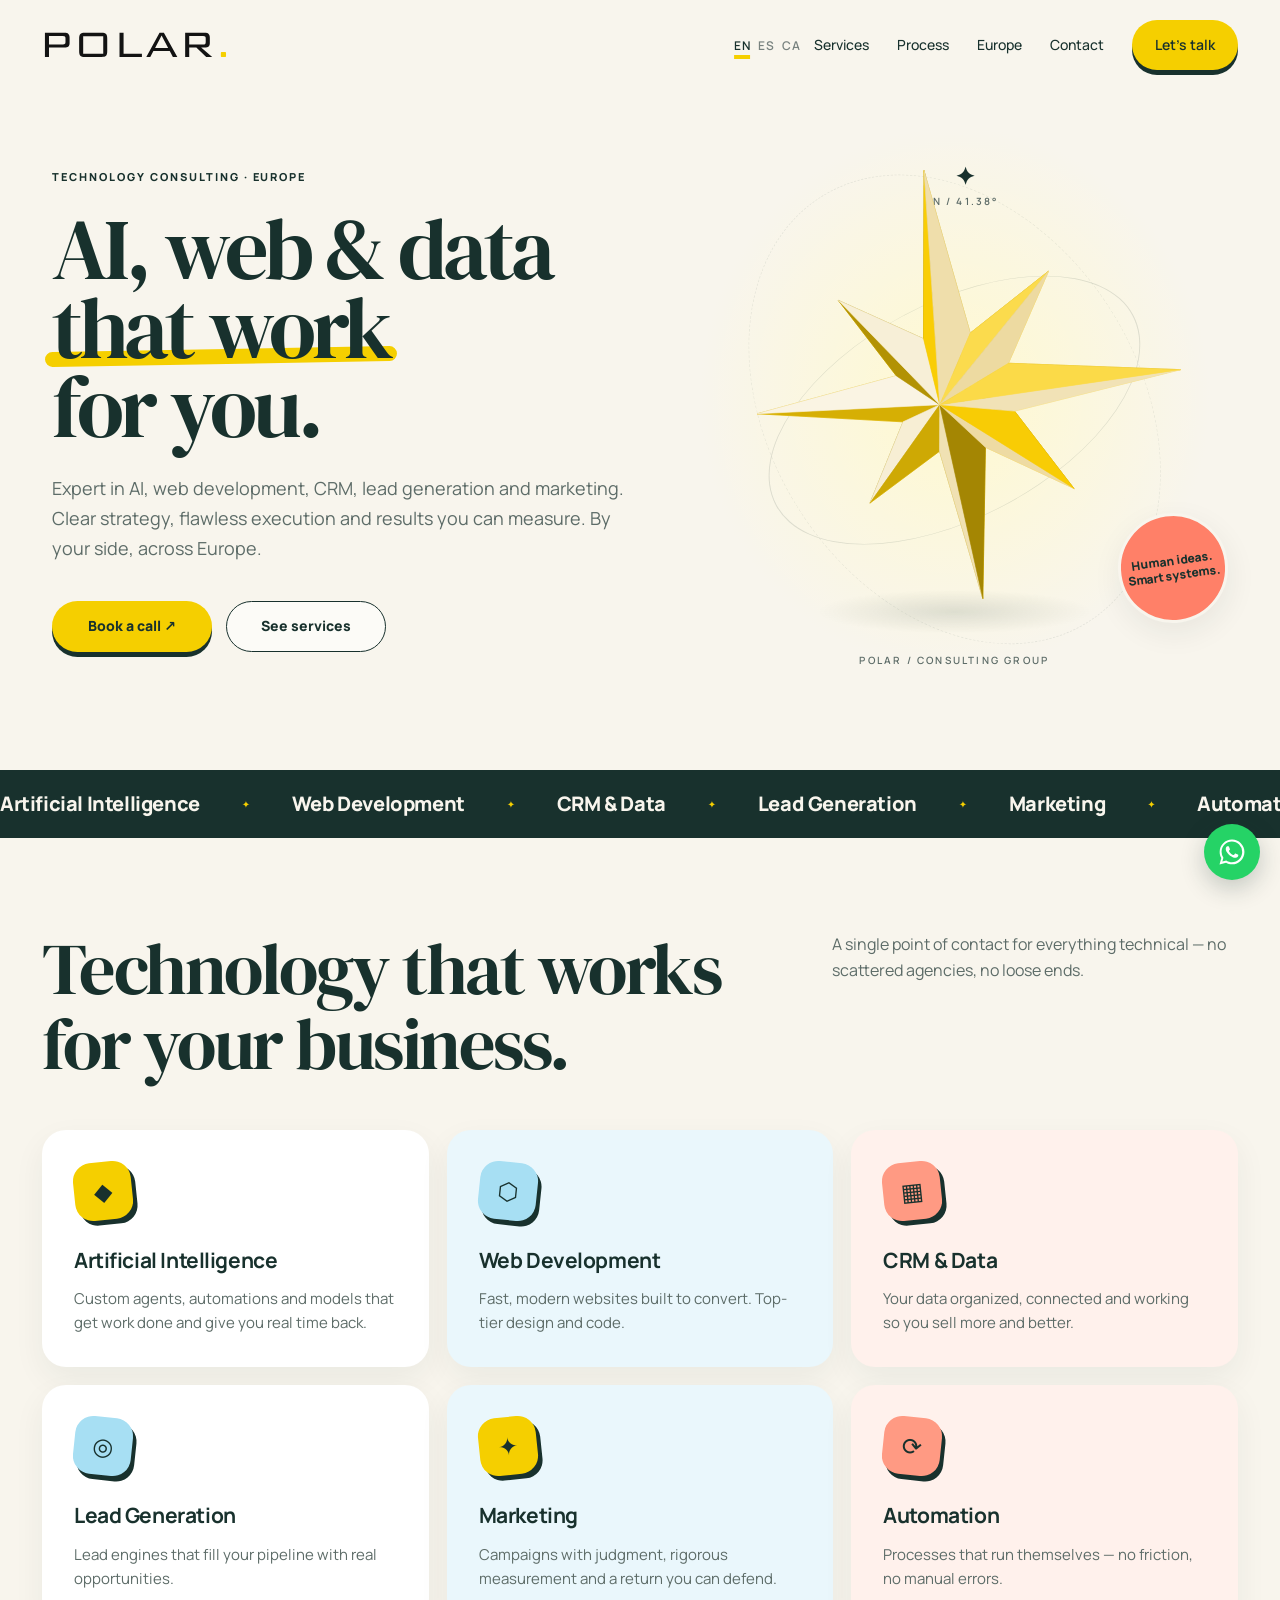
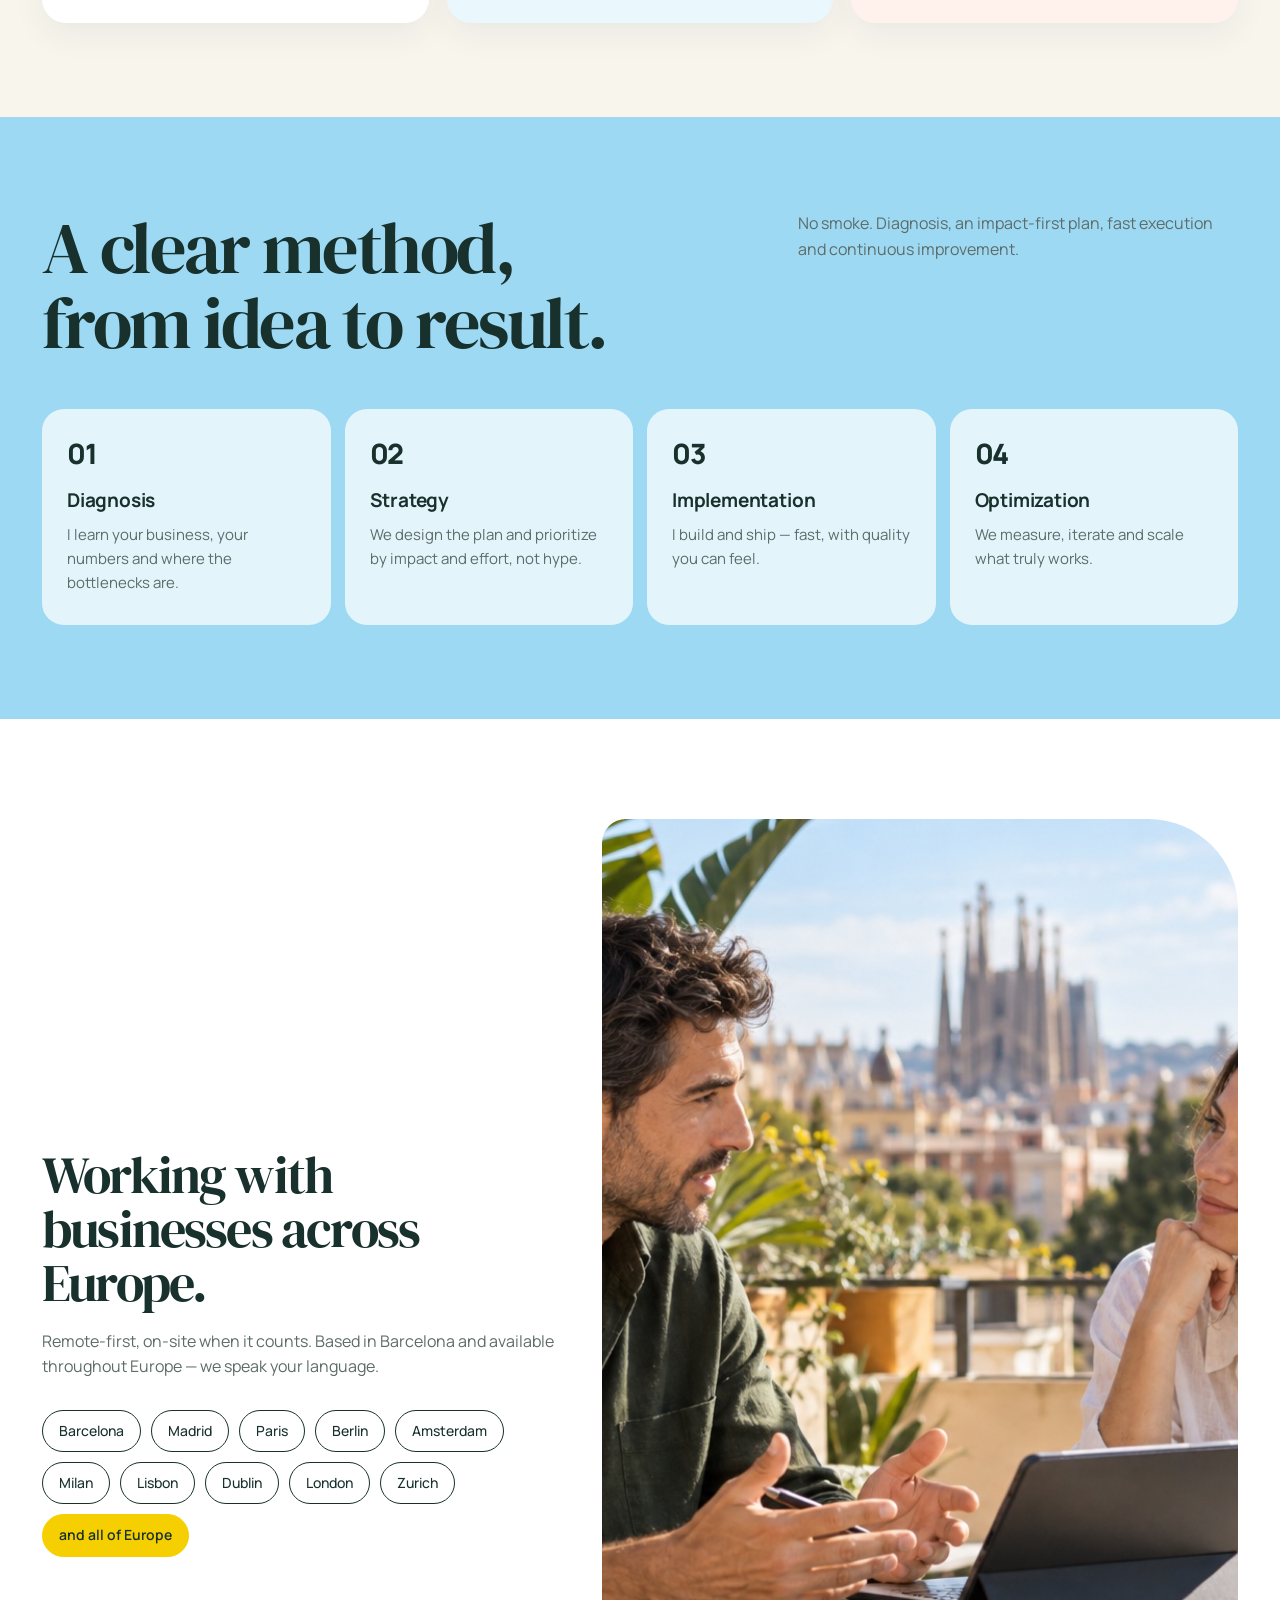
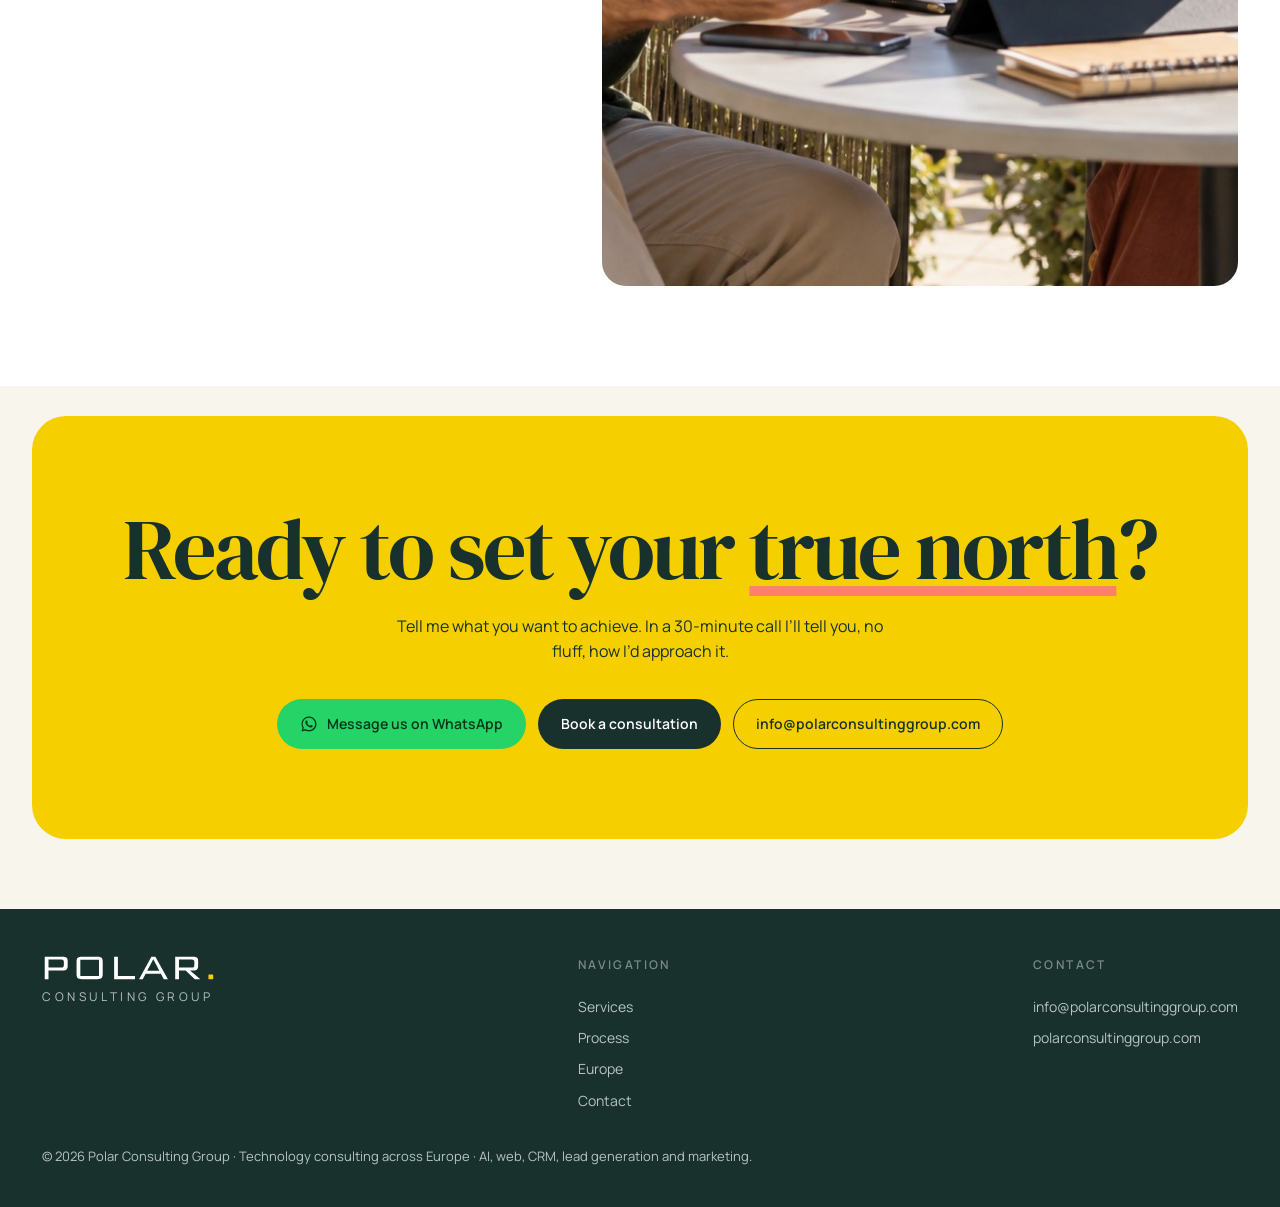
==== commit a9415039: "Add lightweight interactive polar star and mobile-first hero" ====
--- a/index.html
+++ b/index.html
@@ -172,7 +172,7 @@
   footer{background:var(--ink);color:#fff;border:0}.foot-col,.foot-note,.foot-tag{color:#b9c4c1}.foot-img{filter:none}.wa-float{box-shadow:0 8px 24px rgba(24,49,45,.24)}
   @media(min-width:820px){.hero-in{grid-template-columns:1.05fr .95fr}.hero{padding:145px 0 92px}.hero-visual{height:600px}.hero-photo{min-height:600px}.people-band{grid-template-columns:.9fr 1.1fr}.cta-final{margin-left:32px;margin-right:32px}.step{padding:30px 25px}.proc{gap:14px}.sec-head{align-items:start}}
   @media(max-width:819px){.hero-in{padding-left:22px;padding-right:22px;gap:62px}.hero h1 .ln i{transform:none!important}.hero-visual{order:-1;min-height:360px}.hero-photo{min-height:360px}.hero-badge{left:6px}.hero{padding-top:118px}.people-photo{display:none}.people-band{display:block}.cta-final{margin-left:10px;margin-right:10px}.brand-img{height:23px}}
-</style>
+</style><link rel="stylesheet" href="/polar-3d.css">
 </head>
 <body>
 <a href="#main" class="skip">Skip to content</a>
@@ -181,7 +181,7 @@
 <div id="cursor-dot"></div>
 <nav id="nav"><div class="wrap nav-in"><a href="#top" class="brand" data-cursor><img src="/logo-dark.svg" alt="Polar Consulting Group" class="brand-img"></a><div class="nav-right"><div class="lang" role="navigation" aria-label="Idioma"><a href="index.html" class="on" aria-current="true" hreflang="en">EN</a><a href="es.html" hreflang="es">ES</a><a href="ca.html" hreflang="ca">CA</a></div><div class="nav-links"><a href="#serveis" class="lnk" data-cursor>Services</a><a href="#proces" class="lnk" data-cursor>Process</a><a href="#maresme" class="lnk" data-cursor>Europe</a><a href="#contacte" class="lnk" data-cursor>Contact</a><a href="#contacte" class="btn btn-gold mag" data-cursor>Let’s talk</a></div><button class="menu-btn" id="menuBtn" aria-label="Menu" aria-expanded="false"><span></span><span></span><span></span></button></div></div></nav>
 <div id="mobile-menu"><a href="#serveis" class="mlnk">Services</a><a href="#proces" class="mlnk">Process</a><a href="#maresme" class="mlnk">Europe</a><a href="#contacte" class="mlnk">Contact</a><a href="#contacte" class="btn btn-gold">Let’s talk</a></div>
-<header class="hero" id="top"><canvas id="aurora" aria-hidden="true"></canvas><div class="wrap hero-in"><div class="hero-copy"><p class="eyebrow rv">Technology consulting · Europe</p><h1><span class="ln"><i>AI, web & data</i></span><span class="ln"><i class="gold">that work</i></span><span class="ln"><i>for you.</i></span></h1><p class="lead">Expert in AI, web development, CRM, lead generation and marketing. Clear strategy, flawless execution and results you can measure. By your side, across Europe.</p><div class="cta"><a href="#contacte" class="btn btn-gold mag" data-cursor>Book a call</a><a href="#serveis" class="btn btn-ghost mag" data-cursor>See services</a></div></div><div class="hero-visual"><img src="/team-barcelona.jpg" alt="A collaborative technology team working together in Barcelona" class="hero-photo" width="1536" height="1024"><div class="hero-badge">Human ideas.<br>Smart systems.</div></div></div><div class="scroll-hint" aria-hidden="true"><span>Scroll</span><span class="bar"></span></div></header>
+<header class="hero" id="top"><div class="wrap hero-in"><div class="hero-copy"><p class="eyebrow rv">Technology consulting · Europe</p><h1><span class="ln"><i>AI, web & data</i></span><span class="ln"><i class="gold">that work</i></span><span class="ln"><i>for you.</i></span></h1><p class="lead">Expert in AI, web development, CRM, lead generation and marketing. Clear strategy, flawless execution and results you can measure. By your side, across Europe.</p><div class="cta"><a href="https://wa.me/34647069850" class="btn btn-gold" data-cursor>Book a call ↗</a><a href="#serveis" class="btn btn-ghost" data-cursor>See services</a></div></div><div class="hero-visual polar-scene" aria-hidden="true"><div class="orbit orbit-one"></div><div class="orbit orbit-two"></div><span class="north-label">N / 41.38°</span><svg class="star-fallback" viewBox="0 0 400 400"><path fill="#F5CF00" d="M200 20 237 155 345 90 265 193 380 220 246 252 270 365 200 280 115 370 147 245 20 220 142 183 80 80 170 149Z"/><path fill="#fff8db" d="m200 20 0 200-120-140 90 69Z"/><path fill="#b49408" d="m200 220 70 145-24-113 134-32Z"/></svg><canvas id="polar-star"></canvas><span class="scene-caption">POLAR / CONSULTING GROUP</span><div class="hero-badge">Human ideas.<br>Smart systems.</div></div></div><div class="scroll-hint" aria-hidden="true"><span>Scroll</span><span class="bar"></span></div></header>
 <div class="ticker" aria-hidden="true"><div class="ticker-track"><span>Artificial Intelligence</span><span>Web Development</span><span>CRM & Data</span><span>Lead Generation</span><span>Marketing</span><span>Automation</span><span>Artificial Intelligence</span><span>Web Development</span><span>CRM & Data</span><span>Lead Generation</span><span>Marketing</span><span>Automation</span></div></div>
 <main id="main">
 <section class="block" id="serveis"><div class="wrap"><div class="sec-head"><h2 class="rv">Technology that works for your business.</h2><p class="rv">A single point of contact for everything technical — no scattered agencies, no loose ends.</p></div><div class="svc-grid"><article class="svc rv" data-cursor><div class="ico" aria-hidden="true">◆</div><h3>Artificial Intelligence</h3><p>Custom agents, automations and models that get work done and give you real time back.</p></article><article class="svc rv" data-cursor><div class="ico" aria-hidden="true">⬡</div><h3>Web Development</h3><p>Fast, modern websites built to convert. Top-tier design and code.</p></article><article class="svc rv" data-cursor><div class="ico" aria-hidden="true">▦</div><h3>CRM & Data</h3><p>Your data organized, connected and working so you sell more and better.</p></article><article class="svc rv" data-cursor><div class="ico" aria-hidden="true">◎</div><h3>Lead Generation</h3><p>Lead engines that fill your pipeline with real opportunities.</p></article><article class="svc rv" data-cursor><div class="ico" aria-hidden="true">✦</div><h3>Marketing</h3><p>Campaigns with judgment, rigorous measurement and a return you can defend.</p></article><article class="svc rv" data-cursor><div class="ico" aria-hidden="true">⟳</div><h3>Automation</h3><p>Processes that run themselves — no friction, no manual errors.</p></article></div></div></section>
@@ -191,39 +191,6 @@
 </main>
 <a class="wa-float" href="https://wa.me/34647069850" aria-label="WhatsApp 647 06 98 50" target="_blank" rel="noopener"><svg viewBox="0 0 24 24" width="18" height="18" aria-hidden="true" style="vertical-align:-4px"><path fill="currentColor" d="M12.04 2c-5.46 0-9.91 4.45-9.91 9.91 0 1.75.46 3.45 1.32 4.95L2 22l5.25-1.38c1.45.79 3.08 1.21 4.79 1.21h.01c5.46 0 9.91-4.45 9.91-9.91 0-2.65-1.03-5.14-2.9-7.01A9.82 9.82 0 0 0 12.04 2zm0 18.15h-.01c-1.52 0-3.01-.41-4.3-1.18l-.31-.18-3.12.82.83-3.04-.2-.31a8.2 8.2 0 0 1-1.26-4.37c0-4.54 3.7-8.23 8.24-8.23 2.2 0 4.27.86 5.82 2.42a8.18 8.18 0 0 1 2.41 5.82c0 4.54-3.69 8.23-8.23 8.23zm4.52-6.16c-.25-.12-1.47-.72-1.69-.81-.23-.08-.39-.12-.56.13-.16.25-.64.81-.79.97-.14.17-.29.19-.54.06-.25-.12-1.05-.39-1.99-1.23-.74-.66-1.23-1.47-1.38-1.72-.14-.25-.02-.38.11-.51.11-.11.25-.29.37-.43.12-.14.16-.25.25-.41.08-.17.04-.31-.02-.43-.06-.12-.56-1.34-.76-1.84-.2-.48-.41-.42-.56-.43h-.48c-.17 0-.43.06-.66.31-.23.25-.86.85-.86 2.07 0 1.22.89 2.4 1.01 2.56.12.17 1.75 2.67 4.23 3.74.59.26 1.05.41 1.41.52.59.19 1.13.16 1.56.1.48-.07 1.47-.6 1.68-1.18.21-.58.21-1.07.14-1.18-.06-.1-.22-.16-.47-.28z"/></svg></a>
 <footer><div class="wrap foot-in"><div><div class="foot-brand"><img src="/logo-white.svg" alt="Polar Consulting Group" class="foot-img"></div><div class="foot-tag">Consulting Group</div></div><div class="foot-col"><h5>Navigation</h5><a href="#serveis">Services</a><a href="#proces">Process</a><a href="#maresme">Europe</a><a href="#contacte">Contact</a></div><div class="foot-col"><h5>Contact</h5><a href="mailto:info@polarconsultinggroup.com" data-cursor>info@polarconsultinggroup.com</a><a href="https://polarconsultinggroup.com">polarconsultinggroup.com</a></div></div><div class="wrap foot-note">© 2026 Polar Consulting Group · Technology consulting across Europe · AI, web, CRM, lead generation and marketing.</div></footer>
-<script>
-(function(){
-  var reduce = window.matchMedia('(prefers-reduced-motion: reduce)').matches;
-  var nav=document.getElementById('nav'), prog=document.getElementById('progress');
-  function onScroll(){var h=document.documentElement,st=h.scrollTop||document.body.scrollTop,max=h.scrollHeight-h.clientHeight;prog.style.width=(max>0?(st/max*100):0)+'%';nav.classList.toggle('scrolled',st>40);}
-  window.addEventListener('scroll',onScroll,{passive:true});onScroll();
-  var mb=document.getElementById('menuBtn'), mm=document.getElementById('mobile-menu');
-  if(mb){mb.addEventListener('click',function(){var o=mm.classList.toggle('open');mb.classList.toggle('open',o);mb.setAttribute('aria-expanded',o);document.body.style.overflow=o?'hidden':'';});
-    mm.querySelectorAll('a').forEach(function(a){a.addEventListener('click',function(){mm.classList.remove('open');mb.classList.remove('open');document.body.style.overflow='';});});}
-  window.addEventListener('load',function(){document.querySelector('.hero').classList.add('in');
-    if(window.matchMedia('(min-width:820px)').matches){document.querySelectorAll('.hero h1 .ln i').forEach(function(el,i){el.style.transitionDelay=(0.15+i*0.12)+'s';el.style.transform='translateY(0)';});}});
-  var io=new IntersectionObserver(function(es){es.forEach(function(e){if(e.isIntersecting){e.target.classList.add('in');io.unobserve(e.target);}});},{threshold:0.14});
-  document.querySelectorAll('.rv').forEach(function(el,i){el.style.transitionDelay=(i%3*0.07)+'s';io.observe(el);});
-  if(window.matchMedia('(hover:hover) and (pointer:fine)').matches){
-    var cur=document.getElementById('cursor'),dot=document.getElementById('cursor-dot'),cx=innerWidth/2,cy=innerHeight/2,dx=cx,dy=cy;
-    document.addEventListener('mousemove',function(e){cx=e.clientX;cy=e.clientY;dot.style.left=cx+'px';dot.style.top=cy+'px';});
-    (function loop(){dx+=(cx-dx)*0.18;dy+=(cy-dy)*0.18;cur.style.left=dx+'px';cur.style.top=dy+'px';requestAnimationFrame(loop);})();
-    document.querySelectorAll('[data-cursor]').forEach(function(el){el.addEventListener('mouseenter',function(){cur.classList.add('hover');});el.addEventListener('mouseleave',function(){cur.classList.remove('hover');});});
-    document.querySelectorAll('.mag').forEach(function(el){el.addEventListener('mousemove',function(e){var r=el.getBoundingClientRect(),mx=e.clientX-(r.left+r.width/2),my=e.clientY-(r.top+r.height/2);el.style.transform='translate('+mx*0.25+'px,'+my*0.35+'px)';});el.addEventListener('mouseleave',function(){el.style.transform='';});});
-    document.querySelectorAll('.svc').forEach(function(el){el.addEventListener('mousemove',function(e){var r=el.getBoundingClientRect();el.style.setProperty('--mx',(e.clientX-r.left)+'px');el.style.setProperty('--my',(e.clientY-r.top)+'px');});});
-  }
-  var canvas=document.getElementById('aurora'); if(!canvas) return; var ctx=canvas.getContext('2d');
-  var W,H,DPR,blobs=[],stars=[],pal=[[245,207,0],[200,175,0],[120,150,200],[230,225,215]];
-  function size(){DPR=Math.min(window.devicePixelRatio||1,2);W=canvas.clientWidth=canvas.offsetWidth;H=canvas.clientHeight=canvas.offsetHeight;canvas.width=W*DPR;canvas.height=H*DPR;ctx.setTransform(DPR,0,0,DPR,0,0);}
-  function init(){var nb=W<700?4:5;blobs=[];for(var i=0;i<nb;i++){var c=pal[i%pal.length];blobs.push({x:Math.random()*W,y:Math.random()*H,r:Math.max(W,H)*(0.28+Math.random()*0.22),vx:(Math.random()-.5)*0.18,vy:(Math.random()-.5)*0.18,c:c,a:0.15+Math.random()*0.12});}
-    stars=[];var n=Math.min(W<700?80:150,Math.floor(W*H/9000));for(var j=0;j<n;j++){stars.push({x:Math.random()*W,y:Math.random()*H,r:Math.random()*1.5+0.3,s:Math.random()*0.25+0.04,t:Math.random()*Math.PI*2,tw:Math.random()*0.02+0.005});}}
-  function frame(){ctx.clearRect(0,0,W,H);ctx.fillStyle='#0C0C0D';ctx.fillRect(0,0,W,H);ctx.globalCompositeOperation='lighter';
-    for(var i=0;i<blobs.length;i++){var b=blobs[i];b.x+=b.vx;b.y+=b.vy;if(b.x<-b.r)b.x=W+b.r;if(b.x>W+b.r)b.x=-b.r;if(b.y<-b.r)b.y=H+b.r;if(b.y>H+b.r)b.y=-b.r;var g=ctx.createRadialGradient(b.x,b.y,0,b.x,b.y,b.r);g.addColorStop(0,'rgba('+b.c[0]+','+b.c[1]+','+b.c[2]+','+b.a+')');g.addColorStop(1,'rgba('+b.c[0]+','+b.c[1]+','+b.c[2]+',0)');ctx.fillStyle=g;ctx.beginPath();ctx.arc(b.x,b.y,b.r,0,Math.PI*2);ctx.fill();}
-    ctx.globalCompositeOperation='source-over';for(var s=0;s<stars.length;s++){var st=stars[s];st.y-=st.s;st.t+=st.tw;if(st.y<-2){st.y=H+2;st.x=Math.random()*W;}var al=0.35+Math.abs(Math.sin(st.t))*0.6;ctx.fillStyle='rgba(247,245,241,'+al+')';ctx.beginPath();ctx.arc(st.x,st.y,st.r,0,Math.PI*2);ctx.fill();}
-    requestAnimationFrame(frame);}
-  size();init();if(!reduce){frame();}else{ctx.fillStyle='#0C0C0D';ctx.fillRect(0,0,W,H);}
-  var rt;window.addEventListener('resize',function(){clearTimeout(rt);rt=setTimeout(function(){size();init();},200);});
-})();
-</script>
+<script src="/polar-3d.js" defer></script>
 </body>
 </html>
--- a/polar-3d.css
+++ b/polar-3d.css
@@ -0,0 +1,38 @@
+/* Polar: lightweight, locally rendered dimensional identity. */
+.hero{padding:130px 0 80px;isolation:isolate}
+.hero-in{padding-left:32px;padding-right:32px;gap:24px}
+.hero-copy{min-width:0}
+.hero h1{font-size:clamp(52px,6.7vw,94px)}
+.hero h1 .ln i{transform:none!important}
+.hero p.lead,.hero .cta,.rv{opacity:1;transform:none}
+.hero .cta{gap:14px}
+.hero .cta .btn{font-weight:800}
+.polar-scene{height:560px;min-height:0;position:relative;isolation:isolate;touch-action:pan-y;background:radial-gradient(ellipse at 50% 48%,#fff9cf 0,transparent 66%)}
+#polar-star,.star-fallback{position:absolute;inset:0;width:100%;height:100%}
+.star-fallback{padding:55px;filter:drop-shadow(0 28px 16px #18312d18)}
+.polar-scene.rendered .star-fallback{visibility:hidden}
+.orbit{position:absolute;inset:13%;border:1px solid #18312d21;border-radius:50%;transform:rotate(-28deg) scaleY(.52);pointer-events:none}
+.orbit-two{inset:4%;transform:rotate(58deg) scaleY(.72);border-style:dashed;border-color:#18312d14}
+.north-label,.scene-caption{position:absolute;font:600 10px/1.5 'Manrope',sans-serif;letter-spacing:.22em;color:#5d6c68}
+.north-label{top:5%;left:46%}.north-label:before{content:'✦';display:block;color:#18312d;font-size:24px;text-align:center}
+.scene-caption{bottom:4%;left:20%;right:20%;text-align:center}
+.hero-badge{left:auto;right:0;bottom:12%;width:110px;height:110px;font-size:12px;box-shadow:0 10px 30px #18312d12}
+.ticker{transform:none;width:100%;margin:0;background:#18312d;padding:18px 0}.ticker-track span{color:#f8f5ed;font-size:20px}
+.svc{transition:transform .25s,box-shadow .25s}.svc:hover{transform:translateY(-5px);box-shadow:0 18px 36px #18312d12}
+.svc .ico{width:58px;height:58px;border-radius:18px;box-shadow:4px 5px 0 #18312d;transform:rotate(-6deg);margin-bottom:24px}
+.svc:nth-child(2n) .ico{transform:rotate(6deg);background:#a7dff3}.svc:nth-child(3n) .ico{background:#ff9a83}
+a:focus-visible,button:focus-visible{outline:3px solid #277284;outline-offset:6px}
+section[id],main{scroll-margin-top:95px}
+#mobile-menu{visibility:hidden;pointer-events:none}#mobile-menu.open{visibility:visible;pointer-events:auto}
+@media(max-width:819px){
+ .hero{padding:99px 0 44px}.hero-in{display:flex;flex-direction:column;gap:0;padding:0 24px}
+ .hero-copy{display:contents}.hero .eyebrow{order:0;align-self:flex-start;font-size:9px;letter-spacing:.15em}
+ .hero h1{order:1;align-self:flex-start;font-size:clamp(47px,10.8vw,76px);margin:20px 0 0;line-height:.97}
+ .polar-scene{order:2;width:100%;height:clamp(205px,29svh,290px);margin:0;min-height:0}
+ .hero .cta{order:3;width:100%;margin:8px 0 0;flex-wrap:nowrap;gap:10px}.hero .cta .btn{min-width:0;padding:13px 10px;font-size:11px;flex:1;min-height:46px}
+ .hero p.lead{order:4;font-size:15px;margin:25px 0 0;line-height:1.65;align-self:flex-start}
+ .hero-badge{width:78px;height:78px;font-size:9px;right:3%;bottom:20%}.north-label{font-size:8px;left:10%;top:14%}.north-label:before{font-size:18px}
+ .scene-caption{font-size:7px;bottom:2%}.star-fallback{padding:0 60px}.orbit{inset:5% 16%}.orbit-two{inset:8% 10%}
+ .svc{padding:26px}.people-photo{display:none}
+}
+@media(prefers-reduced-motion:reduce){html{scroll-behavior:auto}.ticker-track{animation:none}.svc:hover{transform:none}}
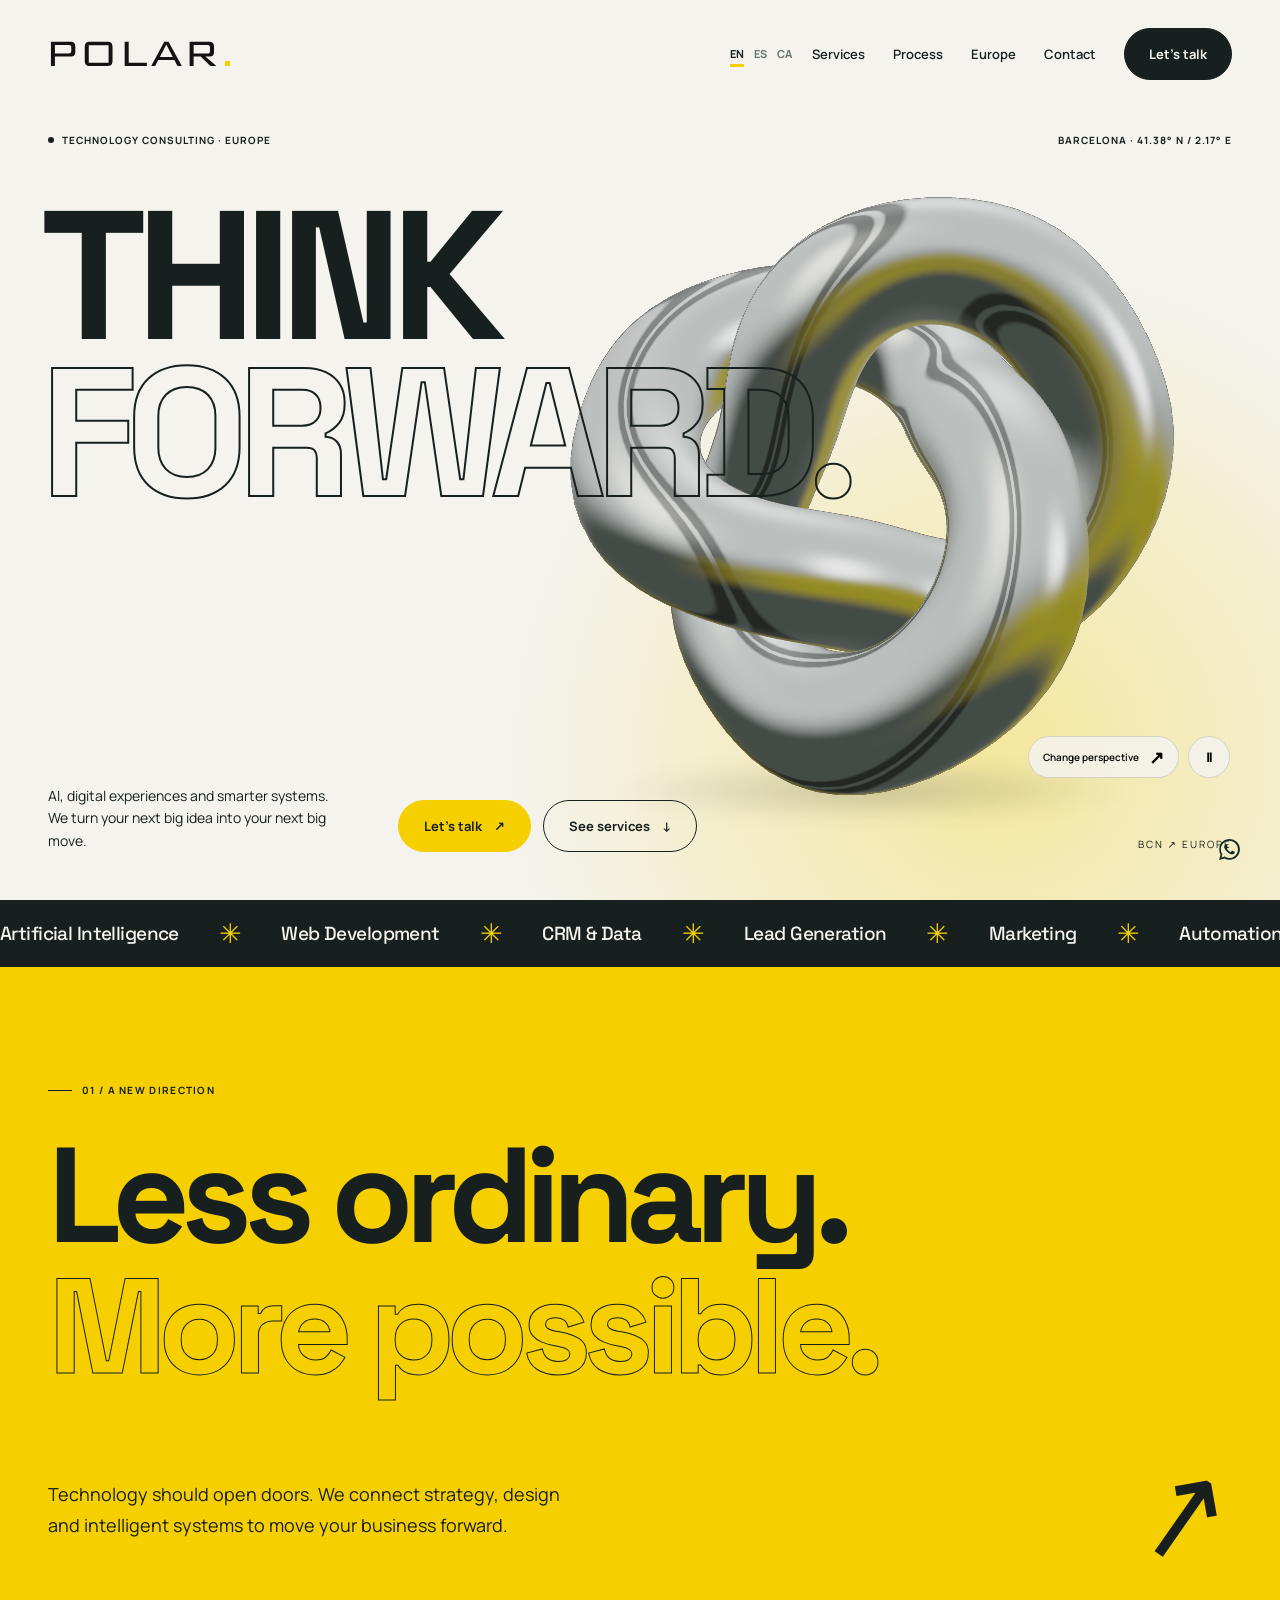
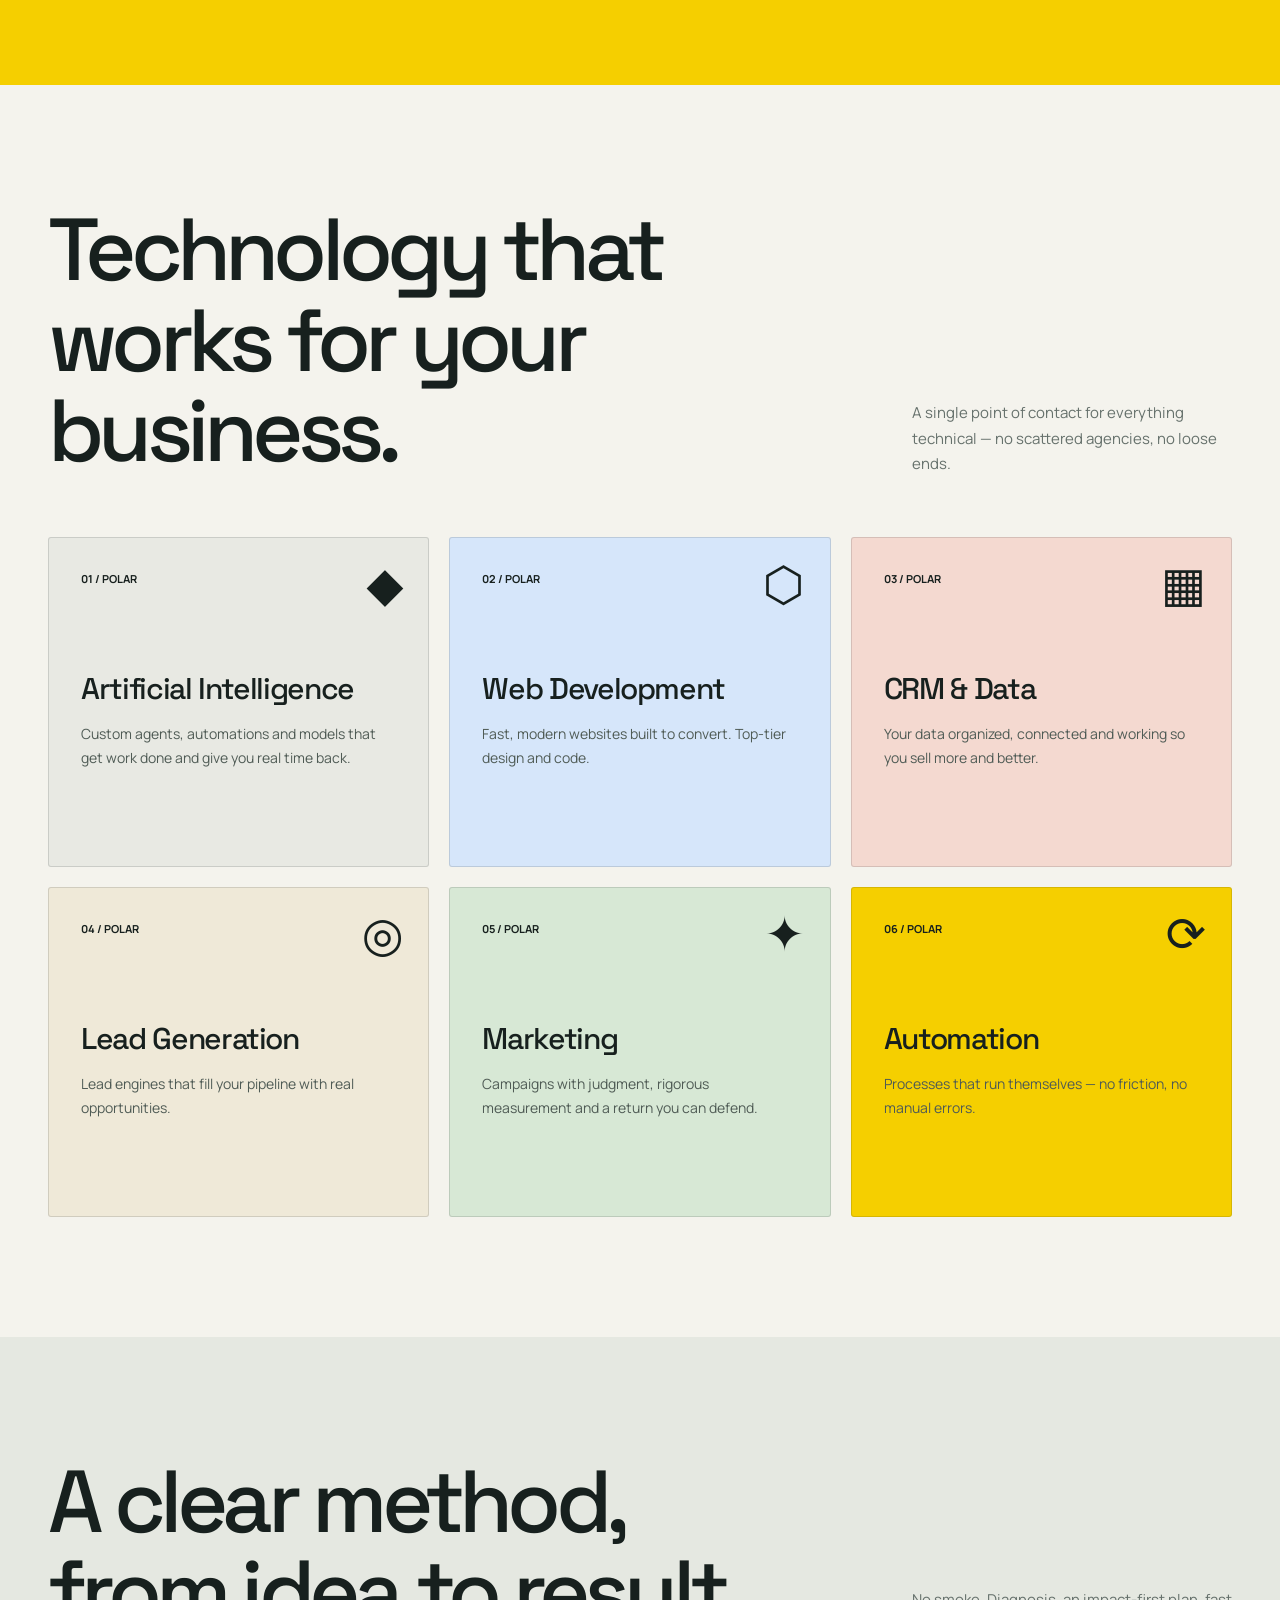
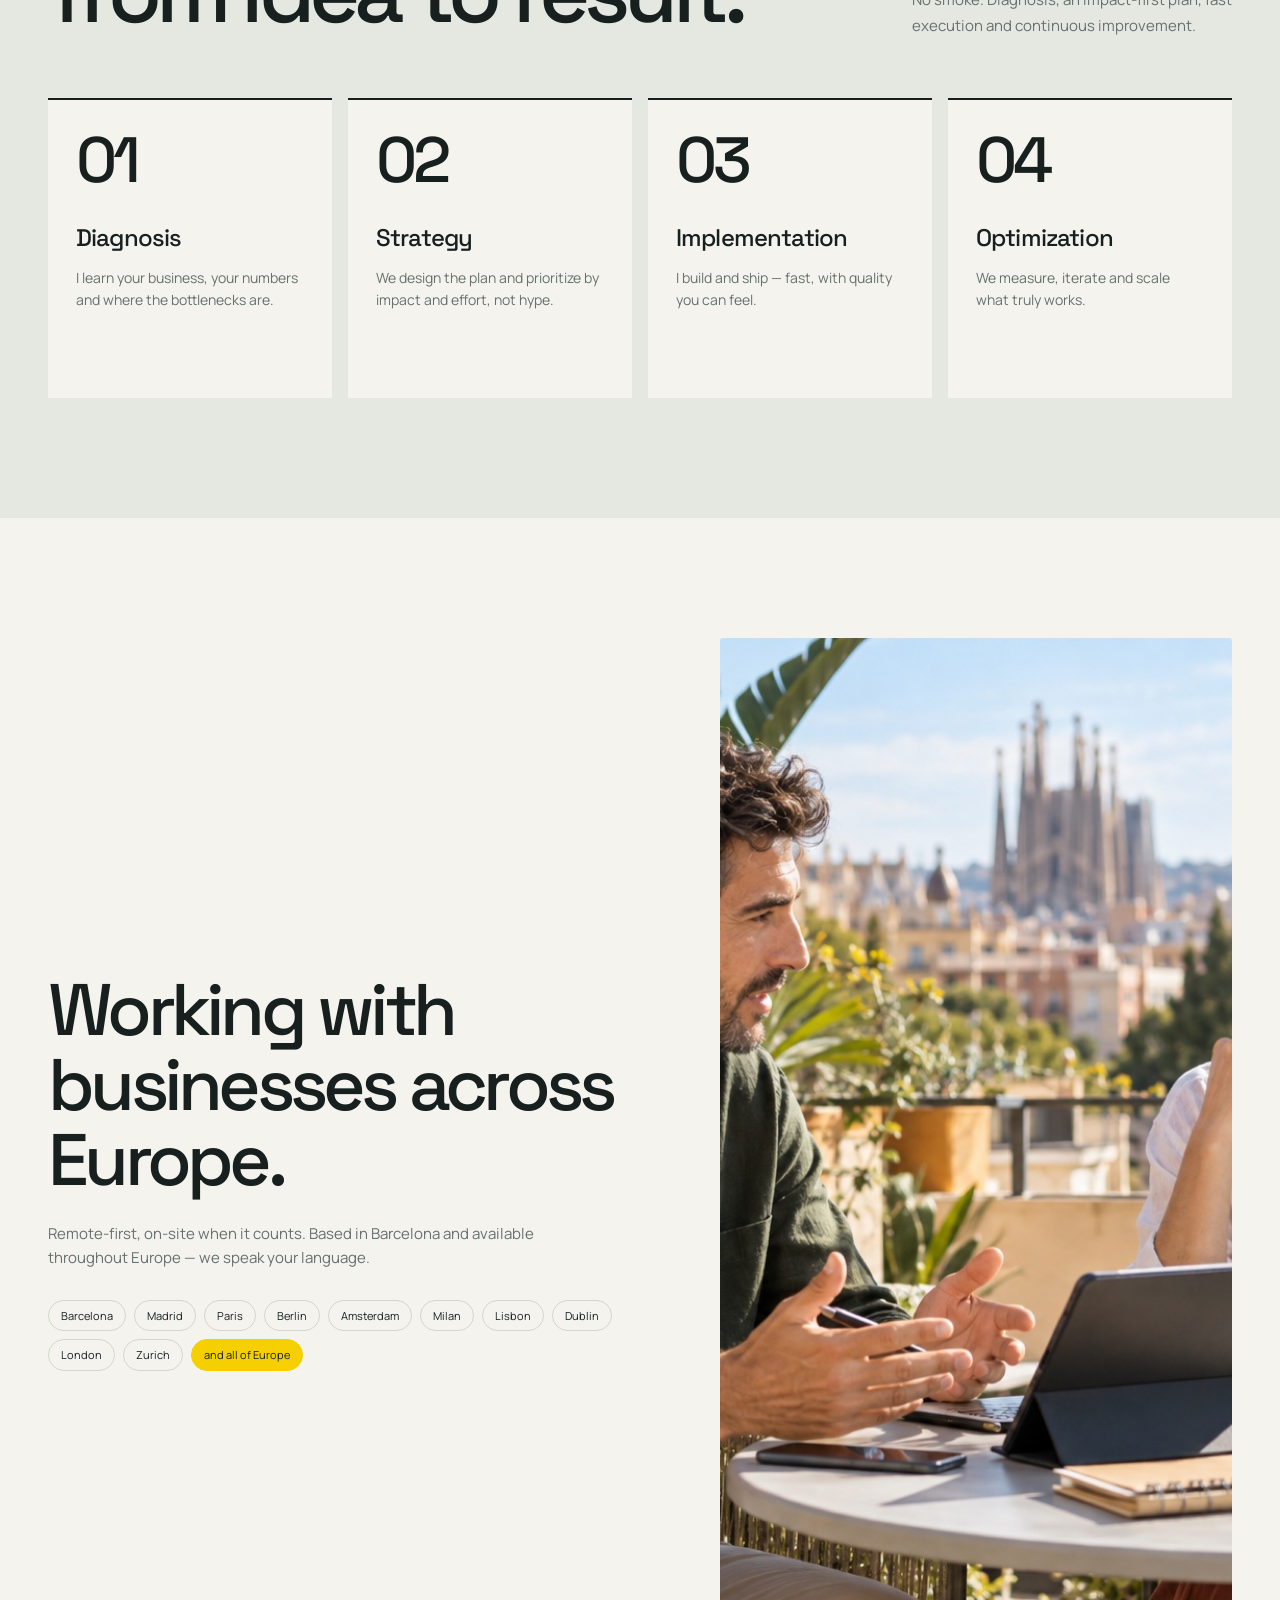
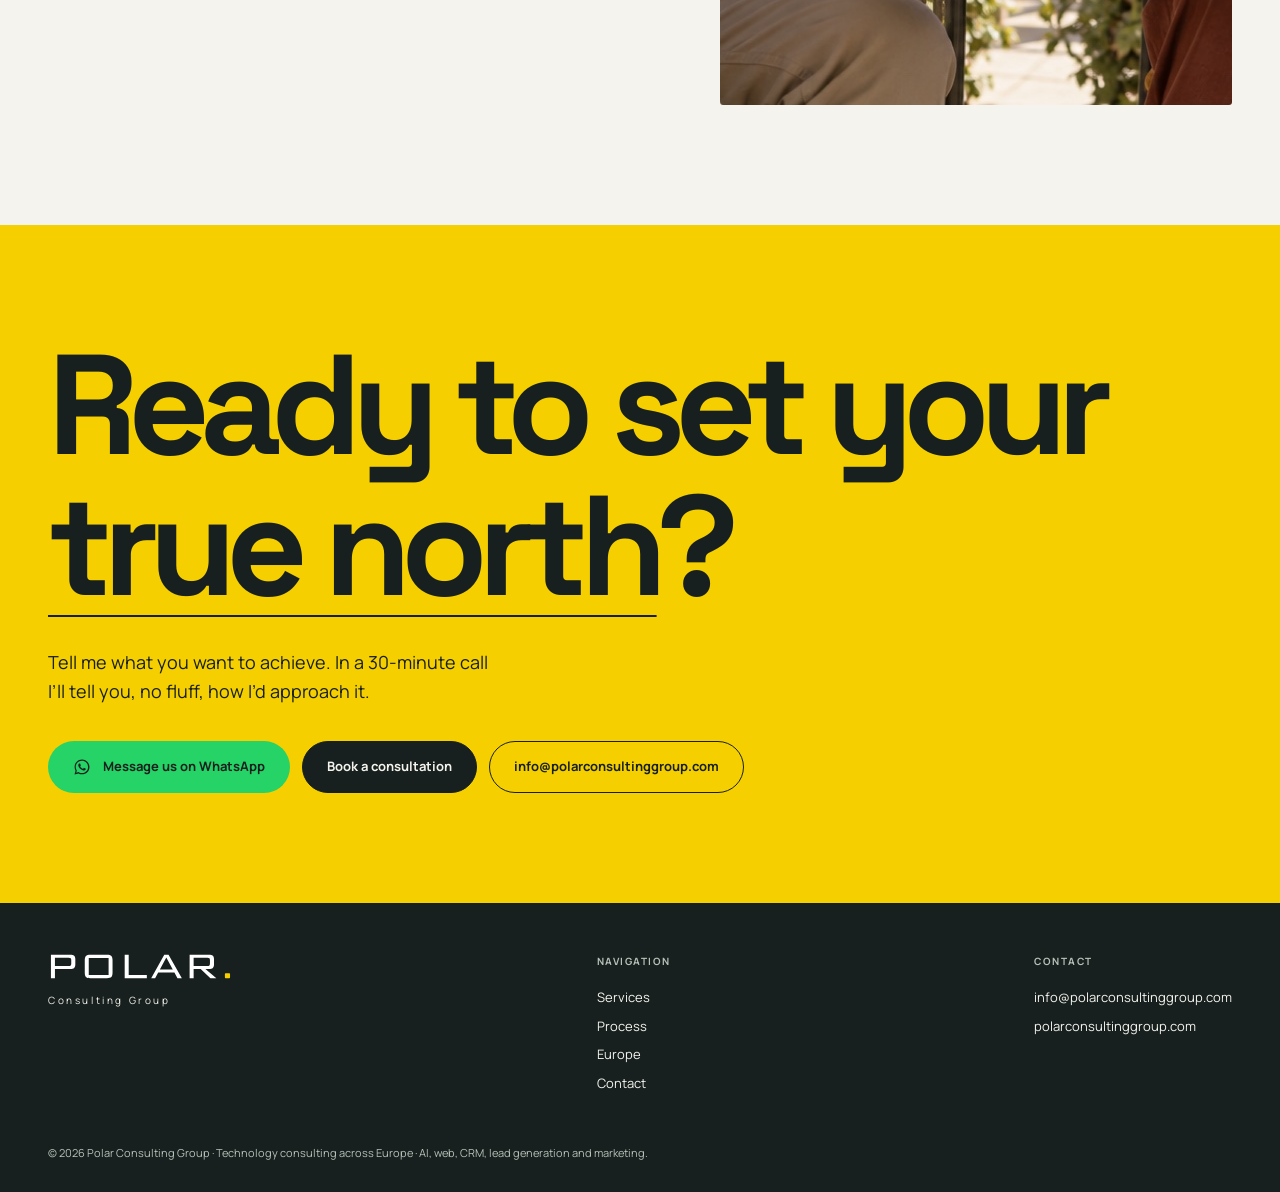
==== commit 2dc92c00: "Reimagine Polar with immersive chrome sculpture and bold mobile design" ====
--- a/index.html
+++ b/index.html
@@ -29,168 +29,35 @@
 <meta name="twitter:image" content="https://polarconsultinggroup.com/og-image-v2.jpg">
 <link rel="preconnect" href="https://fonts.googleapis.com">
 <link rel="preconnect" href="https://fonts.gstatic.com" crossorigin>
-<link href="https://fonts.googleapis.com/css2?family=DM+Serif+Display&family=Manrope:wght@400;500;600;700;800&display=swap" rel="stylesheet">
+<link href="https://fonts.googleapis.com/css2?family=Space+Grotesk:wght@400;500;600;700&family=Manrope:wght@400;500;600;700;800&display=swap" rel="stylesheet">
 <script type="application/ld+json">{"@context":"https://schema.org","@type":"ProfessionalService","name":"Polar Consulting Group","description":"Technology consulting across Europe. Expert in AI, web development, CRM, lead generation and marketing for businesses throughout Europe. Clear strategy, flawless execution and measurable results. Based in Barcelona, working remotely across the continent.","url":"https://polarconsultinggroup.com/","email":"info@polarconsultinggroup.com","image":"https://polarconsultinggroup.com/og-image-v2.jpg","logo":"https://polarconsultinggroup.com/logo.png","priceRange":"€€","inLanguage":"en","areaServed":[{"@type":"Place","name":"Europe"},{"@type":"Country","name":"Spain"},{"@type":"Country","name":"France"},{"@type":"Country","name":"Germany"},{"@type":"Country","name":"Netherlands"},{"@type":"Country","name":"Italy"},{"@type":"Country","name":"Portugal"},{"@type":"Country","name":"Ireland"},{"@type":"Country","name":"United Kingdom"},{"@type":"Country","name":"Switzerland"}],"address":{"@type":"PostalAddress","addressLocality":"Barcelona","addressRegion":"Catalunya","addressCountry":"ES"},"geo":{"@type":"GeoCoordinates","latitude":41.3874,"longitude":2.1686},"availableLanguage":["ca","es","en"],"knowsAbout":["Intel·ligència Artificial","Desenvolupament web","CRM","Captació de clients","Màrqueting digital","Automatització"],"hasOfferCatalog":{"@type":"OfferCatalog","name":"Serveis","itemListElement":[{"@type":"Offer","itemOffered":{"@type":"Service","name":"Artificial Intelligence","description":"Custom agents, automations and models that get work done and give you real time back."}},{"@type":"Offer","itemOffered":{"@type":"Service","name":"Web Development","description":"Fast, modern websites built to convert. Top-tier design and code."}},{"@type":"Offer","itemOffered":{"@type":"Service","name":"CRM & Data","description":"Your data organized, connected and working so you sell more and better."}},{"@type":"Offer","itemOffered":{"@type":"Service","name":"Lead Generation","description":"Lead engines that fill your pipeline with real opportunities."}},{"@type":"Offer","itemOffered":{"@type":"Service","name":"Marketing","description":"Campaigns with judgment, rigorous measurement and a return you can defend."}},{"@type":"Offer","itemOffered":{"@type":"Service","name":"Automation","description":"Processes that run themselves — no friction, no manual errors."}}]}}</script>
-<style>
-  :root{--ink:#0C0C0D;--ink2:#141416;--surf:#181819;--line:rgba(247,245,241,.10);--bone:#F7F5F1;--stone:#9A9893;--stone2:#6E6C68;--gold:#F5CF00;--r:14px;--maxw:1180px}
-  *{margin:0;padding:0;box-sizing:border-box}
-  html{scroll-behavior:smooth;-webkit-text-size-adjust:100%}
-  body{background:var(--ink);color:var(--bone);font-family:'Archivo',system-ui,sans-serif;font-weight:400;line-height:1.6;overflow-x:hidden;-webkit-font-smoothing:antialiased}
-  ::selection{background:var(--gold);color:#000}
-  a{color:inherit;text-decoration:none}
-  .gold{color:var(--gold)}
-  .sr{position:absolute;width:1px;height:1px;padding:0;margin:-1px;overflow:hidden;clip:rect(0,0,0,0);border:0}
-  .skip{position:absolute;left:12px;top:-60px;background:var(--gold);color:#1a1500;padding:10px 16px;border-radius:8px;z-index:400;transition:top .2s;font-weight:600}
-  .skip:focus{top:12px}
-  .wrap{max-width:var(--maxw);margin:0 auto;padding:0 24px}
-  .eyebrow{font-size:11px;font-weight:600;letter-spacing:.34em;text-transform:uppercase;color:var(--gold)}
-  #progress{position:fixed;top:0;left:0;height:3px;width:0;background:var(--gold);z-index:200}
-  #cursor,#cursor-dot{position:fixed;top:0;left:0;pointer-events:none;z-index:300;border-radius:50%;mix-blend-mode:difference;transform:translate(-50%,-50%);will-change:left,top}
-  #cursor{width:34px;height:34px;border:1px solid #fff;transition:width .25s,height .25s,background .25s}
-  #cursor-dot{width:5px;height:5px;background:#fff}
-  #cursor.hover{width:62px;height:62px;background:rgba(255,255,255,.12);border-color:transparent}
-  @media (hover:none),(pointer:coarse){#cursor,#cursor-dot{display:none}}
-  nav{position:fixed;top:0;left:0;right:0;z-index:150;padding:16px 0;transition:padding .35s,background .35s,border-color .35s;border-bottom:1px solid transparent}
-  nav.scrolled{padding:11px 0;background:rgba(12,12,13,.78);backdrop-filter:blur(14px);-webkit-backdrop-filter:blur(14px);border-bottom:1px solid var(--line)}
-  .nav-in{display:flex;align-items:center;justify-content:space-between;gap:16px}
-  .brand{font-weight:800;font-size:21px;letter-spacing:-.02em}
-  .brand span{color:var(--gold)}
-  .brand-img{height:22px;display:block}
-  .nav-right{display:flex;align-items:center;gap:14px}
-  .lang{display:flex;gap:8px;font-size:12px;font-weight:600;letter-spacing:.04em}
-  .lang a{color:var(--stone2)}
-  .lang a.on{color:var(--gold)}
-  .nav-links{display:none;align-items:center;gap:28px;font-size:14px;font-weight:500}
-  .nav-links a.lnk{color:var(--stone);transition:color .2s}
-  .nav-links a.lnk:hover{color:var(--bone)}
-  .btn{display:inline-flex;align-items:center;justify-content:center;gap:9px;font-weight:600;font-size:14px;padding:12px 20px;border-radius:8px;cursor:pointer;border:1px solid transparent;transition:transform .15s,background .25s,color .25s;font-family:inherit}
-  .btn-gold{background:var(--gold);color:#1a1500}
-  .btn-gold:hover{background:#ffe24d}
-  .btn-ghost{border-color:var(--line);color:var(--bone)}
-  .btn-ghost:hover{border-color:var(--bone)}
-  .btn-wa{background:#25D366;color:#06351c}
-  .btn-wa:hover{background:#1ebe5a}
-  .wa-float{position:fixed;right:20px;bottom:20px;z-index:160;width:56px;height:56px;border-radius:50%;background:#25D366;color:#fff;display:flex;align-items:center;justify-content:center;box-shadow:0 8px 24px rgba(0,0,0,.28);transition:transform .2s}
-  .wa-float:hover{transform:scale(1.08)}
-  .wa-float svg{width:30px;height:30px}
-  .menu-btn{display:inline-flex;flex-direction:column;gap:5px;background:none;border:0;cursor:pointer;padding:8px 4px}
-  .menu-btn span{display:block;width:24px;height:2px;background:var(--bone);transition:transform .3s,opacity .3s}
-  .menu-btn.open span:nth-child(1){transform:translateY(7px) rotate(45deg)}
-  .menu-btn.open span:nth-child(2){opacity:0}
-  .menu-btn.open span:nth-child(3){transform:translateY(-7px) rotate(-45deg)}
-  #mobile-menu{position:fixed;inset:0;z-index:140;background:rgba(12,12,13,.97);backdrop-filter:blur(8px);display:flex;flex-direction:column;justify-content:center;gap:8px;padding:0 28px;transform:translateX(100%);transition:transform .4s cubic-bezier(.16,1,.3,1)}
-  #mobile-menu.open{transform:none}
-  #mobile-menu a.mlnk{font-size:32px;font-weight:800;letter-spacing:-.02em;color:var(--bone);padding:9px 0}
-  #mobile-menu .btn{margin-top:22px;align-self:flex-start;font-size:16px;padding:14px 24px}
-  .hero{position:relative;min-height:100svh;display:flex;align-items:center;overflow:hidden}
-  #aurora{position:absolute;inset:0;width:100%;height:100%;z-index:0}
-  .hero::after{content:"";position:absolute;inset:0;z-index:1;background:radial-gradient(120% 90% at 50% 0%,transparent 42%,rgba(12,12,13,.65) 100%);pointer-events:none}
-  .hero-in{position:relative;z-index:2;width:100%;padding-top:120px;padding-bottom:108px}
-  .hero h1{font-weight:800;letter-spacing:-.03em;line-height:1.1;font-size:clamp(31px,7.7vw,104px);margin:26px 0 0}
-  .hero h1 .ln{display:block;overflow:visible}
-  .hero h1 .ln i{display:inline-block;font-style:normal;transform:none}
-  .hero p.lead{max-width:600px;margin:28px 0 0;font-size:clamp(16px,4.4vw,20px);line-height:1.65;color:#d8d6d0;opacity:0;transform:translateY(20px);transition:all .8s ease .5s}
-  .hero .cta{display:flex;gap:12px;margin-top:38px;flex-wrap:wrap;opacity:0;transform:translateY(20px);transition:all .8s ease .65s}
-  .hero .cta .btn{flex:1 1 auto;min-width:160px}
-  .hero.in p.lead,.hero.in .cta{opacity:1;transform:none}
-  .scroll-hint{position:absolute;bottom:20px;left:50%;transform:translateX(-50%);z-index:2;font-size:10px;letter-spacing:.3em;text-transform:uppercase;color:var(--stone);display:flex;flex-direction:column;align-items:center;gap:9px}
-  .scroll-hint .bar{width:1px;height:38px;background:linear-gradient(var(--gold),transparent);animation:drop 1.8s infinite}
-  @keyframes drop{0%{transform:scaleY(0);transform-origin:top}50%{transform:scaleY(1);transform-origin:top}50.1%{transform-origin:bottom}100%{transform:scaleY(0);transform-origin:bottom}}
-  .ticker{border-top:1px solid var(--line);border-bottom:1px solid var(--line);padding:18px 0;white-space:nowrap;overflow:hidden;position:relative;z-index:2;background:var(--ink)}
-  .ticker-track{display:inline-flex;gap:42px;animation:scrollx 26s linear infinite;will-change:transform}
-  .ticker-track span{font-size:clamp(18px,5vw,32px);font-weight:700;letter-spacing:-.02em;color:#26262a;display:inline-flex;align-items:center;gap:42px}
-  .ticker-track span::after{content:"✦";color:var(--gold);font-size:.5em}
-  @keyframes scrollx{to{transform:translateX(-50%)}}
-  section.block{padding:84px 0;position:relative}
-  .sec-head{margin-bottom:48px}
-  .sec-head h2{font-weight:800;letter-spacing:-.03em;line-height:1.04;font-size:clamp(30px,7vw,58px);max-width:760px}
-  .sec-head p{max-width:440px;color:var(--stone);font-size:16px;margin-top:18px}
-  .rv{opacity:0;transform:translateY(30px);transition:opacity .8s cubic-bezier(.16,1,.3,1),transform .8s cubic-bezier(.16,1,.3,1)}
-  .rv.in{opacity:1;transform:none}
-  .svc-grid{display:grid;grid-template-columns:1fr;gap:16px}
-  .svc{position:relative;padding:30px 26px 34px;border:1px solid var(--line);border-radius:var(--r);background:var(--ink2);overflow:hidden;transition:transform .35s,border-color .35s}
-  .svc::before{content:"";position:absolute;inset:0;background:radial-gradient(420px 200px at var(--mx,50%) var(--my,0%),rgba(245,207,0,.12),transparent 70%);opacity:0;transition:opacity .4s}
-  .svc:hover{transform:translateY(-6px);border-color:rgba(245,207,0,.45)}
-  .svc:hover::before{opacity:1}
-  .svc .ico{font-size:24px;line-height:1;color:var(--bone)}
-  .svc h3{font-size:22px;font-weight:700;letter-spacing:-.02em;margin:16px 0 10px}
-  .svc p{color:var(--stone);font-size:15px}
-  .proc{display:grid;grid-template-columns:1fr;gap:0}
-  .step{padding:26px 0 30px;border-top:1px solid var(--line)}
-  .step .pnum{font-size:clamp(44px,12vw,72px);font-weight:800;letter-spacing:-.04em;color:transparent;-webkit-text-stroke:1.4px var(--stone2);line-height:1;transition:color .4s,-webkit-text-stroke .4s}
-  .step:hover .pnum{color:var(--gold);-webkit-text-stroke:1.4px var(--gold)}
-  .step h4{font-size:19px;font-weight:700;margin:18px 0 8px;letter-spacing:-.01em}
-  .step p{color:var(--stone);font-size:15px}
-  .maresme{padding:84px 0;background:var(--ink2);position:relative}
-  .maresme h2{font-weight:800;letter-spacing:-.03em;line-height:1.04;font-size:clamp(28px,6.5vw,52px);max-width:680px}
-  .maresme p{color:var(--stone);font-size:16px;max-width:560px;margin-top:18px}
-  .towns{display:flex;flex-wrap:wrap;gap:10px;margin-top:30px}
-  .town{border:1px solid var(--line);border-radius:30px;padding:9px 16px;font-size:14px;font-weight:500;color:#cfcdc7;transition:border-color .25s,color .25s}
-  .town:hover{border-color:var(--gold);color:var(--bone)}
-  .town.more{background:var(--gold);color:#1a1500;border-color:var(--gold);font-weight:600}
-  .cta-final{padding:96px 0;text-align:center;position:relative;overflow:hidden}
-  .cta-final h2{font-weight:800;letter-spacing:-.035em;line-height:1.02;font-size:clamp(36px,9vw,86px)}
-  .cta-final p{color:var(--stone);max-width:520px;margin:20px auto 0;font-size:16px}
-  .cta-final .cta{display:flex;gap:12px;justify-content:center;margin-top:34px;flex-wrap:wrap}
-  .glow{position:absolute;width:min(560px,90vw);height:min(560px,90vw);left:50%;top:50%;transform:translate(-50%,-50%);background:radial-gradient(circle,rgba(245,207,0,.15),transparent 62%);z-index:-1;pointer-events:none}
-  footer{border-top:1px solid var(--line);padding:46px 0 40px}
-  .foot-in{display:flex;flex-direction:column;gap:28px}
-  .foot-brand{font-weight:800;font-size:25px;letter-spacing:-.02em}
-  .foot-brand span{color:var(--gold)}
-  .foot-img{height:26px;display:block}
-  .foot-tag{color:var(--stone2);font-size:12px;letter-spacing:.3em;text-transform:uppercase;margin-top:6px}
-  .foot-col h5{font-size:12px;letter-spacing:.2em;text-transform:uppercase;color:var(--stone2);margin-bottom:12px;font-weight:600}
-  .foot-col{display:flex;flex-direction:column;gap:9px;font-size:14px;color:var(--stone)}
-  .foot-col a{transition:color .2s}
-  .foot-col a:hover{color:var(--gold)}
-  .foot-note{margin-top:34px;color:var(--stone2);font-size:13px;line-height:1.6}
-  @media(min-width:600px){.svc-grid{grid-template-columns:1fr 1fr}.foot-in{flex-direction:row;justify-content:space-between;gap:30px}.hero .cta .btn{flex:0 0 auto}}
-  @media(min-width:820px){.menu-btn{display:none}#mobile-menu{display:none}.nav-links{display:flex}.wrap{padding:0 32px}section.block{padding:120px 0}.sec-head{display:flex;align-items:flex-end;justify-content:space-between;gap:30px}.sec-head p{margin-top:0}.proc{grid-template-columns:repeat(4,1fr)}.step{border-top:none;border-left:1px solid var(--line);padding:30px 26px 36px}.step:first-child{border-left:none}.maresme,.cta-final{padding:120px 0}.hero h1{font-size:clamp(56px,7.6vw,104px);line-height:1}.hero h1 .ln{overflow:hidden}.hero h1 .ln i{transform:translateY(110%);transition:transform .9s cubic-bezier(.16,1,.3,1)}}
-  @media(min-width:980px){.svc-grid{grid-template-columns:repeat(3,1fr)}}
-  @media (prefers-reduced-motion:reduce){*{animation:none!important;transition:none!important}.hero h1 .ln i{transform:none}.hero p.lead,.hero .cta,.rv{opacity:1;transform:none}}
-
-  :root{--ink:#18312d;--ink2:#fff;--surf:#fff;--line:rgba(24,49,45,.13);--bone:#18312d;--stone:#5d6c68;--stone2:#7b8985;--gold:#F5CF00;--sky:#9dd9f3;--coral:#ff8068;--cream:#f8f5ed;--r:24px;--maxw:1240px}
-  body{background:var(--cream);color:var(--ink);font-family:'Manrope',system-ui,sans-serif}
-  .wrap{padding-left:22px;padding-right:22px}.eyebrow{color:var(--ink);font-weight:800;letter-spacing:.18em}
-  #cursor,#cursor-dot,#aurora,.scroll-hint{display:none!important}#progress{height:4px}
-  nav{padding:20px 0}nav.scrolled{padding:12px 0;background:rgba(248,245,237,.88);border-color:var(--line)}
-  .brand-img{height:28px}.lang a{color:#78827f}.lang a.on{color:var(--ink);text-decoration:underline;text-decoration-color:var(--gold);text-decoration-thickness:4px;text-underline-offset:5px}
-  .nav-links a.lnk{color:var(--ink)}.nav-links a.lnk:hover{color:#000}.menu-btn span{background:var(--ink)}
-  #mobile-menu{background:var(--cream)}#mobile-menu a.mlnk{color:var(--ink)}
-  .btn{border-radius:999px;padding:13px 22px}.btn-gold{color:var(--ink);box-shadow:0 5px 0 var(--ink)}.btn-gold:hover{transform:translateY(-2px);box-shadow:0 7px 0 var(--ink)}
-  .btn-ghost{border-color:var(--ink);color:var(--ink);background:rgba(255,255,255,.6)}
-  .hero{min-height:auto;padding:132px 0 72px}.hero::after{display:none}.hero-in{padding:0;display:grid;gap:46px;align-items:center}
-  .hero-copy{position:relative;z-index:2}.hero h1{font-family:'DM Serif Display',serif;font-weight:400;font-size:clamp(52px,8vw,108px);line-height:.92;letter-spacing:-.045em;margin-top:24px}.hero h1 .ln{overflow:visible;padding-bottom:.12em;margin-bottom:-.12em}.hero h1 .gold{color:var(--ink);position:relative;display:inline-block}.hero h1 .gold:after{content:"";position:absolute;left:-2%;right:-2%;bottom:.04em;height:.18em;background:var(--gold);z-index:-1;border-radius:10px;transform:rotate(-1deg)}
-  .hero p.lead{color:var(--stone);font-size:18px;max-width:580px}.hero-visual{position:relative;min-height:430px}.hero-photo{width:100%;height:100%;min-height:430px;object-fit:cover;border-radius:42% 42% 18px 18px;box-shadow:18px 18px 0 var(--gold)}
-  .hero-badge{position:absolute;left:-18px;bottom:28px;width:126px;height:126px;border-radius:50%;background:var(--coral);display:grid;place-items:center;text-align:center;font-size:13px;font-weight:800;line-height:1.25;transform:rotate(-8deg);border:3px solid var(--cream)}
-  .ticker{background:var(--sky);border:0;padding:16px 0;transform:rotate(-1deg);width:102%;margin-left:-1%}.ticker-track span{color:var(--ink);font-weight:800}
-  section.block{padding:94px 0}.sec-head h2,.maresme h2,.cta-final h2{font-family:'DM Serif Display',serif;font-weight:400;letter-spacing:-.035em}.sec-head h2{font-size:clamp(42px,6vw,72px)}.sec-head p{color:var(--stone)}
-  .svc-grid{gap:18px}.svc{border:0;background:#fff;padding:32px;border-radius:var(--r);box-shadow:0 12px 32px rgba(24,49,45,.06)}.svc:nth-child(2),.svc:nth-child(5){background:#eaf7fc}.svc:nth-child(3),.svc:nth-child(6){background:#fff1ec}.svc:hover{border:0;transform:translateY(-7px) rotate(.5deg)}.svc::before{display:none}.svc .ico{color:var(--ink);width:48px;height:48px;border-radius:16px;background:var(--gold);display:grid;place-items:center}.svc h3{font-size:21px}.svc p{color:var(--stone)}
-  #proces{background:var(--sky)!important}.proc{gap:14px}.step{border:0!important;background:rgba(255,255,255,.72);padding:28px;border-radius:22px}.step .pnum{color:var(--ink);-webkit-text-stroke:0;font-size:28px}.step:hover .pnum{color:var(--coral);-webkit-text-stroke:0}
-  .maresme{background:#fff;padding:100px 0}.people-band{display:grid;gap:40px;align-items:center}.people-photo{width:100%;aspect-ratio:4/3;object-fit:cover;border-radius:24px 90px 24px 24px}.town{border-color:var(--ink);color:var(--ink);background:#fff}.town.more{color:var(--ink)}
-  .cta-final{margin:30px 18px 70px;padding:90px 0;background:var(--gold);border-radius:34px}.cta-final p{color:var(--ink)}.cta-final .gold{color:var(--ink);text-decoration:underline;text-decoration-color:var(--coral);text-decoration-thickness:.12em;text-underline-offset:.08em}.cta-final .btn-gold{background:var(--ink);color:#fff;box-shadow:none}.cta-final .btn-ghost{background:transparent}.glow{display:none}
-  footer{background:var(--ink);color:#fff;border:0}.foot-col,.foot-note,.foot-tag{color:#b9c4c1}.foot-img{filter:none}.wa-float{box-shadow:0 8px 24px rgba(24,49,45,.24)}
-  @media(min-width:820px){.hero-in{grid-template-columns:1.05fr .95fr}.hero{padding:145px 0 92px}.hero-visual{height:600px}.hero-photo{min-height:600px}.people-band{grid-template-columns:.9fr 1.1fr}.cta-final{margin-left:32px;margin-right:32px}.step{padding:30px 25px}.proc{gap:14px}.sec-head{align-items:start}}
-  @media(max-width:819px){.hero-in{padding-left:22px;padding-right:22px;gap:62px}.hero h1 .ln i{transform:none!important}.hero-visual{order:-1;min-height:360px}.hero-photo{min-height:360px}.hero-badge{left:6px}.hero{padding-top:118px}.people-photo{display:none}.people-band{display:block}.cta-final{margin-left:10px;margin-right:10px}.brand-img{height:23px}}
-</style><link rel="stylesheet" href="/polar-3d.css">
+<link rel="stylesheet" href="/polar-experience.css?v=d292863637">
 </head>
 <body>
 <a href="#main" class="skip">Skip to content</a>
-<div id="progress"></div>
-<div id="cursor"></div>
-<div id="cursor-dot"></div>
+<div id="progress" aria-hidden="true"></div>
 <nav id="nav"><div class="wrap nav-in"><a href="#top" class="brand" data-cursor><img src="/logo-dark.svg" alt="Polar Consulting Group" class="brand-img"></a><div class="nav-right"><div class="lang" role="navigation" aria-label="Idioma"><a href="index.html" class="on" aria-current="true" hreflang="en">EN</a><a href="es.html" hreflang="es">ES</a><a href="ca.html" hreflang="ca">CA</a></div><div class="nav-links"><a href="#serveis" class="lnk" data-cursor>Services</a><a href="#proces" class="lnk" data-cursor>Process</a><a href="#maresme" class="lnk" data-cursor>Europe</a><a href="#contacte" class="lnk" data-cursor>Contact</a><a href="#contacte" class="btn btn-gold mag" data-cursor>Let’s talk</a></div><button class="menu-btn" id="menuBtn" aria-label="Menu" aria-expanded="false"><span></span><span></span><span></span></button></div></div></nav>
 <div id="mobile-menu"><a href="#serveis" class="mlnk">Services</a><a href="#proces" class="mlnk">Process</a><a href="#maresme" class="mlnk">Europe</a><a href="#contacte" class="mlnk">Contact</a><a href="#contacte" class="btn btn-gold">Let’s talk</a></div>
-<header class="hero" id="top"><div class="wrap hero-in"><div class="hero-copy"><p class="eyebrow rv">Technology consulting · Europe</p><h1><span class="ln"><i>AI, web & data</i></span><span class="ln"><i class="gold">that work</i></span><span class="ln"><i>for you.</i></span></h1><p class="lead">Expert in AI, web development, CRM, lead generation and marketing. Clear strategy, flawless execution and results you can measure. By your side, across Europe.</p><div class="cta"><a href="https://wa.me/34647069850" class="btn btn-gold" data-cursor>Book a call ↗</a><a href="#serveis" class="btn btn-ghost" data-cursor>See services</a></div></div><div class="hero-visual polar-scene" aria-hidden="true"><div class="orbit orbit-one"></div><div class="orbit orbit-two"></div><span class="north-label">N / 41.38°</span><svg class="star-fallback" viewBox="0 0 400 400"><path fill="#F5CF00" d="M200 20 237 155 345 90 265 193 380 220 246 252 270 365 200 280 115 370 147 245 20 220 142 183 80 80 170 149Z"/><path fill="#fff8db" d="m200 20 0 200-120-140 90 69Z"/><path fill="#b49408" d="m200 220 70 145-24-113 134-32Z"/></svg><canvas id="polar-star"></canvas><span class="scene-caption">POLAR / CONSULTING GROUP</span><div class="hero-badge">Human ideas.<br>Smart systems.</div></div></div><div class="scroll-hint" aria-hidden="true"><span>Scroll</span><span class="bar"></span></div></header>
+<header class="hero" id="top">
+    <div class="hero-topline"><p><span class="status-dot" aria-hidden="true"></span>Technology consulting · Europe</p><span class="hero-edition" aria-hidden="true">BARCELONA · 41.38° N / 2.17° E</span></div>
+    <h1><span>Think</span><span class="hero-line-two">forward.</span></h1>
+    <div class="sculpture" aria-hidden="true">
+      <svg class="sculpture-fallback" viewBox="0 0 600 600" xmlns="http://www.w3.org/2000/svg"><defs><linearGradient id="metal" x1="0" x2="1" y1="0" y2="1"><stop stop-color="#fff"/><stop offset=".22" stop-color="#a9b1ac"/><stop offset=".36" stop-color="#1e2723"/><stop offset=".48" stop-color="#e9edeb"/><stop offset=".64" stop-color="#fff"/><stop offset=".78" stop-color="#7b847b"/><stop offset=".9" stop-color="#F5CF00"/><stop offset="1" stop-color="#374138"/></linearGradient></defs><path d="M290 135C460 25 560 275 380 445S20 405 120 230 355 230 290 385 20 160 290 135Z" fill="none" stroke="url(#metal)" stroke-width="78" stroke-linecap="round"/></svg>
+      <canvas id="polar-sculpture"></canvas>
+    </div>
+    <div class="scene-controls" hidden><button class="scene-switch" aria-pressed="false">Change perspective<span aria-hidden="true">↗</span></button><button class="motion-toggle" aria-label="Pause animation" data-pause="Pause animation" data-play="Resume animation" aria-pressed="false">Ⅱ</button></div>
+    <div class="hero-bottom"><p class="hero-summary">AI, digital experiences and smarter systems. We turn your next big idea into your next big move.</p><div class="cta"><a href="https://wa.me/34647069850" class="btn btn-gold">Let’s talk <span aria-hidden="true">↗</span></a><a href="#serveis" class="btn btn-ghost">See services <span aria-hidden="true">↓</span></a></div><span class="hero-index" aria-hidden="true">BCN ↗ EUROPE</span></div>
+  </header>
 <div class="ticker" aria-hidden="true"><div class="ticker-track"><span>Artificial Intelligence</span><span>Web Development</span><span>CRM & Data</span><span>Lead Generation</span><span>Marketing</span><span>Automation</span><span>Artificial Intelligence</span><span>Web Development</span><span>CRM & Data</span><span>Lead Generation</span><span>Marketing</span><span>Automation</span></div></div>
 <main id="main">
-<section class="block" id="serveis"><div class="wrap"><div class="sec-head"><h2 class="rv">Technology that works for your business.</h2><p class="rv">A single point of contact for everything technical — no scattered agencies, no loose ends.</p></div><div class="svc-grid"><article class="svc rv" data-cursor><div class="ico" aria-hidden="true">◆</div><h3>Artificial Intelligence</h3><p>Custom agents, automations and models that get work done and give you real time back.</p></article><article class="svc rv" data-cursor><div class="ico" aria-hidden="true">⬡</div><h3>Web Development</h3><p>Fast, modern websites built to convert. Top-tier design and code.</p></article><article class="svc rv" data-cursor><div class="ico" aria-hidden="true">▦</div><h3>CRM & Data</h3><p>Your data organized, connected and working so you sell more and better.</p></article><article class="svc rv" data-cursor><div class="ico" aria-hidden="true">◎</div><h3>Lead Generation</h3><p>Lead engines that fill your pipeline with real opportunities.</p></article><article class="svc rv" data-cursor><div class="ico" aria-hidden="true">✦</div><h3>Marketing</h3><p>Campaigns with judgment, rigorous measurement and a return you can defend.</p></article><article class="svc rv" data-cursor><div class="ico" aria-hidden="true">⟳</div><h3>Automation</h3><p>Processes that run themselves — no friction, no manual errors.</p></article></div></div></section>
+<section class="manifesto"><div class="wrap"><p class="section-label">01 / A new direction</p><h2>Less ordinary.<br><em>More possible.</em></h2><div class="manifesto-bottom"><p>Technology should open doors. We connect strategy, design and intelligent systems to move your business forward.</p><span class="manifesto-arrow" aria-hidden="true">↗</span></div></div></section>
+<section class="block" id="serveis"><div class="wrap"><div class="sec-head"><h2 class="rv">Technology that works for your business.</h2><p class="rv">A single point of contact for everything technical — no scattered agencies, no loose ends.</p></div><div class="svc-grid"><article class="svc"><div class="svc-top"><span>01 / POLAR</span></div><div class="ico" aria-hidden="true">◆</div><h3>Artificial Intelligence</h3><p>Custom agents, automations and models that get work done and give you real time back.</p></article><article class="svc"><div class="svc-top"><span>02 / POLAR</span></div><div class="ico" aria-hidden="true">⬡</div><h3>Web Development</h3><p>Fast, modern websites built to convert. Top-tier design and code.</p></article><article class="svc"><div class="svc-top"><span>03 / POLAR</span></div><div class="ico" aria-hidden="true">▦</div><h3>CRM & Data</h3><p>Your data organized, connected and working so you sell more and better.</p></article><article class="svc"><div class="svc-top"><span>04 / POLAR</span></div><div class="ico" aria-hidden="true">◎</div><h3>Lead Generation</h3><p>Lead engines that fill your pipeline with real opportunities.</p></article><article class="svc"><div class="svc-top"><span>05 / POLAR</span></div><div class="ico" aria-hidden="true">✦</div><h3>Marketing</h3><p>Campaigns with judgment, rigorous measurement and a return you can defend.</p></article><article class="svc"><div class="svc-top"><span>06 / POLAR</span></div><div class="ico" aria-hidden="true">⟳</div><h3>Automation</h3><p>Processes that run themselves — no friction, no manual errors.</p></article></div></div></section>
 <section class="block" id="proces" style="background:var(--ink2)"><div class="wrap"><div class="sec-head"><h2 class="rv">A clear method,<br>from idea to result.</h2><p class="rv">No smoke. Diagnosis, an impact-first plan, fast execution and continuous improvement.</p></div><div class="proc"><div class="step rv" data-cursor><div class="pnum">01</div><h4>Diagnosis</h4><p>I learn your business, your numbers and where the bottlenecks are.</p></div><div class="step rv" data-cursor><div class="pnum">02</div><h4>Strategy</h4><p>We design the plan and prioritize by impact and effort, not hype.</p></div><div class="step rv" data-cursor><div class="pnum">03</div><h4>Implementation</h4><p>I build and ship — fast, with quality you can feel.</p></div><div class="step rv" data-cursor><div class="pnum">04</div><h4>Optimization</h4><p>We measure, iterate and scale what truly works.</p></div></div></div></section>
-<section class="maresme" id="maresme"><div class="wrap people-band"><div><h2 class="rv">Working with businesses across Europe.</h2><p class="rv">Remote-first, on-site when it counts. Based in Barcelona and available throughout Europe — we speak your language.</p><div class="towns rv"><span class="town">Barcelona</span><span class="town">Madrid</span><span class="town">Paris</span><span class="town">Berlin</span><span class="town">Amsterdam</span><span class="town">Milan</span><span class="town">Lisbon</span><span class="town">Dublin</span><span class="town">London</span><span class="town">Zurich</span><span class="town more">and all of Europe</span></div></div><img src="/europe-conversation.jpg" alt="A technology strategy conversation overlooking Barcelona" class="people-photo rv" loading="lazy" width="1600" height="1067"></div></section>
+<section class="maresme" id="maresme"><div class="wrap people-band"><div><h2 class="rv">Working with businesses across Europe.</h2><p class="rv">Remote-first, on-site when it counts. Based in Barcelona and available throughout Europe — we speak your language.</p><div class="towns rv"><span class="town">Barcelona</span><span class="town">Madrid</span><span class="town">Paris</span><span class="town">Berlin</span><span class="town">Amsterdam</span><span class="town">Milan</span><span class="town">Lisbon</span><span class="town">Dublin</span><span class="town">London</span><span class="town">Zurich</span><span class="town more">and all of Europe</span></div></div><img src="/europe-conversation.jpg" alt="A conversation about technology strategy on a Barcelona terrace" class="people-photo" loading="lazy" width="1600" height="1067"></div></section>
 <section class="cta-final" id="contacte"><div class="glow" aria-hidden="true"></div><div class="wrap"><h2 class="rv">Ready to set your <span class="gold">true north</span>?</h2><p class="rv">Tell me what you want to achieve. In a 30-minute call I’ll tell you, no fluff, how I’d approach it.</p><div class="cta rv"><a href="https://wa.me/34647069850" class="btn btn-wa mag" data-cursor><svg viewBox="0 0 24 24" width="18" height="18" aria-hidden="true" style="vertical-align:-4px"><path fill="currentColor" d="M12.04 2c-5.46 0-9.91 4.45-9.91 9.91 0 1.75.46 3.45 1.32 4.95L2 22l5.25-1.38c1.45.79 3.08 1.21 4.79 1.21h.01c5.46 0 9.91-4.45 9.91-9.91 0-2.65-1.03-5.14-2.9-7.01A9.82 9.82 0 0 0 12.04 2zm0 18.15h-.01c-1.52 0-3.01-.41-4.3-1.18l-.31-.18-3.12.82.83-3.04-.2-.31a8.2 8.2 0 0 1-1.26-4.37c0-4.54 3.7-8.23 8.24-8.23 2.2 0 4.27.86 5.82 2.42a8.18 8.18 0 0 1 2.41 5.82c0 4.54-3.69 8.23-8.23 8.23zm4.52-6.16c-.25-.12-1.47-.72-1.69-.81-.23-.08-.39-.12-.56.13-.16.25-.64.81-.79.97-.14.17-.29.19-.54.06-.25-.12-1.05-.39-1.99-1.23-.74-.66-1.23-1.47-1.38-1.72-.14-.25-.02-.38.11-.51.11-.11.25-.29.37-.43.12-.14.16-.25.25-.41.08-.17.04-.31-.02-.43-.06-.12-.56-1.34-.76-1.84-.2-.48-.41-.42-.56-.43h-.48c-.17 0-.43.06-.66.31-.23.25-.86.85-.86 2.07 0 1.22.89 2.4 1.01 2.56.12.17 1.75 2.67 4.23 3.74.59.26 1.05.41 1.41.52.59.19 1.13.16 1.56.1.48-.07 1.47-.6 1.68-1.18.21-.58.21-1.07.14-1.18-.06-.1-.22-.16-.47-.28z"/></svg> Message us on WhatsApp</a><a href="https://wa.me/34647069850" class="btn btn-gold mag" data-cursor target="_blank" rel="noopener">Book a consultation</a><a href="mailto:info@polarconsultinggroup.com" class="btn btn-ghost mag" data-cursor>info@polarconsultinggroup.com</a></div></div></section>
 </main>
 <a class="wa-float" href="https://wa.me/34647069850" aria-label="WhatsApp 647 06 98 50" target="_blank" rel="noopener"><svg viewBox="0 0 24 24" width="18" height="18" aria-hidden="true" style="vertical-align:-4px"><path fill="currentColor" d="M12.04 2c-5.46 0-9.91 4.45-9.91 9.91 0 1.75.46 3.45 1.32 4.95L2 22l5.25-1.38c1.45.79 3.08 1.21 4.79 1.21h.01c5.46 0 9.91-4.45 9.91-9.91 0-2.65-1.03-5.14-2.9-7.01A9.82 9.82 0 0 0 12.04 2zm0 18.15h-.01c-1.52 0-3.01-.41-4.3-1.18l-.31-.18-3.12.82.83-3.04-.2-.31a8.2 8.2 0 0 1-1.26-4.37c0-4.54 3.7-8.23 8.24-8.23 2.2 0 4.27.86 5.82 2.42a8.18 8.18 0 0 1 2.41 5.82c0 4.54-3.69 8.23-8.23 8.23zm4.52-6.16c-.25-.12-1.47-.72-1.69-.81-.23-.08-.39-.12-.56.13-.16.25-.64.81-.79.97-.14.17-.29.19-.54.06-.25-.12-1.05-.39-1.99-1.23-.74-.66-1.23-1.47-1.38-1.72-.14-.25-.02-.38.11-.51.11-.11.25-.29.37-.43.12-.14.16-.25.25-.41.08-.17.04-.31-.02-.43-.06-.12-.56-1.34-.76-1.84-.2-.48-.41-.42-.56-.43h-.48c-.17 0-.43.06-.66.31-.23.25-.86.85-.86 2.07 0 1.22.89 2.4 1.01 2.56.12.17 1.75 2.67 4.23 3.74.59.26 1.05.41 1.41.52.59.19 1.13.16 1.56.1.48-.07 1.47-.6 1.68-1.18.21-.58.21-1.07.14-1.18-.06-.1-.22-.16-.47-.28z"/></svg></a>
 <footer><div class="wrap foot-in"><div><div class="foot-brand"><img src="/logo-white.svg" alt="Polar Consulting Group" class="foot-img"></div><div class="foot-tag">Consulting Group</div></div><div class="foot-col"><h5>Navigation</h5><a href="#serveis">Services</a><a href="#proces">Process</a><a href="#maresme">Europe</a><a href="#contacte">Contact</a></div><div class="foot-col"><h5>Contact</h5><a href="mailto:info@polarconsultinggroup.com" data-cursor>info@polarconsultinggroup.com</a><a href="https://polarconsultinggroup.com">polarconsultinggroup.com</a></div></div><div class="wrap foot-note">© 2026 Polar Consulting Group · Technology consulting across Europe · AI, web, CRM, lead generation and marketing.</div></footer>
-<script src="/polar-3d.js" defer></script>
+<script src="/polar-experience.js?v=d292863637" defer></script>
 </body>
 </html>
--- a/polar-experience.css
+++ b/polar-experience.css
@@ -0,0 +1,50 @@
+/* Polar / a new direction. The full layout is mobile-first. */
+:root{--ink:#17201e;--paper:#f4f3ed;--yellow:#F5CF00;--muted:#66716c;--line:#17201e24;--maxw:1440px}
+*{box-sizing:border-box}html{scroll-behavior:smooth;scroll-padding-top:90px;-webkit-text-size-adjust:100%}
+body{margin:0;background:var(--paper);color:var(--ink);font:400 16px/1.6 Manrope,system-ui,sans-serif;-webkit-font-smoothing:antialiased}
+::selection{background:var(--yellow);color:var(--ink)}a{color:inherit;text-decoration:none}button{font:inherit;cursor:pointer}h1,h2,h3,h4,h5,p{margin:0}svg,img{display:block;max-width:100%}
+.wrap{max-width:var(--maxw);padding-inline:24px;margin-inline:auto;width:100%}.sr{position:absolute;width:1px;height:1px;overflow:hidden;clip-path:inset(50%)}
+.skip{position:fixed;top:8px;left:12px;transform:translateY(-150%);z-index:400;background:var(--yellow);padding:12px 20px}.skip:focus{transform:none}
+a:focus-visible,button:focus-visible{outline:3px solid #008477;outline-offset:5px}section[id],main{scroll-margin-top:90px}
+#progress{position:fixed;top:0;left:0;height:3px;background:var(--yellow);z-index:210;width:0}#cursor,#cursor-dot{display:none}
+nav{position:fixed;inset:0 0 auto;z-index:150;padding:22px 0;transition:background .3s,padding .3s}nav.scrolled{background:#f4f3edf2;backdrop-filter:blur(16px);padding:14px 0;border-bottom:1px solid var(--line)}
+.nav-in,.nav-right,.nav-links,.lang{display:flex;align-items:center}.nav-in{justify-content:space-between;gap:20px}.brand-img{width:150px;height:auto}.nav-right{gap:20px}.lang{gap:10px;font:700 11px/1.2 Manrope,sans-serif}.lang a{padding:12px 0;color:var(--muted)}.lang .on{color:var(--ink);text-decoration:underline;text-decoration-color:var(--yellow);text-decoration-thickness:3px;text-underline-offset:6px}
+.nav-links{display:none;gap:28px;font-size:13px;font-weight:600}.menu-btn{width:30px;height:36px;display:flex;flex-direction:column;justify-content:center;gap:6px;background:none;border:0;padding:0}.menu-btn span{height:2px;width:26px;background:var(--ink);transition:transform .25s,opacity .25s}.menu-btn.open span:first-child{transform:translateY(8px) rotate(45deg)}.menu-btn.open span:nth-child(2){opacity:0}.menu-btn.open span:last-child{transform:translateY(-8px) rotate(-45deg)}
+#mobile-menu{position:fixed;inset:0;background:var(--yellow);z-index:140;padding:110px 24px 50px;display:flex;flex-direction:column;justify-content:center;gap:12px;visibility:hidden;transform:translateY(-105%);transition:transform .35s,visibility .35s}#mobile-menu.open{visibility:visible;transform:none}.mlnk{font:700 clamp(34px,8vw,60px)/1.25 'Space Grotesk',sans-serif;letter-spacing:-.06em}#mobile-menu .btn{align-self:flex-start;margin-top:24px}
+.btn{display:inline-flex;align-items:center;justify-content:center;gap:12px;border-radius:100px;padding:16px 24px;min-height:52px;border:1px solid var(--ink);font-size:13px;font-weight:700;line-height:1.3;transition:background .2s,transform .2s}.btn:hover{transform:translateY(-3px)}.btn-gold{color:var(--paper);background:var(--ink)}.btn-ghost{background:transparent}.btn-wa{background:#25d366;border-color:transparent}.btn svg{flex-shrink:0}.cta{display:flex;gap:12px;flex-wrap:wrap}
+.hero{position:relative;isolation:isolate;min-height:740px;height:100svh;max-height:1160px;overflow:hidden;background:var(--paper)}
+.hero:before{content:'';position:absolute;width:84%;aspect-ratio:1;right:-20%;top:24%;border-radius:50%;background:radial-gradient(circle,#f5cf0055,transparent 65%);pointer-events:none}
+.hero-topline{position:absolute;top:105px;left:24px;right:24px;display:flex;align-items:center;justify-content:space-between;font-size:9px;font-weight:700;letter-spacing:.1em;text-transform:uppercase;z-index:5}.hero-topline p{display:flex;align-items:center;gap:8px}.status-dot{width:6px;height:6px;flex-shrink:0;background:var(--ink);border-radius:50%}.hero-edition{display:none}
+.hero h1{position:absolute;top:150px;left:20px;right:20px;z-index:1;font:700 clamp(60px,18vw,134px)/.88 'Space Grotesk',sans-serif;letter-spacing:-.065em;text-transform:uppercase;pointer-events:none}.hero h1 span{display:block}.hero h1 .hero-line-two{margin-top:9px}html[lang=es] .hero-line-two{font-size:.79em}html[lang=ca] .hero-line-two{font-size:.93em}
+.sculpture{position:absolute;z-index:2;left:-6%;top:230px;width:112%;height:calc(100% - 440px);min-height:270px;max-height:630px;touch-action:pan-y;cursor:grab;transform:translateY(var(--scene-shift,0px)) rotate(var(--scene-turn,0deg));will-change:transform}
+.sculpture:after{content:'';position:absolute;z-index:-1;bottom:2%;left:20%;width:60%;height:9%;border-radius:50%;background:radial-gradient(ellipse,#17201e30,transparent 70%);filter:blur(8px);transform:scale(var(--shadow-scale,1))}
+#polar-sculpture,.sculpture-fallback{position:absolute;inset:0;width:100%;height:100%}.sculpture-fallback{padding:3% 14%;filter:drop-shadow(0 20px 20px #17201e20)}.sculpture.is-live .sculpture-fallback{display:none}
+.scene-controls{position:absolute;right:24px;bottom:198px;z-index:8;display:flex;align-items:center;gap:9px}.scene-switch,.motion-toggle{min-height:42px;background:#f4f3eddd;backdrop-filter:blur(8px);border:1px solid var(--line);border-radius:100px;padding:10px 14px;font:600 10px/1 Manrope,sans-serif}.scene-switch{display:flex;align-items:center;gap:10px}.scene-switch span{font-size:18px;line-height:1}.motion-toggle{width:42px;padding:0;font-size:13px}.scene-controls[hidden]{display:none}
+.hero-bottom{position:absolute;left:24px;right:24px;bottom:29px;z-index:10}.hero-summary{max-width:330px;font-size:14px;line-height:1.6;margin-bottom:18px}.hero-bottom .btn{font-size:12px;flex:1;padding:15px 12px}.hero-bottom .btn-gold{background:var(--yellow);color:var(--ink);border-color:var(--yellow)}.hero-index{display:none}.scroll-cue{display:none}
+.ticker{overflow:hidden;background:var(--ink);color:var(--paper);padding:20px 0}.ticker-track{display:flex;gap:40px;width:max-content;animation:ticker 40s linear infinite}.ticker-track span{display:flex;align-items:center;gap:40px;font:500 19px/1 'Space Grotesk',sans-serif;letter-spacing:-.03em}.ticker-track span:after{content:'✳';color:var(--yellow);font-size:27px}@keyframes ticker{to{transform:translateX(-50%)}}
+.manifesto{background:var(--yellow);padding:75px 0 65px;overflow:hidden}.section-label{font-size:10px;letter-spacing:.13em;text-transform:uppercase;font-weight:700;display:flex;align-items:center;gap:10px;margin-bottom:32px}.section-label:before{content:'';display:block;width:24px;height:1px;background:currentColor}.manifesto h2{font:700 clamp(43px,11vw,135px)/.97 'Space Grotesk',sans-serif;letter-spacing:-.065em;max-width:1100px}.manifesto h2 em{font-style:normal;-webkit-text-stroke:1px var(--ink);color:transparent}.manifesto-bottom{display:flex;align-items:center;justify-content:space-between;margin-top:38px;gap:25px}.manifesto-bottom p{max-width:520px;font-size:15px;line-height:1.7}.manifesto-arrow{font-size:72px;line-height:1;display:block;transform:rotate(-10deg)}
+section.block{padding:80px 0}.sec-head{margin-bottom:38px}.sec-head h2,.maresme h2{font:500 clamp(40px,7vw,88px)/1.03 'Space Grotesk',sans-serif;letter-spacing:-.065em;max-width:800px}.sec-head p{font-size:15px;line-height:1.7;max-width:380px;color:var(--muted);margin-top:24px}.svc-grid{display:grid;gap:14px}.svc{position:relative;border:1px solid var(--line);padding:28px;overflow:hidden;min-height:290px;border-radius:3px;background:#e8e9e3;transition:transform .3s,background .3s}.svc:nth-child(2){background:#d6e6fa}.svc:nth-child(3){background:#f4d9d0}.svc:nth-child(4){background:#efe9d8}.svc:nth-child(5){background:#d7e8d5}.svc:nth-child(6){background:var(--yellow)}.svc:hover{transform:translateY(-5px);background:var(--paper)}.svc-top{display:flex;justify-content:space-between;align-items:center;margin-bottom:60px;font-size:11px;font-weight:700}.svc .ico{font-size:48px;line-height:1;position:absolute;top:21px;right:25px;transition:transform .5s}.svc:hover .ico{transform:rotate(90deg)}.svc h3{font:500 27px/1.15 'Space Grotesk',sans-serif;letter-spacing:-.045em;margin-bottom:15px}.svc p{font-size:14px;line-height:1.7;max-width:380px;color:#4f5b55}
+#proces{background:#e5e8e1!important}.proc{display:grid;gap:14px}.step{background:var(--paper);padding:30px;position:sticky;top:90px;min-height:230px;border-top:2px solid var(--ink)}.step:nth-child(2){top:105px}.step:nth-child(3){top:120px}.step:nth-child(4){top:135px}.pnum{font:500 64px/1 'Space Grotesk',sans-serif;letter-spacing:-.07em}.step h4{font:500 24px/1.15 'Space Grotesk',sans-serif;margin:32px 0 15px;letter-spacing:-.035em}.step p{font-size:14px;color:var(--muted)}
+.maresme{padding:80px 0}.people-band{display:grid;gap:40px;align-items:center}.maresme p{margin-top:24px;max-width:550px;color:var(--muted);font-size:15px}.people-photo{display:none;width:100%;aspect-ratio:4/5;object-fit:cover;border-radius:3px}.towns{display:flex;flex-wrap:wrap;gap:8px;margin-top:30px}.town{padding:6px 12px;border:1px solid var(--line);font-size:11px;border-radius:100px}.town.more{background:var(--yellow);border-color:var(--yellow)}
+.cta-final{padding:75px 0;background:var(--yellow);overflow:hidden}.cta-final h2{font:700 clamp(52px,12vw,142px)/.99 'Space Grotesk',sans-serif;letter-spacing:-.07em;max-width:1150px}.cta-final .gold{color:var(--ink);text-decoration:underline;text-decoration-thickness:2px;text-underline-offset:.14em}.cta-final p{max-width:450px;margin-top:32px;font-size:15px}.cta-final .cta{margin-top:35px}.cta-final .cta a:last-child{font-size:12px}.glow{display:none}
+.wa-float{position:fixed;bottom:18px;right:18px;z-index:130;border-radius:50%;width:48px;height:48px;background:#25d366;display:flex;align-items:center;justify-content:center;color:#102b20;box-shadow:0 4px 22px #17201e20}.wa-float svg{width:25px;height:25px}
+.at-hero .wa-float{visibility:hidden;pointer-events:none}
+footer{background:var(--ink);color:var(--paper);padding:50px 0 30px}.foot-in{display:flex;flex-direction:column;gap:38px}.foot-img{width:185px;height:auto}.foot-tag{font-size:10px;letter-spacing:.26em;margin-top:12px}.foot-col{display:flex;flex-direction:column;gap:8px;font-size:13px}.foot-col h5{font-size:10px;text-transform:uppercase;letter-spacing:.15em;margin-bottom:10px;color:#b6c1b8}.foot-note{font-size:11px;color:#b6c1b8;margin-top:50px}
+@media(min-width:600px){.svc-grid{grid-template-columns:1fr 1fr}.foot-in{flex-direction:row;justify-content:space-between}.hero h1{font-size:16vw}.hero-bottom .btn{flex:0 1 auto;padding:16px 25px}}
+@media(min-width:820px){
+ .wrap{padding-inline:48px}.brand-img{width:185px}.nav-links{display:flex}.menu-btn{display:none}#mobile-menu{display:none}
+ nav{padding:28px 0}.hero{min-height:700px;max-height:1100px}.hero-topline{top:132px;left:48px;right:48px;font-size:10px}.hero-edition{display:block}
+ .hero h1{left:40px;right:40px;top:197px;font-size:clamp(105px,14.3vw,232px);line-height:.86;z-index:4}.hero h1 .hero-line-two{margin-top:0;color:transparent;-webkit-text-stroke:2px var(--ink)}
+ .sculpture{left:34%;top:108px;width:68%;height:calc(100% - 170px);max-height:890px;min-height:470px}.scene-controls{bottom:122px;right:50px}
+ .hero-bottom{left:48px;right:48px;bottom:48px;display:flex;align-items:flex-end;gap:55px}.hero-summary{margin:0;font-size:14px;max-width:295px}.hero-bottom .cta{margin:0;gap:12px}.hero-bottom .btn{font-size:13px}.hero-index{display:block;margin-left:auto;font-size:10px;letter-spacing:.2em}
+ .manifesto{padding:115px 0}.manifesto-bottom{margin-top:58px}.manifesto-bottom p{font-size:18px}.manifesto-arrow{font-size:120px}
+ section.block,.maresme{padding:120px 0}.sec-head{display:flex;align-items:flex-end;gap:45px;justify-content:space-between;margin-bottom:60px}.sec-head h2{max-width:65%}.sec-head p{margin:0;max-width:320px}
+ .svc-grid{grid-template-columns:repeat(3,1fr);gap:20px}.svc{padding:32px;min-height:330px}.svc h3{font-size:30px}.svc-top{margin-bottom:85px}
+ .proc{grid-template-columns:repeat(4,1fr);gap:16px}.step{position:static;min-height:300px;padding:28px}.people-band{grid-template-columns:1fr .85fr;gap:70px}.people-photo{display:block}.maresme h2{font-size:clamp(40px,5.7vw,80px)}
+ .cta-final{padding:110px 0}.cta-final p{font-size:18px}.cta-final .cta a:last-child{font-size:13px}.wa-float{width:54px;height:54px;bottom:24px;right:24px}
+}
+@media(min-width:1600px){.hero h1{left:max(48px,calc((100vw - 1440px)/2));font-size:230px}.hero-topline,.hero-bottom{left:max(48px,calc((100vw - 1344px)/2));right:max(48px,calc((100vw - 1344px)/2))}.sculpture{left:38%;width:58%}}
+@media(min-width:820px) and (max-width:1099px){.nav-in{padding-inline:28px}.brand-img{width:145px}.nav-right{gap:18px}.nav-links{gap:16px;font-size:11px}.nav-links .btn{padding:12px 18px;min-height:44px;font-size:11px}.hero-bottom{gap:24px}.hero-index{display:none}.proc,.svc-grid{grid-template-columns:repeat(2,minmax(0,1fr))}}
+@media(max-width:374px){.brand-img{width:128px}.nav-right{gap:16px}.hero h1{top:150px}.hero-summary{font-size:13px}.hero-bottom .btn{font-size:11px}.hero-topline{font-size:8px}.scene-controls{bottom:205px}.cta-final .cta{flex-direction:column;align-items:flex-start}}
+@media(max-width:819px) and (max-height:740px){.hero{min-height:660px}.hero h1{top:134px}.sculpture{top:200px;height:calc(100% - 375px);min-height:240px}.scene-controls{bottom:166px}.hero-bottom{bottom:22px}.hero-summary{font-size:12px;line-height:1.5;margin-bottom:14px}.hero-bottom .btn{min-height:48px}.hero-topline{top:101px}}
+@media(prefers-reduced-motion:reduce){html{scroll-behavior:auto}*,*:before,*:after{animation:none!important;transition:none!important}.sculpture{transform:none!important}.step{position:static}.svc:hover{transform:none}}
